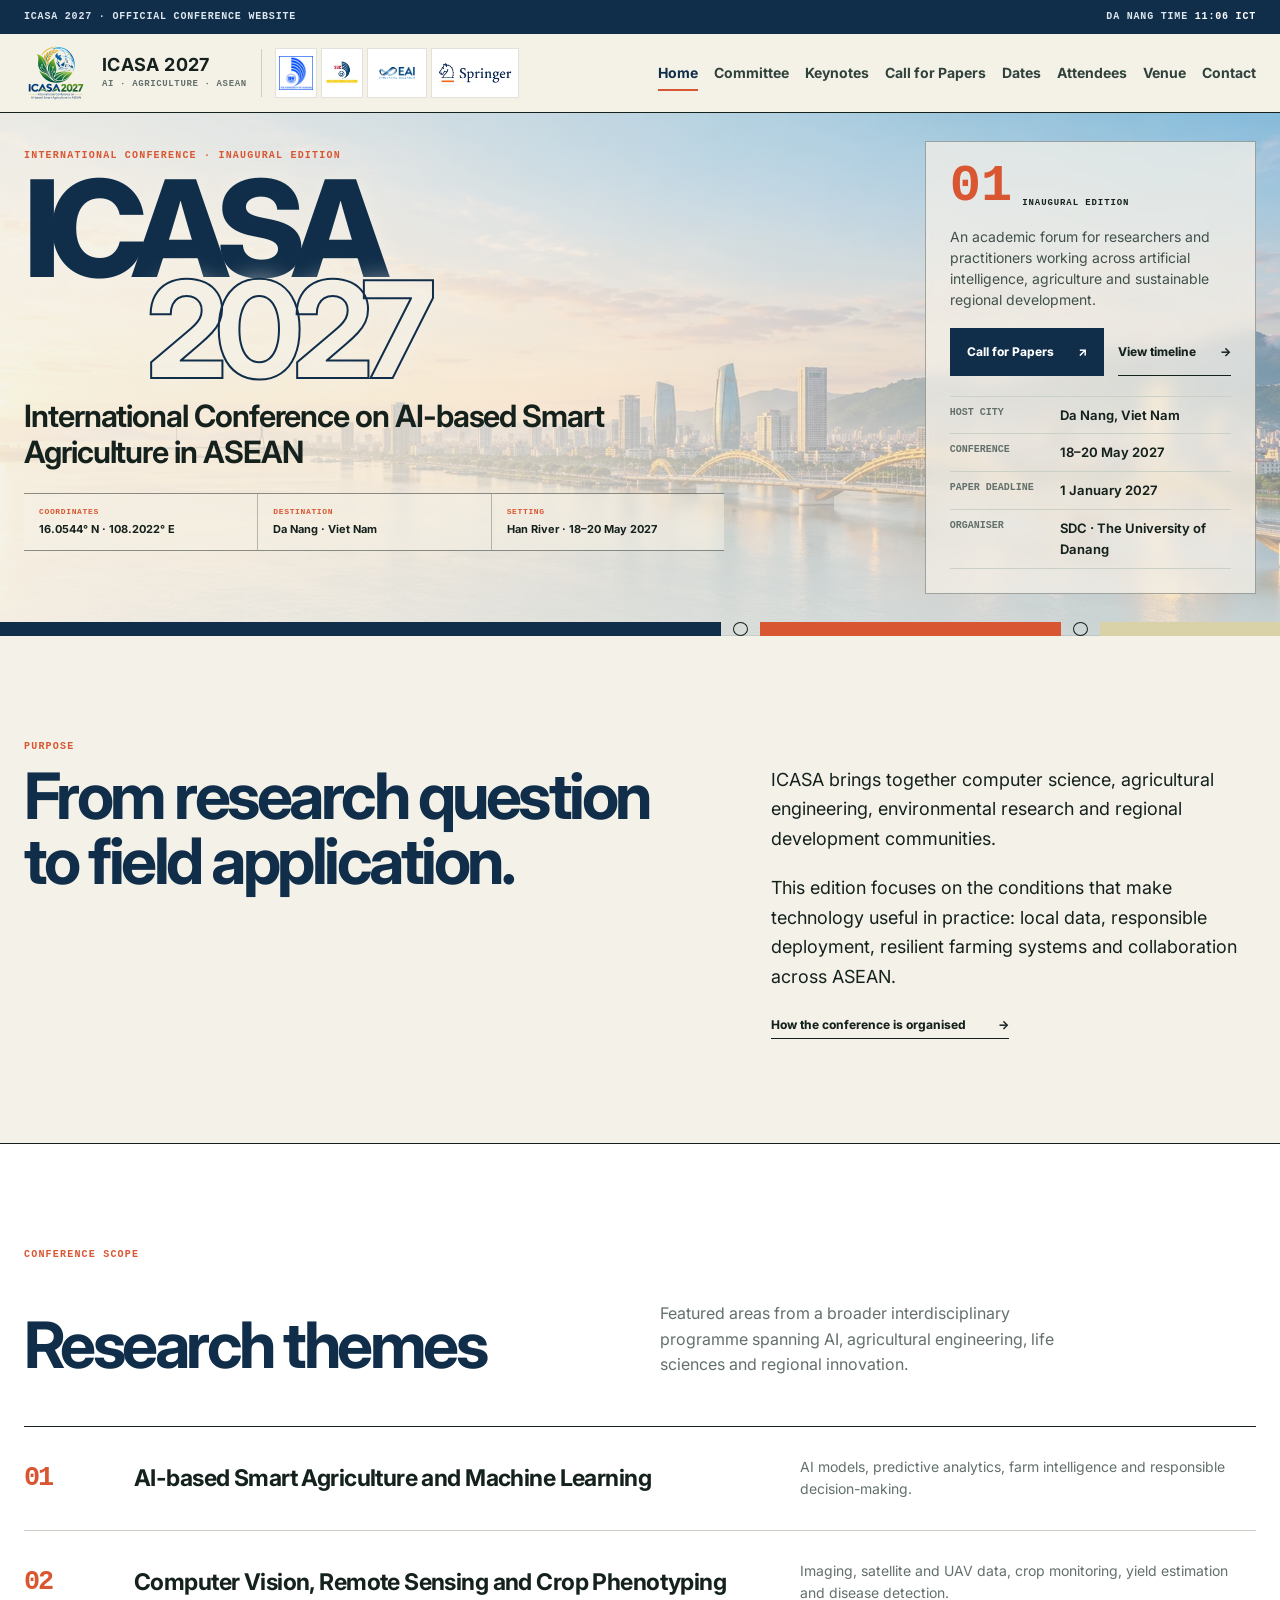
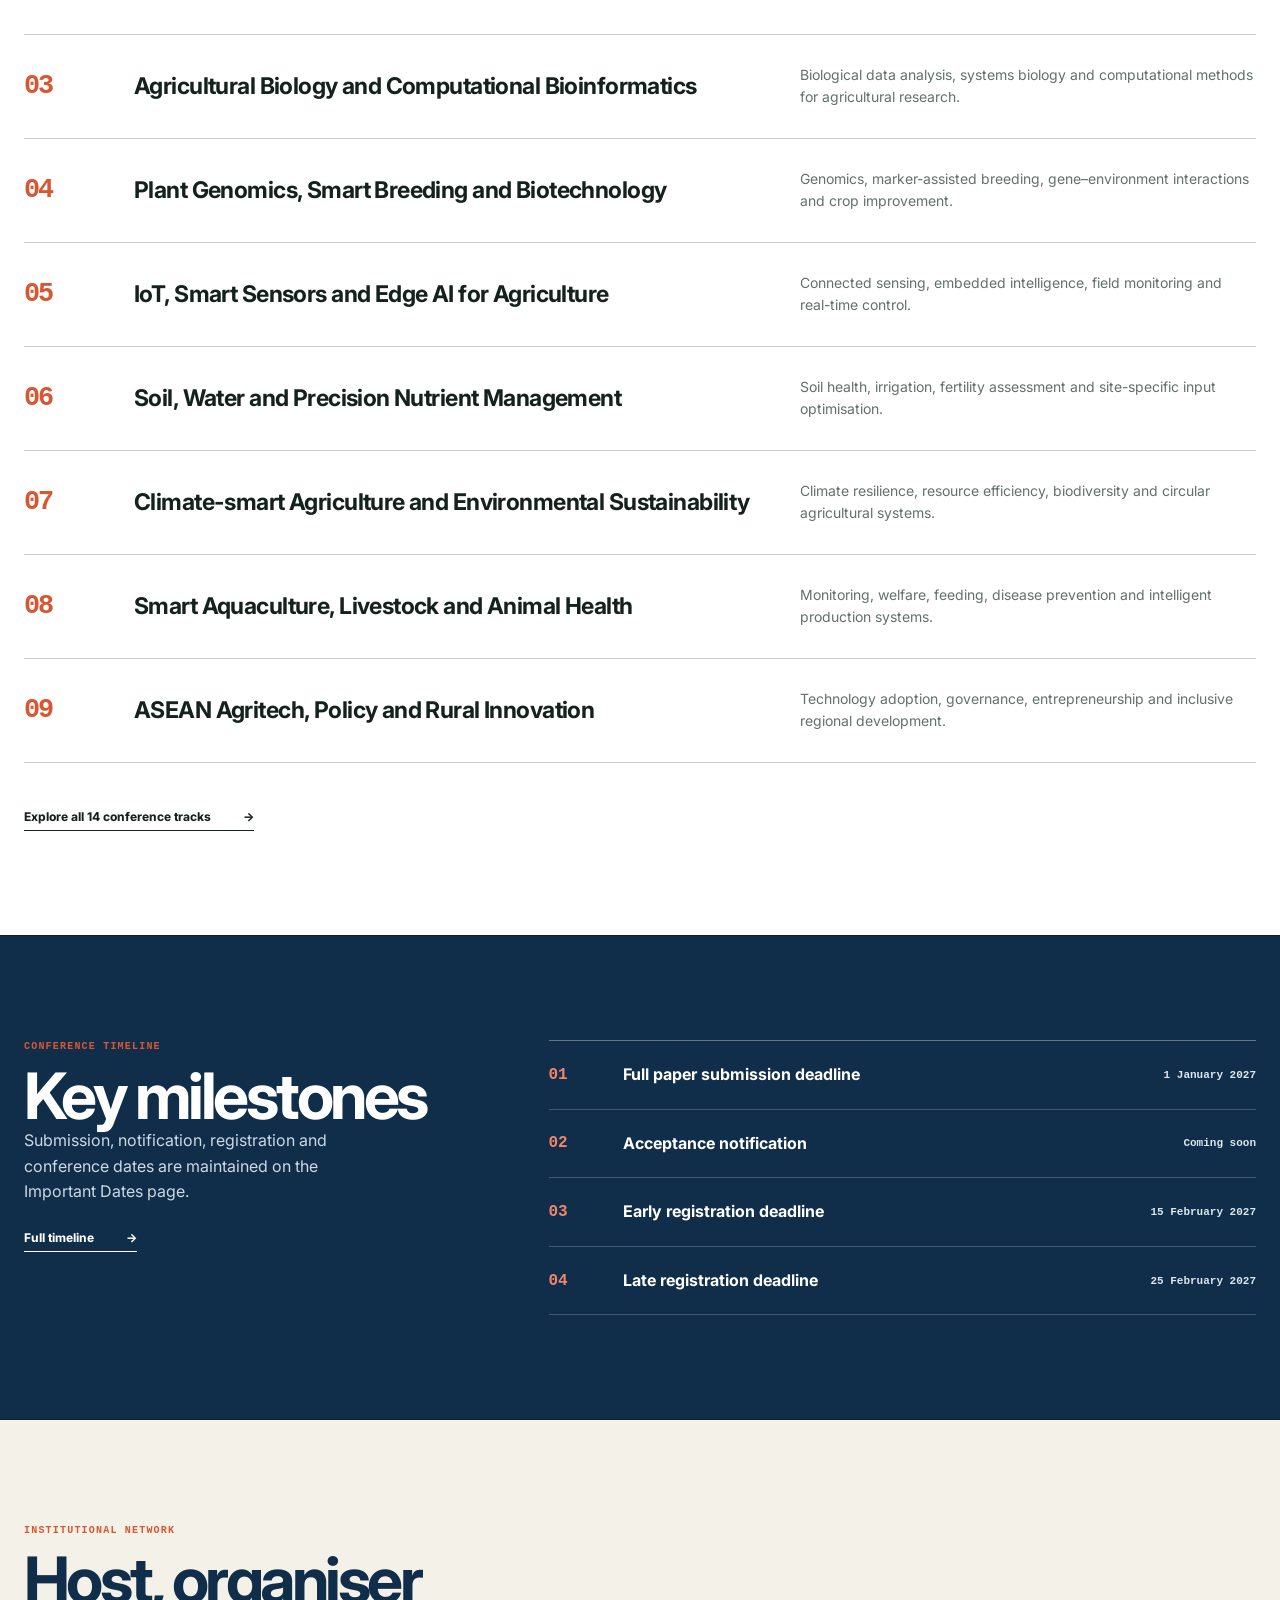
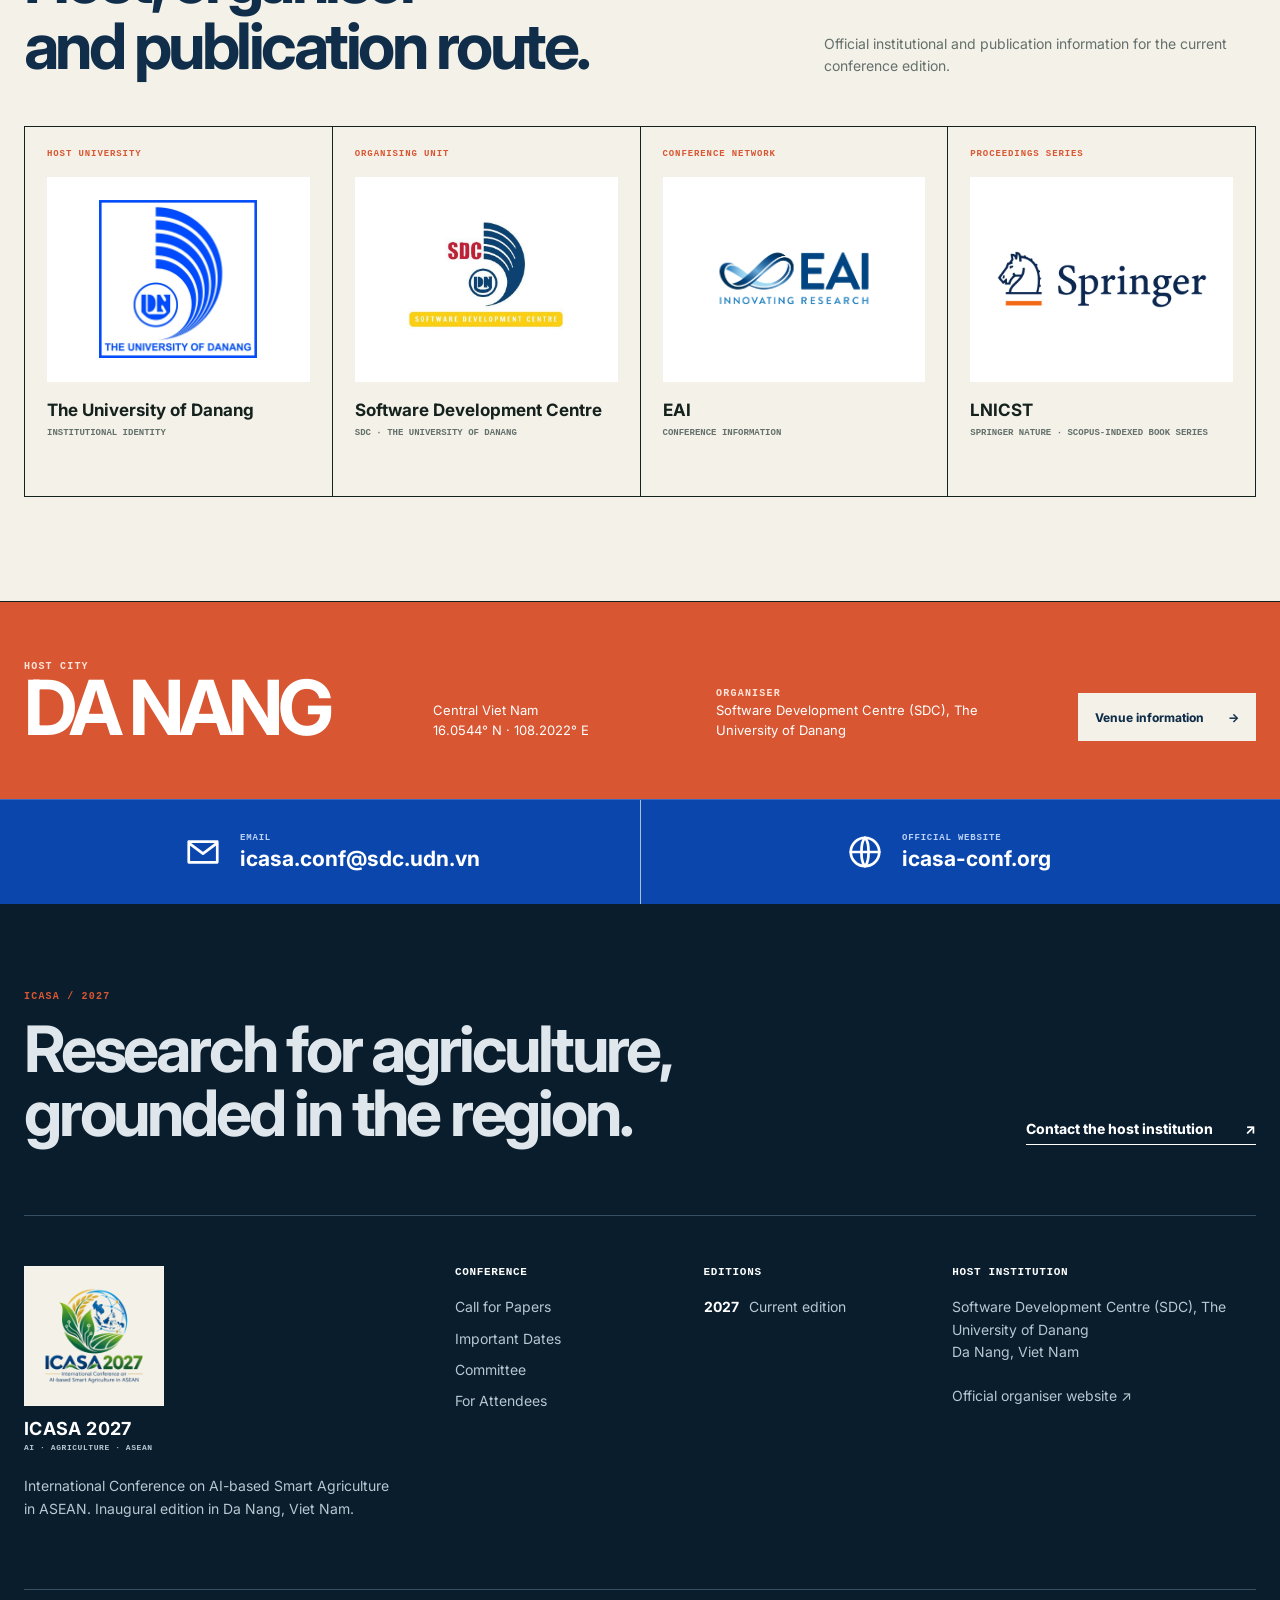
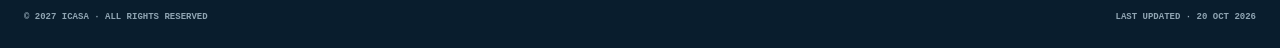
==== index.html @ 4a424dc2 "first commit" ====
<!doctype html>
<html lang="en"><head>
<meta charset="utf-8"><meta name="viewport" content="width=device-width,initial-scale=1">
<meta name="theme-color" content="#102e4a">
<meta name="description" content="ICASA 2027 — International Conference on AI-based Smart Agriculture in ASEAN. Hosted by Software Development Centre (SDC), The University of Danang.">
<title>The 1st International Conference | ICASA 2027</title>
<meta property="og:type" content="website">
<meta property="og:site_name" content="ICASA 2027">
<meta property="og:locale" content="en_US">
<meta property="og:title" content="The 1st International Conference | ICASA 2027">
<meta property="og:description" content="ICASA 2027 — International Conference on AI-based Smart Agriculture in ASEAN. Hosted by Software Development Centre (SDC), The University of Danang.">
<meta property="og:url" content="https://icasa-conf.org/index.html">
<meta property="og:image" content="https://icasa-conf.org/assets/danang-hero-2027.webp">
<meta property="og:image:width" content="2170">
<meta property="og:image:height" content="725">
<meta property="og:image:alt" content="Da Nang, host city of ICASA 2027">
<meta name="twitter:card" content="summary_large_image">
<meta name="twitter:title" content="The 1st International Conference | ICASA 2027">
<meta name="twitter:description" content="ICASA 2027 — International Conference on AI-based Smart Agriculture in ASEAN. Hosted by Software Development Centre (SDC), The University of Danang.">
<meta name="twitter:image" content="https://icasa-conf.org/assets/danang-hero-2027.webp">
<link rel="icon" type="image/png" sizes="192x192" href="assets/favicon-icasa.png?v=2027-9">
<link rel="apple-touch-icon" href="assets/favicon-icasa.png?v=2027-9">
<link rel="preconnect" href="https://fonts.googleapis.com">
<link rel="preconnect" href="https://fonts.gstatic.com" crossorigin>
<link href="https://fonts.googleapis.com/css2?family=Inter:wght@400;500;600;700;800&amp;display=swap" rel="stylesheet">
<script>document.documentElement.classList.add('js','is-loading');window.__ICASA_LOAD_START=performance.now();setTimeout(function(){document.documentElement.classList.remove('is-loading')},1000);</script>
<link rel="stylesheet" href="assets/style.css?v=2027-22">
<link rel="stylesheet" href="assets/enhancements.css?v=2027-22">
<style>
.hero{background-image:linear-gradient(90deg,rgb(244 241 232 / .82) 0%,rgb(244 241 232 / .68) 42%,rgb(244 241 232 / .38) 100%),linear-gradient(0deg,rgb(244 241 232 / .66) 0%,transparent 48%),url("assets/danang-hero-2027.webp")}
@media(max-width:580px){.hero{background-image:linear-gradient(90deg,rgb(244 241 232 / .92),rgb(244 241 232 / .67)),linear-gradient(0deg,rgb(244 241 232 / .82),transparent 48%),url("assets/danang-hero-2027.webp")}}
</style>
<script src="assets/site-data.js?v=2027-22" defer></script><script src="assets/main.js?v=2027-22" defer></script>
</head><body data-page="index.html">
<div class="site-loader" role="status" aria-label="Loading ICASA 2027"><div class="loader-emblem" aria-hidden="true"><span class="loader-orbit"></span><span class="loader-logo"><img src="assets/icasa-2027-logo.webp" alt="" width="512" height="512"></span></div><div class="loader-copy"><strong>ICASA 2027</strong><span>AI · Agriculture · ASEAN</span></div><span class="loader-progress" aria-hidden="true"><i></i></span></div>
<a class="skip-link" href="#main-content">Skip to main content</a>
<div class="reading-progress" aria-hidden="true"><span></span></div>
<div class="utility"><div class="container utility-inner"><span>ICASA 2027 · Official conference website</span><span>Da Nang time <strong data-live-time>ICT</strong></span></div></div>
<header class="site-header" data-header><div class="container nav-container"><a class="brand" href="index.html" aria-label="ICASA 2027 home">
      <span class="conference-logo" aria-hidden="true"><img src="assets/icasa-2027-logo.webp" alt="" width="512" height="512"></span>
      <span class="brand-copy"><strong>ICASA 2027</strong><small>AI · Agriculture · ASEAN</small></span>
      <span class="brand-partners" aria-hidden="true"><img src="assets/udn-logo.webp" alt="" width="640" height="640"><img src="assets/sdc-logo.jpg" alt="" width="500" height="500"><img src="assets/eai-logo.png" alt="" width="1920" height="1080"><img src="assets/springer-logo.webp" alt="" width="2400" height="663"></span>
    </a>
<button class="nav-toggle" aria-expanded="false" aria-label="Open navigation" aria-controls="primary-nav" data-menu-toggle><span class="hamburger" aria-hidden="true"><i></i><i></i><i></i></span></button>
<nav class="site-nav" id="primary-nav" aria-label="Main navigation" data-site-nav><a href="index.html" class="active" aria-current="page">Home</a><a href="committee.html" class="" >Committee</a><a href="keynote-speakers.html" class="" >Keynotes</a><a href="call-for-papers.html" class="" >Call for Papers</a><a href="important-dates.html" class="" >Dates</a><a href="registration.html" class="" >Attendees</a><a href="venue.html" class="" >Venue</a><a href="contact.html" class="" >Contact</a></nav></div></header>
<main id="main-content">
<section class="hero"><div class="container hero-grid">
  <div class="hero-main" data-reveal><span class="section-label">International conference · Inaugural edition</span><h1><span>ICASA</span><strong>2027</strong></h1><p class="conference-name">International Conference on AI-based Smart Agriculture in ASEAN</p><div class="hero-location" aria-label="Conference location"><span><small>Coordinates</small><strong>16.0544° N · 108.2022° E</strong></span><span><small>Destination</small><strong>Da Nang · Viet Nam</strong></span><span><small>Setting</small><strong>Han River · 18–20 May 2027</strong></span></div></div>
  <div class="hero-side" data-reveal><div class="edition-code" aria-hidden="true"><span>01</span><small>Inaugural edition</small></div><p>An academic forum for researchers and practitioners working across artificial intelligence, agriculture and sustainable regional development.</p><div class="actions"><a class="btn primary" href="call-for-papers.html">Call for Papers <span>↗</span></a><a class="btn text" href="important-dates.html">View timeline <span>→</span></a></div><dl class="event-facts"><div><dt>Host city</dt><dd>Da Nang, Viet Nam</dd></div><div><dt>Conference</dt><dd>18–20 May 2027</dd></div><div><dt>Paper deadline</dt><dd>1 January 2027</dd></div><div><dt>Organiser</dt><dd>SDC · The University of Danang</dd></div></dl></div>
</div><div class="hero-rule" aria-hidden="true"><span></span><i></i><span></span><i></i><span></span></div></section>
<section class="section" data-reveal><div class="container editorial-grid"><div><span class="section-label">Purpose</span><h2>From research question<br>to field application.</h2></div><div class="prose-large"><p>ICASA brings together computer science, agricultural engineering, environmental research and regional development communities.</p><p>This edition focuses on the conditions that make technology useful in practice: local data, responsible deployment, resilient farming systems and collaboration across ASEAN.</p><a class="text-link" href="committee.html">How the conference is organised <span>→</span></a></div></div></section>
<section class="section themes"><div class="container"><div class="section-heading" data-reveal><span class="section-label">Conference scope</span><h2>Research themes</h2><p>Featured areas from a broader interdisciplinary programme spanning AI, agricultural engineering, life sciences and regional innovation.</p></div><ol class="theme-list"><li data-reveal><span>01</span><h3>AI-based Smart Agriculture and Machine Learning</h3><p>AI models, predictive analytics, farm intelligence and responsible decision-making.</p></li><li data-reveal><span>02</span><h3>Computer Vision, Remote Sensing and Crop Phenotyping</h3><p>Imaging, satellite and UAV data, crop monitoring, yield estimation and disease detection.</p></li><li data-reveal><span>03</span><h3>Agricultural Biology and Computational Bioinformatics</h3><p>Biological data analysis, systems biology and computational methods for agricultural research.</p></li><li data-reveal><span>04</span><h3>Plant Genomics, Smart Breeding and Biotechnology</h3><p>Genomics, marker-assisted breeding, gene–environment interactions and crop improvement.</p></li><li data-reveal><span>05</span><h3>IoT, Smart Sensors and Edge AI for Agriculture</h3><p>Connected sensing, embedded intelligence, field monitoring and real-time control.</p></li><li data-reveal><span>06</span><h3>Soil, Water and Precision Nutrient Management</h3><p>Soil health, irrigation, fertility assessment and site-specific input optimisation.</p></li><li data-reveal><span>07</span><h3>Climate-smart Agriculture and Environmental Sustainability</h3><p>Climate resilience, resource efficiency, biodiversity and circular agricultural systems.</p></li><li data-reveal><span>08</span><h3>Smart Aquaculture, Livestock and Animal Health</h3><p>Monitoring, welfare, feeding, disease prevention and intelligent production systems.</p></li><li data-reveal><span>09</span><h3>ASEAN Agritech, Policy and Rural Innovation</h3><p>Technology adoption, governance, entrepreneurship and inclusive regional development.</p></li></ol><a class="text-link" href="call-for-papers.html">Explore all 14 conference tracks <span>→</span></a></div></section>
<section class="section deadlines"><div class="container deadline-grid"><div data-reveal><span class="section-label">Conference timeline</span><h2>Key milestones</h2><p>Submission, notification, registration and conference dates are maintained on the Important Dates page.</p><a class="text-link light" href="important-dates.html">Full timeline <span>→</span></a></div><div class="deadline-list" data-deadlines data-limit="4"><noscript>Enable JavaScript to view the conference timeline.</noscript></div></div></section>

<section class="identity-section" id="institutional-network"><div class="container"><div class="identity-heading" data-reveal><div><span class="section-label">Institutional network</span><h2>Host, organiser<br>and publication route.</h2></div><p>Official institutional and publication information for the current conference edition.</p></div><div class="identity-grid">
  <a class="identity-card" href="https://www.udn.vn/" target="_blank" rel="noopener noreferrer" data-reveal><span class="identity-kicker">Host university</span><span class="identity-logo udn"><img src="assets/udn-logo.webp" alt="The University of Danang logo" width="640" height="640"></span><strong>The University of Danang</strong><small>Institutional identity</small></a>
  <a class="identity-card" href="https://sdc.udn.vn/" target="_blank" rel="noopener noreferrer" data-reveal><span class="identity-kicker">Organising unit</span><span class="identity-logo sdc"><img src="assets/sdc-logo.jpg" alt="Software Development Centre logo" width="500" height="500"></span><strong>Software Development Centre</strong><small>SDC · The University of Danang</small></a>
  <a class="identity-card" href="https://eai.eu/" target="_blank" rel="noopener noreferrer" data-reveal><span class="identity-kicker">Conference network</span><span class="identity-logo eai"><img src="assets/eai-logo.png" alt="European Alliance for Innovation logo" width="1920" height="1080"></span><strong>EAI</strong><small>Conference information</small></a>
  <a class="identity-card" href="https://link.springer.com/series/8197" target="_blank" rel="noopener noreferrer" data-reveal><span class="identity-kicker">Proceedings series</span><span class="identity-logo springer"><img src="assets/springer-logo.webp" alt="Springer Nature logo" width="2400" height="663"></span><strong>LNICST</strong><small>Springer Nature · Scopus-indexed book series</small></a>
</div></div></section>
<section class="sponsors-section" data-sponsors-section hidden><div class="container"><div class="sponsors-heading"><div><span class="section-label">Conference support</span><h2>Sponsors</h2></div><p>Confirmed sponsors and supporters will appear here after agreement and logo-use approval.</p></div><div class="sponsor-rail" data-sponsors></div></div></section>
<section class="host-band"><div class="container host-grid" data-reveal><div><span class="section-label">Host city</span><strong>DA NANG</strong></div><p>Central Viet Nam<br>16.0544° N · 108.2022° E</p><div><span class="section-label">Organiser</span><p>Software Development Centre (SDC), The University of Danang</p></div><a class="btn inverse" href="venue.html">Venue information <span>→</span></a></div></section></main>
<section class="contact-strip" aria-label="Official conference contact channels"><div class="container contact-strip-grid">
      <a href="mailto:icasa.conf@sdc.udn.vn"><svg viewBox="0 0 24 24" aria-hidden="true"><path d="M3 5.5h18v13H3zM4 7l8 6 8-6"/></svg><span><small>Email</small><strong>icasa.conf@sdc.udn.vn</strong></span></a>
      <a href="https://icasa-conf.org" target="_blank" rel="noopener noreferrer"><svg viewBox="0 0 24 24" aria-hidden="true"><circle cx="12" cy="12" r="9"/><path d="M3 12h18M12 3c3 3 3 15 0 18M12 3c-3 3-3 15 0 18"/></svg><span><small>Official website</small><strong>icasa-conf.org</strong></span></a>
    </div></section>
<footer class="footer"><div class="container"><div class="footer-lead"><div><span class="section-label">ICASA / 2027</span><h2>Research for agriculture,<br>grounded in the region.</h2></div><a class="text-link light" href="contact.html">Contact the host institution <span>↗</span></a></div><div class="footer-grid"><div><a class="brand" href="index.html" aria-label="ICASA 2027 home">
      <span class="conference-logo" aria-hidden="true"><img src="assets/icasa-2027-logo.webp" alt="" width="512" height="512"></span>
      <span class="brand-copy"><strong>ICASA 2027</strong><small>AI · Agriculture · ASEAN</small></span>
      <span class="brand-partners" aria-hidden="true"><img src="assets/udn-logo.webp" alt="" width="640" height="640"><img src="assets/sdc-logo.jpg" alt="" width="500" height="500"><img src="assets/eai-logo.png" alt="" width="1920" height="1080"><img src="assets/springer-logo.webp" alt="" width="2400" height="663"></span>
    </a><p>International Conference on AI-based Smart Agriculture in ASEAN. Inaugural edition in Da Nang, Viet Nam.</p></div><div><h3>Conference</h3><div class="footer-links"><a href="call-for-papers.html">Call for Papers</a><a href="important-dates.html">Important Dates</a><a href="committee.html">Committee</a><a href="registration.html">For Attendees</a></div></div><div><h3>Editions</h3><div class="footer-links edition-links"><span><strong>2027</strong> Current edition</span></div></div><div><h3>Host institution</h3><p>Software Development Centre (SDC), The University of Danang<br>Da Nang, Viet Nam</p><a href="https://sdc.udn.vn/" target="_blank" rel="noopener noreferrer">Official organiser website ↗</a></div></div><div class="copyright"><span>© 2027 ICASA · All rights reserved</span><span>Last updated · 20 Oct 2026</span></div></div></footer>
<button class="to-top" type="button" aria-label="Back to top" data-to-top>↑</button>
</body></html>
---- assets/style.css ----
:root{
  --ink:#14211d;--navy:#102e4a;--blue:#164d7a;--orange:#d95632;--rice:#d9d2a8;
  --paper:#f4f1e8;--white:#fff;--muted:#63706b;--line:#cbd0c7;
  --sans:"Inter","Segoe UI Variable","Segoe UI",Arial,sans-serif;--mono:"Cascadia Mono","SFMono-Regular",Consolas,monospace;
}
*{box-sizing:border-box}html{scroll-behavior:smooth}body{margin:0;background:var(--paper);color:var(--ink);font-family:var(--sans);font-size:16px;line-height:1.6}body.menu-open{overflow:hidden}
a{color:inherit;text-decoration:none}button{font:inherit}img{max-width:100%;display:block}p{margin:0 0 1.2rem}.container{width:min(1180px,calc(100% - 56px));margin-inline:auto}
.skip-link{position:fixed;left:16px;top:-80px;z-index:100;background:var(--white);color:var(--navy);border:2px solid var(--navy);padding:10px 15px}.skip-link:focus{top:16px}
.reading-progress{position:fixed;inset:0 0 auto;height:3px;z-index:90;pointer-events:none}.reading-progress span{display:block;width:0;height:100%;background:var(--orange)}
.utility{background:var(--navy);color:#dce7ee;font:600 10px/1 var(--mono);letter-spacing:.08em;text-transform:uppercase}.utility-inner{height:34px;display:flex;align-items:center;justify-content:space-between}.utility strong{color:#fff}
.site-header{position:sticky;top:0;z-index:50;background:rgba(244,241,232,.96);border-bottom:1px solid var(--ink);transition:box-shadow .2s}.site-header.scrolled{box-shadow:0 8px 30px rgb(20 33 29 / .08)}
.nav-container{height:116px;display:flex;align-items:center;justify-content:space-between;gap:20px}.brand{display:inline-flex;min-width:0;align-items:center;gap:14px;flex:none}.conference-logo{display:grid;width:78px;height:78px;place-items:center;flex:none}.conference-logo img{display:block;width:100%;height:100%;object-fit:contain}.brand-copy strong,.brand-copy small{display:block;white-space:nowrap}.brand-copy strong{font-size:18px;letter-spacing:.02em}.brand-copy small{margin-top:4px;color:var(--muted);font:600 8px/1.2 var(--mono);letter-spacing:.07em;text-transform:uppercase}
.site-nav{display:flex;align-items:center;gap:22px}.site-nav a{position:relative;color:#30423b;font-size:12px;font-weight:650;white-space:nowrap}.site-nav a:after{content:"";position:absolute;left:0;right:100%;bottom:-7px;height:2px;background:var(--orange);transition:right .2s}.site-nav a:hover:after,.site-nav a.active:after{right:0}.site-nav a.active{color:var(--navy)}.nav-toggle{display:none;width:44px;height:44px;padding:9px;border:1px solid var(--ink);background:transparent;place-items:center;cursor:pointer}.hamburger{position:relative;display:block;width:24px;height:18px}.hamburger i{position:absolute;left:0;display:block;width:100%;height:2px;background:var(--ink);transform-origin:center;transition:top .2s ease,transform .2s ease,opacity .15s ease}.hamburger i:nth-child(1){top:1px}.hamburger i:nth-child(2){top:8px}.hamburger i:nth-child(3){top:15px}.nav-toggle[aria-expanded="true"] .hamburger i:nth-child(1){top:8px;transform:rotate(45deg)}.nav-toggle[aria-expanded="true"] .hamburger i:nth-child(2){opacity:0}.nav-toggle[aria-expanded="true"] .hamburger i:nth-child(3){top:8px;transform:rotate(-45deg)}
.section-label{display:block;color:var(--orange);font:700 10px/1.3 var(--mono);letter-spacing:.12em;text-transform:uppercase}.hero{position:relative;padding:88px 0 0;background-color:var(--paper);background-image:linear-gradient(90deg,rgb(244 241 232 / .97) 0%,rgb(244 241 232 / .91) 42%,rgb(244 241 232 / .72) 100%),linear-gradient(0deg,rgb(244 241 232 / .88) 0%,transparent 48%),url("danang-hero-2027.webp");background-size:cover;background-position:center;background-repeat:no-repeat;overflow:hidden}.hero-grid{position:relative;display:grid;grid-template-columns:minmax(0,1.42fr) minmax(320px,.58fr);gap:90px;align-items:end}.hero-main h1{margin:22px 0 24px;font-size:clamp(82px,12.5vw,170px);font-weight:800;line-height:.75;letter-spacing:-.085em;color:var(--navy);text-shadow:0 2px 24px rgb(244 241 232 / .75)}.hero-main h1 span,.hero-main h1 strong{display:block}.hero-main h1 strong{margin-left:15%;color:rgb(244 241 232 / .42);-webkit-text-stroke:2px var(--navy);font-weight:750}.conference-name{max-width:700px;margin:0;font-size:clamp(21px,2.4vw,34px);font-weight:650;line-height:1.2;letter-spacing:-.035em}.hero-side{border:1px solid rgb(20 33 29 / .35);padding:34px;background:rgb(244 241 232 / .74);backdrop-filter:blur(8px)}.hero-side>p{font-size:15px;color:#40514b}.edition-code{display:flex;align-items:end;gap:10px;margin-bottom:28px}.edition-code span{font:700 64px/.8 var(--mono);color:var(--orange)}.edition-code small{text-transform:uppercase;font:700 9px/1 var(--mono);letter-spacing:.1em}.event-facts{margin:28px 0 32px;border-top:1px solid var(--line)}.event-facts div{display:grid;grid-template-columns:94px 1fr;gap:16px;padding:12px 0;border-bottom:1px solid var(--line)}.event-facts dt{color:var(--muted);font:600 10px/1.5 var(--mono);text-transform:uppercase}.event-facts dd{margin:0;font-size:13px;font-weight:650}.actions{display:flex;align-items:center;gap:22px;flex-wrap:wrap}.btn{display:inline-flex;align-items:center;justify-content:space-between;gap:24px;min-height:48px;padding:11px 16px;border:1px solid var(--ink);font-size:12px;font-weight:750;transition:background .2s,color .2s,transform .2s}.btn:hover{transform:translateY(-2px)}.btn.primary{background:var(--navy);border-color:var(--navy);color:white}.btn.primary:hover{background:var(--blue)}.btn.text{border:0;border-bottom:1px solid var(--ink);padding-inline:0}.btn.inverse{background:var(--paper);color:var(--navy);border-color:var(--paper)}.hero-rule{position:relative;display:grid;grid-template-columns:2.4fr 15px 1fr 15px .6fr;gap:12px;align-items:center;margin-top:74px}.hero-rule span{height:14px;background:var(--navy)}.hero-rule span:nth-of-type(2){background:var(--orange)}.hero-rule span:nth-of-type(3){background:var(--rice)}.hero-rule i{height:14px;border:1px solid var(--ink);border-radius:50%}
.bulletin{background:#fff;border-bottom:1px solid var(--ink)}.bulletin-grid{display:grid;grid-template-columns:1fr 2fr;min-height:220px}.bulletin-grid>div{padding:42px 0}.bulletin-grid>div+div{border-left:1px solid var(--ink);padding-left:48px}.bulletin h2{font-size:22px;margin:8px 0}.bulletin-stage{display:flex;flex-direction:column;justify-content:space-between}.bulletin-item{max-width:750px;min-height:82px}.bulletin-item time{display:block;color:var(--muted);font:600 10px/1 var(--mono);margin-bottom:10px}.bulletin-item h3{margin:0;font-size:clamp(20px,2.5vw,34px);line-height:1.17;letter-spacing:-.03em}.bulletin-controls{display:flex;align-items:center;gap:12px}.bulletin-controls button{border:1px solid var(--line);background:transparent;min-width:33px;height:33px;cursor:pointer;font:650 10px var(--mono);text-transform:uppercase}.bulletin-controls button:last-child{padding:0 13px}.bulletin-controls button:hover{background:var(--navy);color:#fff}.bulletin-controls span{font:600 10px var(--mono);color:var(--muted)}
.section{padding:104px 0;border-bottom:1px solid var(--ink)}.section h2,.section-heading h2,.dates-page h2{margin:10px 0 0;color:var(--navy);font-size:clamp(37px,5vw,67px);line-height:1.02;letter-spacing:-.055em}.editorial-grid{display:grid;grid-template-columns:1.15fr .85fr;gap:90px}.prose-large{padding-top:25px}.prose-large p{font-size:18px;line-height:1.65}.text-link{display:inline-flex;align-items:center;gap:32px;padding-bottom:4px;border-bottom:1px solid currentColor;font-size:12px;font-weight:750}.text-link span{transition:transform .2s}.text-link:hover span{transform:translateX(5px)}.text-link.light{color:white}.themes{background:#fff}.section-heading{display:grid;grid-template-columns:1fr 1fr;gap:40px;align-items:end;margin-bottom:48px}.section-heading .section-label{grid-column:1/-1}.section-heading p{max-width:440px;color:var(--muted);margin:0}.section-heading.split{grid-template-columns:1fr auto}.theme-list{list-style:none;margin:0 0 40px;padding:0;border-top:1px solid var(--ink)}.theme-list li{display:grid;grid-template-columns:70px 1.4fr 1fr;gap:26px;align-items:baseline;padding:25px 0;border-bottom:1px solid var(--line)}.theme-list li>span{font:700 12px var(--mono);color:var(--orange)}.theme-list h3{font-size:23px;margin:0;letter-spacing:-.025em}.theme-list p{margin:0;color:var(--muted);font-size:14px}.deadlines{background:var(--navy);color:#fff}.deadlines h2{color:#fff}.deadline-grid{display:grid;grid-template-columns:.75fr 1.25fr;gap:100px}.deadline-grid>div:first-child>p{color:#cbd9e3;max-width:340px}.deadline-list{border-top:1px solid rgb(255 255 255 / .35)}.deadline-row{display:grid;grid-template-columns:54px 1fr auto;gap:20px;align-items:center;padding:21px 0;border-bottom:1px solid rgb(255 255 255 / .2)}.deadline-row>span{font:700 16px var(--mono);color:#ef866b}.deadline-row h3{font-size:16px;margin:0}.deadline-row time{font:600 11px var(--mono);color:#dbe6ed}.deadline-list.full{color:var(--ink);border-color:var(--ink)}.deadline-list.full .deadline-row{padding:25px 0;border-color:var(--line)}.deadline-list.full .deadline-row time{color:var(--muted)}.host-band{padding:58px 0;background:var(--orange);color:#fff}.host-grid{display:grid;grid-template-columns:1.15fr .75fr 1fr auto;gap:45px;align-items:end}.host-grid .section-label{color:#ffe4da}.host-grid strong{display:block;font-size:clamp(44px,6vw,76px);line-height:.9;letter-spacing:-.065em}.host-grid p{margin:0;font-size:13px}
.page-head{padding:67px 0 78px;border-bottom:1px solid var(--ink)}.breadcrumb{display:flex;gap:8px;color:var(--muted);font:600 10px var(--mono);text-transform:uppercase}.breadcrumb a{color:var(--orange)}.page-title-grid{margin-top:72px}.page-index{font:700 11px var(--mono);color:var(--orange)}.page-head h1{margin:0;font-size:clamp(46px,6vw,80px);line-height:.9;letter-spacing:-.055em;color:var(--navy)}.page-head .intro{max-width:690px;margin:28px 0 0;font-size:17px;color:#42534d}.content{padding:88px 0 120px;min-height:500px}.inner-grid{display:grid;grid-template-columns:minmax(0,1fr) 300px;gap:100px;align-items:start}.prose{max-width:760px}.prose h2,.empty-state h2{font-size:clamp(36px,5vw,62px);line-height:1.03;letter-spacing:-.05em;color:var(--navy);margin:12px 0 30px}.prose h3{margin:45px 0 15px;font-size:22px}.prose p,.prose li{color:#465650}.aside-card{position:sticky;top:126px;border-top:5px solid var(--orange);padding:24px 0}.aside-card h3{font-size:25px;margin:12px 0}.aside-card p{color:var(--muted);font-size:13px}.aside-links{display:flex;flex-direction:column;gap:7px;font-size:12px;font-weight:700}.callout{margin:35px 0;padding:22px;border-left:4px solid var(--orange);background:#fff}.callout p{margin:0;font-size:14px}.numbered-topics{list-style:none;counter-reset:topics;margin:20px 0;padding:0;border-top:1px solid var(--ink)}.numbered-topics li{counter-increment:topics;position:relative;padding:14px 10px 14px 50px;border-bottom:1px solid var(--line);font-weight:650}.numbered-topics li:before{content:counter(topics,decimal-leading-zero);position:absolute;left:0;color:var(--orange);font:700 11px var(--mono)}.status{border:1px solid var(--orange);padding:7px 10px;color:var(--orange);font:700 9px var(--mono);text-transform:uppercase}.filters{display:flex;gap:8px;flex-wrap:wrap;margin:35px 0 25px}.filter{border:1px solid var(--ink);background:transparent;padding:9px 14px;cursor:pointer;font-size:11px;font-weight:700}.filter.active,.filter:hover{background:var(--navy);border-color:var(--navy);color:#fff}.committee-cards{display:grid;grid-template-columns:1fr 1fr;border-top:1px solid var(--ink);border-left:1px solid var(--ink)}.committee-card{min-height:190px;padding:28px;border-right:1px solid var(--ink);border-bottom:1px solid var(--ink)}.committee-card[hidden]{display:none}.committee-card .category{color:var(--orange);font:700 9px var(--mono);text-transform:uppercase}.committee-card h3{font-size:24px;letter-spacing:-.03em;margin:28px 0 8px}.committee-card p{font-size:13px;color:var(--muted);margin:0}.committee-card p strong{display:block;color:var(--ink)}.narrow{max-width:860px}.empty-state{position:relative;border-top:1px solid var(--ink);padding-top:35px}.empty-number{display:block;font-size:clamp(120px,20vw,260px);font-weight:800;color:transparent;-webkit-text-stroke:1px var(--line);line-height:.85}.empty-state p{max-width:520px}.dates-page{display:grid;grid-template-columns:.65fr 1.35fr;gap:100px}.dates-page>div:first-child p{color:var(--muted)}.coordinate-rule{display:flex;justify-content:space-between;margin:35px 0;padding:12px 0;border-block:1px solid var(--ink);font:700 12px var(--mono)}.contact-list{margin:35px 0;border-top:1px solid var(--ink)}.contact-list div{display:grid;grid-template-columns:160px 1fr;gap:30px;padding:18px 0;border-bottom:1px solid var(--line)}.contact-list dt{color:var(--muted);font:600 10px var(--mono);text-transform:uppercase}.contact-list dd{margin:0;font-weight:650}
.footer{background:#091d2d;color:#dfe7ec;padding:86px 0 26px}.footer-lead{display:flex;align-items:end;justify-content:space-between;padding-bottom:70px;border-bottom:1px solid #365065}.footer-lead h2{margin:14px 0 0;font-size:clamp(40px,5vw,67px);line-height:1;letter-spacing:-.05em}.footer-grid{display:grid;grid-template-columns:1.5fr .8fr 1fr;gap:80px;padding:50px 0}.footer .brand-logos{height:auto;padding:5px;background:#fff}.footer .brand-copy strong{color:#fff}.footer .brand-copy small,.footer p,.footer a{color:#b8c7d1}.footer p,.footer a{font-size:13px}.footer-grid>div:first-child p{max-width:390px;margin-top:22px}.footer h3{margin:0 0 18px;color:#fff;font:700 10px var(--mono);text-transform:uppercase}.footer-links{display:flex;flex-direction:column;gap:7px}.footer a:hover{color:#fff}.copyright{display:flex;justify-content:space-between;gap:20px;padding-top:22px;border-top:1px solid #365065;color:#8fa4b2;font:600 9px var(--mono);text-transform:uppercase}.to-top{position:fixed;right:18px;bottom:18px;z-index:30;width:42px;height:42px;border:0;background:var(--orange);color:#fff;cursor:pointer;opacity:0;transform:translateY(12px);pointer-events:none;transition:.2s}.to-top.visible{opacity:1;transform:none;pointer-events:auto}
.js [data-reveal]{opacity:0;transform:translateY(24px);transition:opacity .65s ease,transform .65s ease}.js [data-reveal].revealed{opacity:1;transform:none}a:focus-visible,button:focus-visible{outline:3px solid var(--orange);outline-offset:4px}
@media(max-width:1060px){.site-nav{gap:13px}.site-nav a{font-size:11px}.brand{gap:9px}.conference-logo{width:62px;height:62px}.brand-copy small{display:none}.hero-grid{gap:45px}.inner-grid{gap:50px}.host-grid{grid-template-columns:1fr 1fr}.host-grid .btn{justify-self:start}}
@media(max-width:860px){.nav-toggle{display:block}.site-nav{display:none;position:absolute;left:0;right:0;top:116px;background:var(--paper);border-bottom:1px solid var(--ink);padding:20px 28px 32px;flex-direction:column;align-items:stretch;gap:0}.site-nav.open{display:flex}.site-nav a{padding:12px 0;border-bottom:1px solid var(--line);font-size:16px}.site-nav a:after{display:none}.hero{background-position:62% center}.hero-grid,.editorial-grid,.deadline-grid,.inner-grid,.dates-page{grid-template-columns:1fr}.hero-grid{align-items:start}.hero-side{border:1px solid rgb(20 33 29 / .35);padding:28px;background:rgb(244 241 232 / .82)}.hero-main h1{font-size:clamp(78px,19vw,140px)}.bulletin-grid{grid-template-columns:1fr}.bulletin-grid>div+div{border-left:0;border-top:1px solid var(--ink);padding-left:0}.section-heading{grid-template-columns:1fr}.theme-list li{grid-template-columns:50px 1fr}.theme-list li p{grid-column:2}.deadline-grid{gap:50px}.aside-card{position:static}.page-title-grid{grid-template-columns:1fr;gap:18px}.page-index{display:none}.committee-cards{grid-template-columns:1fr}.footer-grid{grid-template-columns:1fr 1fr}.footer-grid>div:first-child{grid-column:1/-1}}
@media(max-width:580px){.container{width:min(100% - 34px,1180px)}.utility-inner{font-size:8px}.nav-container{height:88px}.site-nav{top:88px}.brand{gap:7px}.brand-logos{height:42px;gap:2px}.brand-logos img{width:34px;height:38px;padding:1px}.brand-logos img:nth-child(3){width:48px}.brand-logos img:nth-child(4){width:70px}.brand-copy strong{font-size:13px}.brand-copy small{display:none}.hero{padding-top:58px;background-image:linear-gradient(90deg,rgb(244 241 232 / .96),rgb(244 241 232 / .78)),linear-gradient(0deg,rgb(244 241 232 / .9),transparent 48%),url("danang-hero-2027.webp")}.hero-main h1{font-size:clamp(66px,21vw,112px);letter-spacing:-.08em}.hero-main h1 strong{margin-left:8%;-webkit-text-stroke-width:1.5px}.conference-name{font-size:21px}.hero-rule{margin-top:50px}.bulletin-grid>div{padding:34px 0}.section{padding:72px 0}.section h2,.section-heading h2,.dates-page h2{font-size:39px}.theme-list li{grid-template-columns:36px 1fr;gap:12px;padding:20px 0}.theme-list h3{font-size:19px}.deadline-row{grid-template-columns:34px 1fr}.deadline-row time{grid-column:2}.host-grid{grid-template-columns:1fr;gap:28px}.page-head{padding:45px 0 58px}.page-title-grid{margin-top:48px}.page-head h1{font-size:56px;line-height:.9}.content{padding:60px 0 80px}.prose h2,.empty-state h2{font-size:40px}.section-heading.split{display:block}.section-heading.split .status{display:inline-block;margin-top:20px}.committee-card{min-height:170px;padding:22px}.footer{padding-top:62px}.footer-lead{display:block;padding-bottom:50px}.footer-lead .text-link{margin-top:35px}.footer-grid{grid-template-columns:1fr;gap:34px}.footer-grid>div:first-child{grid-column:auto}.footer .brand{align-items:flex-start;flex-direction:column}.copyright{flex-direction:column}.contact-list div{grid-template-columns:1fr;gap:4px}.to-top{right:10px;bottom:10px}}
@media(prefers-reduced-motion:reduce){html{scroll-behavior:auto}.js [data-reveal]{opacity:1;transform:none;transition:none}.btn,.text-link span,.to-top{transition:none}}
.hero{background-image:linear-gradient(90deg,rgb(244 241 232 / .92) 0%,rgb(244 241 232 / .78) 42%,rgb(244 241 232 / .52) 100%),linear-gradient(0deg,rgb(244 241 232 / .78) 0%,transparent 48%),url("danang-hero-2027.webp")}
@media(max-width:580px){.hero{background-image:linear-gradient(90deg,rgb(244 241 232 / .96),rgb(244 241 232 / .78)),linear-gradient(0deg,rgb(244 241 232 / .9),transparent 48%),url("danang-hero-2027.webp")}}
.hero{padding-top:54px}.hero-grid{align-items:start}.hero-main{padding-top:16px}.hero-side .actions{margin-top:24px}.hero-side .event-facts{margin:26px 0 0}.hero-location{display:grid;grid-template-columns:repeat(3,minmax(0,1fr));max-width:700px;margin-top:34px;border-block:1px solid rgb(20 33 29 / .48);background:rgb(244 241 232 / .46);backdrop-filter:blur(5px)}.hero-location span{min-width:0;padding:13px 15px}.hero-location span+span{border-left:1px solid rgb(20 33 29 / .28)}.hero-location small,.hero-location strong{display:block}.hero-location small{margin-bottom:5px;color:var(--orange);font:700 8px/1.2 var(--mono);letter-spacing:.08em;text-transform:uppercase}.hero-location strong{font-size:11px;line-height:1.35}.hero-rule{margin-top:46px}
@media(min-width:1101px) and (max-height:900px){.hero{padding-top:28px}.hero-main{padding-top:8px}.hero-main h1{margin-block:16px 18px;font-size:clamp(76px,10.5vw,142px)}.hero-side{padding:24px}.edition-code{margin-bottom:18px}.edition-code span{font-size:52px}.hero-side>p{margin-bottom:0;font-size:14px;line-height:1.5}.hero-side .actions{margin-top:18px;gap:14px}.hero-side .event-facts{margin-top:20px}.event-facts div{padding:8px 0}.hero-location{margin-top:22px}.hero-rule{margin-top:28px}}
@media(max-width:860px){.hero{padding-top:42px}.hero-main{padding-top:0}.hero-location{max-width:none}.hero-rule{margin-top:38px}}
@media(max-width:580px){.hero{padding-top:34px}.hero-location{margin-top:26px}.hero-location span{padding:11px 8px}.hero-location strong{font-size:9px}.hero-location small{font-size:7px}}
.footer-grid>div:first-child{min-width:0}.footer .brand{display:flex;max-width:100%;align-items:flex-start;flex-direction:column;gap:14px}.footer .brand-logos{display:grid;grid-template-columns:.75fr .75fr 1fr 1.55fr;width:min(100%,330px);height:60px;padding:0;gap:4px;background:transparent}.footer .brand-logos img,.footer .brand-logos img:nth-child(3),.footer .brand-logos img:nth-child(4){width:100%;height:60px;padding:3px;object-fit:contain;background:#fff}.footer .brand-copy{max-width:100%}.footer .brand-copy strong{font-size:18px}.footer .brand-copy small{font-size:8px}
.footer .conference-logo{width:124px;height:124px}.footer .brand-copy{max-width:100%}.footer .brand-copy strong{font-size:18px}.footer .brand-copy small{font-size:8px}
@media(max-width:580px){.footer .brand-logos{width:100%;max-width:300px;height:54px}.footer .brand-logos img,.footer .brand-logos img:nth-child(3),.footer .brand-logos img:nth-child(4){height:54px}}
@media(max-width:580px){.conference-logo{width:58px;height:58px}.footer .conference-logo{width:108px;height:108px}}
@media(max-width:1100px){.nav-toggle{display:block}.site-nav{display:none;position:absolute;left:0;right:0;top:116px;background:var(--paper);border-bottom:1px solid var(--ink);padding:20px 28px 32px;flex-direction:column;align-items:stretch;gap:0}.site-nav.open{display:flex}.site-nav a{padding:12px 0;border-bottom:1px solid var(--line);font-size:16px}.site-nav a:after{display:none}}
@media(max-width:580px){.site-nav{top:88px;padding-inline:17px}}
.nav-container{width:min(1280px,calc(100% - 56px));height:78px}.conference-logo{width:64px;height:64px;overflow:visible}.conference-logo img{width:100%;height:100%;max-width:100%;transform:none;object-fit:contain}.brand-copy strong{font-size:18px;line-height:1.05}.brand-copy small{margin-top:4px;font-size:9px;line-height:1.25}
@media(max-width:1100px){.site-nav{top:78px}}
@media(max-width:580px){.nav-container{width:min(100% - 34px,1280px);height:70px}.site-nav{top:70px}.conference-logo{width:50px;height:50px}.brand-copy strong{font-size:14px}.brand-copy small{display:none}}
.container{width:min(1440px,calc(100% - 48px))}.nav-container{width:min(1440px,calc(100% - 48px))}.site-nav{gap:16px}.site-nav a{font-size:14px;font-weight:700}.brand-partners{display:flex;align-items:center;gap:6px;padding-left:14px;border-left:1px solid var(--line)}.brand-partners img{width:40px;height:48px;padding:3px;background:#fff;object-fit:contain;box-shadow:0 0 0 1px rgb(16 46 74 / .08)}.brand-partners img:nth-child(3){width:58px}.brand-partners img:nth-child(4){width:86px}.footer .brand-partners{display:none}
@media(max-width:1240px) and (min-width:1101px){.site-nav{gap:13px}.site-nav a{font-size:13px}.brand-copy small{display:none}.brand-partners{gap:4px;padding-left:9px}.brand-partners img{width:34px;height:40px}.brand-partners img:nth-child(3){width:48px}.brand-partners img:nth-child(4){width:68px}}
@media(max-width:760px){.brand-partners{display:none}}
@media(max-width:580px){.container,.nav-container{width:min(100% - 34px,1440px)}}
.identity-section{padding:104px 0;background:var(--paper);border-bottom:1px solid var(--ink)}.identity-heading{display:grid;grid-template-columns:1.25fr .75fr;gap:80px;align-items:end;margin-bottom:48px}.identity-heading h2{margin:10px 0 0;color:var(--navy);font-size:clamp(37px,5vw,67px);line-height:1.02;letter-spacing:-.055em}.identity-heading p{max-width:470px;margin:0;color:var(--muted);font-size:14px}.identity-grid{display:grid;grid-template-columns:repeat(4,minmax(0,1fr));border-top:1px solid var(--ink);border-left:1px solid var(--ink)}.identity-card{display:flex;min-width:0;min-height:370px;padding:22px;flex-direction:column;border-right:1px solid var(--ink);border-bottom:1px solid var(--ink);transition:background .2s,color .2s}.identity-card:hover{background:#fff}.identity-kicker{font:700 9px var(--mono);letter-spacing:.1em;text-transform:uppercase;color:var(--orange)}.identity-logo{display:grid;place-items:center;height:205px;margin:18px 0;background:#fff;overflow:hidden}.identity-logo img{display:block;width:min(88%,230px);height:150px;object-fit:contain}.identity-logo.udn img{width:158px;height:158px}.identity-logo.sdc img{width:min(96%,245px);height:168px}.identity-logo.eai img{width:min(90%,220px);height:135px}.identity-logo.springer img{width:min(92%,230px);height:100px}.identity-card strong{font-size:17px;line-height:1.25}.identity-card small{margin-top:6px;color:var(--muted);font:600 9px var(--mono);line-height:1.45;text-transform:uppercase}
@media(max-width:860px){.identity-heading{grid-template-columns:1fr;gap:24px}.identity-grid{grid-template-columns:1fr 1fr}}
@media(max-width:580px){.identity-section{padding:72px 0}.identity-heading h2{font-size:39px}.identity-grid{grid-template-columns:1fr}.identity-card{min-height:340px}.identity-logo{height:190px}}
.attendees-section{padding:0 0 110px}.attendee-tabs{position:sticky;top:88px;z-index:12;display:grid;grid-template-columns:repeat(6,minmax(0,1fr));border:1px solid var(--ink);background:var(--paper)}.attendee-tabs button{min-width:0;min-height:62px;padding:12px 9px;border:0;border-right:1px solid var(--ink);background:transparent;color:var(--ink);cursor:pointer;font:700 10px var(--mono);letter-spacing:.04em;text-transform:uppercase;overflow-wrap:anywhere}.attendee-tabs button:last-child{border-right:0}.attendee-tabs button:hover,.attendee-tabs button.active{background:var(--navy);color:#fff}.attendee-panels{border-inline:1px solid var(--ink)}.attendee-panel{display:grid;grid-template-columns:130px minmax(0,1fr);gap:58px;min-height:590px;padding:72px 6.5% 84px;border-bottom:1px solid var(--ink);background:#fff}.attendee-panel>div{min-width:0}.attendee-panel[hidden]{display:none}.panel-index{color:transparent;-webkit-text-stroke:1px var(--line);font:800 72px/.9 var(--mono)}.attendee-panel h2{margin:10px 0 24px;color:var(--navy);font-size:clamp(38px,5vw,66px);line-height:1;letter-spacing:-.055em;overflow-wrap:anywhere}.attendee-panel>div:last-child>p{max-width:760px;color:var(--muted);font-size:16px}.attendee-grid{display:grid;grid-template-columns:1fr 1fr;margin:38px 0;border-top:1px solid var(--ink);border-left:1px solid var(--ink)}.attendee-grid>div{min-width:0;min-height:112px;padding:22px;border-right:1px solid var(--ink);border-bottom:1px solid var(--ink)}.attendee-grid strong,.attendee-grid span{display:block}.attendee-grid strong{font-size:16px}.attendee-grid span{margin-top:9px;color:var(--muted);font:600 10px var(--mono);text-transform:uppercase}.notice-line{margin-top:32px;padding:18px 20px;border-left:4px solid var(--orange);background:var(--paper);font-size:13px;font-weight:650}.attendee-steps{list-style:none;margin:36px 0;padding:0;border-top:1px solid var(--ink)}.attendee-steps li{display:grid;grid-template-columns:55px minmax(0,1fr);gap:20px;padding:20px 0;border-bottom:1px solid var(--line)}.attendee-steps li>span{color:var(--orange);font:700 11px var(--mono)}.attendee-steps strong{font-size:17px}.attendee-steps p{margin:4px 0 0;color:var(--muted);font-size:13px}.fact-pair{display:grid;grid-template-columns:1fr 1fr;margin:38px 0}.fact-pair div{min-width:0;padding:24px 0;border-block:1px solid var(--ink)}.fact-pair div+div{padding-left:30px;border-left:1px solid var(--ink)}.fact-pair span,.fact-pair strong{display:block}.fact-pair span{color:var(--orange);font:700 9px var(--mono);text-transform:uppercase}.fact-pair strong{margin-top:10px;font-size:20px}.programme-placeholder{display:flex;min-width:0;align-items:end;justify-content:space-between;gap:30px;margin-top:45px;padding:40px;background:var(--navy);color:#fff}.programme-placeholder span{font:750 clamp(42px,7vw,84px)/.85 var(--mono);letter-spacing:-.07em}.programme-placeholder p{margin:0;color:#cbd9e3;font:700 10px var(--mono);text-transform:uppercase}.sponsors-section{padding:74px 0;background:#fff;border-bottom:1px solid var(--ink)}.sponsors-section[hidden]{display:none}.sponsors-heading{display:flex;align-items:end;justify-content:space-between;gap:50px;margin-bottom:32px}.sponsors-heading h2{margin:8px 0 0;color:var(--navy);font-size:42px;letter-spacing:-.045em}.sponsors-heading p{max-width:440px;margin:0;color:var(--muted);font-size:13px}.sponsor-rail{display:grid;grid-template-columns:repeat(4,minmax(0,1fr));border-top:1px solid var(--ink);border-left:1px solid var(--ink)}.sponsor-card{display:flex;min-width:0;min-height:205px;padding:20px;flex-direction:column;border-right:1px solid var(--ink);border-bottom:1px solid var(--ink)}.sponsor-card>span{color:var(--orange);font:700 9px var(--mono);text-transform:uppercase}.sponsor-card img{width:min(85%,210px);height:105px;margin:auto;object-fit:contain}.sponsor-card strong{font-size:15px}
@media(max-width:860px){.attendee-tabs{top:76px;grid-template-columns:repeat(3,1fr)}.attendee-tabs button:nth-child(3){border-right:0}.attendee-tabs button:nth-child(-n+3){border-bottom:1px solid var(--ink)}.attendee-panel{grid-template-columns:1fr;gap:24px}.panel-index{font-size:48px}.sponsor-rail{grid-template-columns:1fr 1fr}}
@media(max-width:580px){.attendees-section{padding-bottom:72px;overflow:hidden}.attendees-section>.container{width:calc(100vw - 34px);max-width:calc(100vw - 34px)}.attendee-tabs,.attendee-panels,.attendee-panel{width:100%;max-width:100%}.attendee-tabs{position:relative;top:auto;grid-template-columns:repeat(2,minmax(0,1fr))}.attendee-tabs button:nth-child(3){border-right:1px solid var(--ink)}.attendee-tabs button:nth-child(odd){border-right:1px solid var(--ink)}.attendee-tabs button:nth-child(even){border-right:0}.attendee-tabs button:nth-child(-n+4){border-bottom:1px solid var(--ink)}.attendee-panel{min-height:0;padding:46px 22px 60px;overflow:hidden}.attendee-panel h2{max-width:100%;font-size:36px;line-height:1.05}.attendee-grid,.fact-pair{grid-template-columns:minmax(0,1fr)}.fact-pair div+div{padding-left:0;border-left:0;border-top:0}.programme-placeholder{display:block;width:100%;max-width:100%;padding:28px 20px}.programme-placeholder span{font-size:38px}.programme-placeholder p{margin-top:24px}.sponsors-heading{display:block}.sponsors-heading p{margin-top:18px}.sponsor-rail{grid-template-columns:1fr}}
---- assets/enhancements.css ----
/* Focused enhancements kept separate from the compact base stylesheet. */

.site-loader {
  position: fixed;
  inset: 0;
  z-index: 9999;
  display: grid;
  place-content: center;
  justify-items: center;
  padding: 24px;
  background: #091d2d;
  color: #fff;
  opacity: 0;
  visibility: hidden;
  pointer-events: none;
  transition: opacity .38s ease, visibility 0s linear .38s;
}
.is-loading { overflow: hidden; }
.is-loading .site-loader {
  opacity: 1;
  visibility: visible;
  pointer-events: auto;
  transition-delay: 0s;
}
.loader-emblem {
  position: relative;
  display: grid;
  width: 152px;
  height: 152px;
  place-items: center;
}
.loader-logo {
  position: relative;
  z-index: 2;
  display: grid;
  width: 112px;
  height: 112px;
  padding: 10px;
  place-items: center;
  border-radius: 50%;
  background: var(--paper);
  box-shadow: 0 18px 55px rgb(0 0 0 / .28);
}
.loader-logo img { width: 100%; height: 100%; object-fit: contain; }
.loader-orbit,
.loader-orbit::before {
  position: absolute;
  inset: 0;
  border: 1px solid rgb(255 255 255 / .22);
  border-radius: 50%;
  content: "";
}
.loader-orbit { animation: loader-spin 2.1s linear infinite; }
.loader-orbit::before {
  inset: -1px;
  border-color: transparent;
  border-top: 4px solid var(--orange);
  border-right: 4px solid var(--rice);
}
.loader-copy { margin-top: 22px; text-align: center; }
.loader-copy strong { display: block; font-size: 21px; letter-spacing: .04em; }
.loader-copy span { display: block; margin-top: 7px; color: #9fb2bf; font: 700 9px/1.3 var(--mono); letter-spacing: .13em; text-transform: uppercase; }
.loader-progress {
  position: relative;
  display: block;
  width: 190px;
  height: 2px;
  margin-top: 25px;
  overflow: hidden;
  background: rgb(255 255 255 / .18);
}
.loader-progress i {
  position: absolute;
  inset: 0;
  background: var(--orange);
  transform: translateX(-100%);
  animation: loader-progress 1.15s ease-in-out infinite;
}
@keyframes loader-spin { to { transform: rotate(360deg); } }
@keyframes loader-progress {
  0% { transform: translateX(-100%); }
  55% { transform: translateX(20%); }
  100% { transform: translateX(100%); }
}
@media(prefers-reduced-motion:reduce){
  .site-loader{transition:none}
  .loader-orbit,.loader-progress i{animation:none}
  .loader-orbit::before{border-top-color:var(--orange)}
  .loader-progress i{transform:none}
}

.contact-strip {
  border-top: 1px solid rgb(255 255 255 / .2);
  background: #0b46ad;
  color: #fff;
}
.contact-strip-grid {
  display: grid;
  grid-template-columns: repeat(2, minmax(0, 1fr));
}
.contact-strip a {
  display: flex;
  min-width: 0;
  min-height: 104px;
  align-items: center;
  justify-content: center;
  gap: 18px;
  padding: 22px 34px;
  color: #fff;
  text-decoration: none;
  transition: background-color .2s ease;
}
.contact-strip a + a { border-left: 1px solid rgb(255 255 255 / .65); }
.contact-strip a:hover,
.contact-strip a:focus-visible { background: rgb(255 255 255 / .1); }
.contact-strip svg {
  width: 38px;
  height: 38px;
  flex: none;
  fill: none;
  stroke: currentColor;
  stroke-linecap: round;
  stroke-linejoin: round;
  stroke-width: 1.7;
}
.contact-strip span,
.contact-strip small,
.contact-strip strong { display: block; min-width: 0; }
.contact-strip small {
  margin-bottom: 2px;
  color: #bcd2f6;
  font: 700 9px/1.4 var(--mono);
  letter-spacing: .09em;
  text-transform: uppercase;
}
.contact-strip strong {
  font-size: clamp(17px, 1.65vw, 24px);
  line-height: 1.25;
  overflow-wrap: anywhere;
}
@media(max-width:700px){
  .contact-strip-grid{grid-template-columns:1fr}
  .contact-strip a{min-height:88px;justify-content:flex-start;padding:20px 24px}
  .contact-strip a+a{border-left:0;border-top:1px solid rgb(255 255 255 / .45)}
  .contact-strip svg{width:32px;height:32px}
  .contact-strip strong{font-size:17px}
}

.panel-index {
  color: var(--orange);
  -webkit-text-stroke: 0;
  text-shadow: 0 10px 28px rgb(217 86 50 / .16);
}

.attendee-panel:nth-child(2) .panel-index { color: #167c73; }
.attendee-panel:nth-child(3) .panel-index { color: #3569a6; }
.attendee-panel:nth-child(4) .panel-index { color: #b57b18; }
.attendee-panel:nth-child(5) .panel-index { color: #694fa0; }
.attendee-panel:nth-child(6) .panel-index { color: #bf4e66; }

.venue-map {
  margin: 38px 0 42px;
  border: 1px solid var(--ink);
  background: #fff;
}

.venue-map iframe {
  display: block;
  width: 100%;
  height: 430px;
  border: 0;
  filter: saturate(.82) contrast(.96);
}

.venue-map-caption {
  display: flex;
  align-items: center;
  justify-content: space-between;
  gap: 24px;
  padding: 18px 20px;
  border-top: 1px solid var(--ink);
}

.venue-map-caption strong,
.venue-map-caption small { display: block; }
.venue-map-caption small {
  margin-top: 3px;
  color: var(--muted);
  font: 600 9px var(--mono);
  text-transform: uppercase;
}

.submission-card {
  display: grid;
  grid-template-columns: minmax(0, 1fr) auto;
  gap: 28px;
  align-items: center;
  margin: 36px 0 0;
  padding: 26px;
  border: 1px solid var(--ink);
  border-left: 6px solid var(--orange);
  background: var(--paper);
}

.submission-card h3 { margin: 6px 0 8px; }
.submission-card p { margin: 0; font-size: 13px; }
.paper-submission > h3 { margin-top: 52px; }
.paper-submission > h3:first-child { margin-top: 36px; }
.submission-resources {
  display: grid;
  grid-template-columns: repeat(2, minmax(0, 1fr));
  margin: 22px 0 46px;
  border-top: 1px solid var(--ink);
  border-left: 1px solid var(--ink);
}
.submission-resources a {
  display: flex;
  min-width: 0;
  min-height: 148px;
  padding: 22px;
  flex-direction: column;
  border-right: 1px solid var(--ink);
  border-bottom: 1px solid var(--ink);
  background: #fff;
  color: var(--ink);
  text-decoration: none;
  transition: background-color .2s ease, color .2s ease;
}
.submission-resources a:hover,
.submission-resources a:focus-visible { background: var(--navy); color: #fff; }
.submission-resources span {
  color: var(--orange);
  font: 800 14px/1.4 var(--mono);
  letter-spacing: .035em;
  text-transform: uppercase;
}
.submission-resources strong { margin-top: auto; padding-top: 22px; font-size: 17px; }
.submission-resources small { margin-top: 6px; color: var(--muted); font-size: 12px; line-height: 1.45; }
.submission-resources a:hover small,
.submission-resources a:focus-visible small { color: #dce7ee; }
.submission-steps { margin-top: 20px; }
.submission-steps li { grid-template-columns: 66px minmax(0, 1fr); padding-block: 24px; }
.submission-steps li > span { font-size: 18px; }
.submission-steps strong { font-size: 18px; }
.post-submission {
  display: grid;
  grid-template-columns: repeat(3, minmax(0, 1fr));
  margin-top: 42px;
  border-top: 1px solid var(--ink);
  border-left: 1px solid var(--ink);
}
.post-submission > div {
  min-width: 0;
  padding: 24px;
  border-right: 1px solid var(--ink);
  border-bottom: 1px solid var(--ink);
  background: var(--paper);
}
.post-submission span { color: var(--orange); font: 700 10px/1.4 var(--mono); text-transform: uppercase; }
.post-submission p { margin: 15px 0 0; color: var(--muted); font-size: 13px; line-height: 1.6; }
.submission-contact {
  display: grid;
  grid-template-columns: minmax(0, 1fr) auto;
  gap: 10px 28px;
  align-items: center;
  margin-top: 34px;
  padding: 24px;
  border-left: 6px solid var(--orange);
  background: var(--navy);
  color: #fff;
}
.submission-contact .section-label { color: #f38b68; }
.submission-contact strong { grid-column: 1; font-size: 18px; }
.submission-contact strong a { color: inherit; text-decoration-thickness: 1px; text-underline-offset: 4px; }
.submission-contact .text-link { grid-column: 2; grid-row: 1 / span 2; align-self: center; color: #fff; }
.callout a {
  color: var(--navy);
  font-weight: 700;
  text-decoration: underline;
  text-decoration-color: var(--orange);
  text-underline-offset: 3px;
}
.numbered-topics li {
  display: flex;
  min-height: 64px;
  align-items: center;
  padding: 17px 12px 17px 64px;
  font-size: 16px;
  line-height: 1.4;
}
.numbered-topics li::before {
  top: 50%;
  font-size: 13px;
  transform: translateY(-50%);
}
.guideline-list {
  margin: 18px 0 28px;
  padding: 0;
  list-style: none;
  border-top: 1px solid var(--ink);
}
.guideline-list li {
  position: relative;
  padding: 14px 12px 14px 34px;
  border-bottom: 1px solid var(--line);
  color: #465650;
  font-size: 14px;
}
.guideline-list li::before {
  content: "✓";
  position: absolute;
  left: 4px;
  color: var(--orange);
  font-weight: 800;
}
.fee-table-wrap {
  width: 100%;
  margin: 36px 0 30px;
  overflow-x: auto;
  border: 1px solid var(--ink);
  background: var(--paper);
}
.fee-table {
  width: 100%;
  min-width: 760px;
  border-collapse: collapse;
  text-align: left;
}
.fee-table caption {
  padding: 15px 18px;
  border-bottom: 1px solid var(--ink);
  background: var(--navy);
  color: #fff;
  font: 700 11px/1.4 var(--mono);
  letter-spacing: .06em;
  text-align: left;
  text-transform: uppercase;
}
.fee-table th,
.fee-table td {
  padding: 20px 18px;
  border-right: 1px solid var(--ink);
  border-bottom: 1px solid var(--ink);
  vertical-align: middle;
}
.fee-table tr > *:last-child { border-right: 0; }
.fee-table tbody tr:last-child > * { border-bottom: 0; }
.fee-table thead th {
  background: #e9edf5;
  color: var(--navy);
  font-size: 14px;
  line-height: 1.4;
}
.fee-table tbody th { width: 30%; font-size: 15px; }
.fee-table td { font-size: 15px; font-weight: 650; white-space: nowrap; }
.registration-information {
  display: grid;
  grid-template-columns: minmax(0, 1.65fr) minmax(260px, .75fr);
  gap: 48px;
  margin-top: 52px;
  padding-top: 38px;
  border-top: 1px solid var(--ink);
}
.registration-information h3 {
  margin: 0 0 22px;
  color: var(--navy);
  font-size: clamp(25px, 2.2vw, 34px);
  letter-spacing: -.035em;
}
.registration-information ul { margin: 0; padding: 0; list-style: none; }
.registration-notes li {
  position: relative;
  padding: 17px 0 17px 48px;
  border-top: 1px solid var(--line);
  color: var(--muted);
  font-size: 14px;
  line-height: 1.65;
}
.registration-notes li:last-child { border-bottom: 1px solid var(--line); }
.registration-notes li::before {
  content: counter(list-item, decimal-leading-zero);
  position: absolute;
  top: 16px;
  left: 0;
  color: var(--orange);
  font: 800 18px/1 var(--mono);
  letter-spacing: -.05em;
}
.registration-notes a {
  color: var(--navy);
  font-weight: 750;
  text-decoration-thickness: 1px;
  text-underline-offset: 3px;
}
.registration-benefits {
  align-self: start;
  padding: 28px;
  background: var(--navy);
  color: #fff;
}
.registration-benefits .section-label { color: #f38b68; }
.registration-benefits h3 { margin-top: 10px; color: #fff; }
.registration-benefits li {
  padding: 13px 0;
  border-top: 1px solid rgba(255,255,255,.22);
  color: #dce7ee;
  font-size: 14px;
}
.registration-benefits li::before {
  content: "\2192";
  margin-right: 10px;
  color: #f38b68;
}
.coming-soon-state {
  position: relative;
  padding: clamp(34px, 5vw, 64px);
  border: 1px solid var(--ink);
  border-top: 8px solid var(--orange);
  background: #fff;
  overflow: hidden;
}
.coming-soon-state::after {
  content: "";
  position: absolute;
  right: -85px;
  bottom: -85px;
  width: 210px;
  height: 210px;
  border: 1px solid var(--line);
  border-radius: 50%;
  pointer-events: none;
}
.coming-soon-code {
  display: inline-block;
  margin-top: 34px;
  padding: 7px 10px;
  background: var(--navy);
  color: #fff;
  font: 700 9px/1.3 var(--mono);
  letter-spacing: .08em;
  text-transform: uppercase;
}
.coming-soon-state h2 {
  margin: 18px 0 22px;
  font-size: clamp(46px, 7vw, 82px);
}
.coming-soon-state p,
.coming-soon-state .text-link { position: relative; z-index: 1; }
.btn.disabled {
  min-width: 210px;
  cursor: not-allowed;
  opacity: .62;
  pointer-events: none;
}

@media (max-width: 700px) {
  .venue-map iframe { height: 330px; }
  .venue-map-caption,
  .submission-card { display: block; }
  .venue-map-caption .text-link,
  .submission-card .btn { margin-top: 18px; }
  .submission-resources,
  .post-submission { grid-template-columns: 1fr; }
  .submission-contact { grid-template-columns: 1fr; }
  .submission-contact .text-link { grid-column: 1; grid-row: auto; margin-top: 12px; }
  .numbered-topics li { min-height: 58px; padding-left: 52px; font-size: 15px; }
  .fee-table-wrap { margin-top: 28px; }
  .registration-information { grid-template-columns: 1fr; gap: 32px; margin-top: 40px; }
  .coming-soon-state { padding: 30px 24px 42px; }
  .coming-soon-state h2 { font-size: 44px; }
}
/* Optional conference gallery: generated only when the edition has photos. */
.gallery-section{padding:104px 0;background:#fff;border-bottom:1px solid var(--line)}
.gallery-heading{display:grid;grid-template-columns:minmax(0,1.4fr) minmax(260px,.6fr);gap:60px;align-items:end;margin-bottom:42px}
.gallery-heading h2{margin:12px 0 0;font-size:clamp(42px,5vw,72px);line-height:.95;letter-spacing:-.055em}
.gallery-heading>p{max-width:430px;margin:0;color:var(--muted);font-size:15px}
.gallery-grid{display:grid;grid-template-columns:repeat(3,minmax(0,1fr));gap:16px}
.gallery-item{min-width:0;margin:0;background:var(--paper)}
.gallery-item:first-child:nth-last-child(n+3){grid-column:span 2}
.gallery-item img{display:block;width:100%;aspect-ratio:4/3;object-fit:cover;background:var(--paper)}
.gallery-item figcaption{padding:13px 2px 0;color:var(--muted);font:600 10px/1.5 var(--mono);letter-spacing:.04em;text-transform:uppercase}
@media(max-width:860px){.gallery-section{padding:76px 0}.gallery-heading{grid-template-columns:1fr;gap:18px}.gallery-grid{grid-template-columns:repeat(2,minmax(0,1fr))}}
@media(max-width:580px){.gallery-section{padding:62px 0}.gallery-grid{grid-template-columns:1fr}.gallery-item:first-child:nth-last-child(n+3){grid-column:span 1}}

/* Stronger editorial numbering for the six conference themes. */
.theme-list li {
  grid-template-columns: 82px minmax(0, 1.4fr) minmax(260px, 1fr);
  gap: 28px;
  align-items: center;
  min-height: 104px;
  padding-block: 21px;
}
.theme-list li > span {
  color: var(--orange);
  font: 800 clamp(26px, 2.1vw, 36px)/1 var(--mono);
  letter-spacing: -.08em;
}

/* The dark logo artwork needs a light field when used on the navy footer. */
.footer .conference-logo {
  width: 140px;
  height: 140px;
  padding: 12px;
  border: 1px solid rgb(255 255 255 / .18);
  background: var(--paper);
}
.footer .conference-logo img { width: 100%; height: 100%; }
.footer-grid { align-items: start; }
.footer p,
.footer a { font-size: 14px; }
.footer h3 { font-size: 11px; letter-spacing: .06em; }
.footer-links { gap: 9px; }
.footer-grid > div { min-width: 0; }
.footer-grid p,
.footer-grid a { overflow-wrap: anywhere; }

@media(max-width:860px){
  .theme-list li{grid-template-columns:70px minmax(0,1fr);gap:22px}
  .theme-list li p{grid-column:2}
  .theme-list li>span{font-size:30px;align-self:start;padding-top:2px}
}
@media(max-width:580px){
  .theme-list li{grid-template-columns:52px minmax(0,1fr);gap:14px;min-height:0;padding-block:22px}
  .theme-list li>span{font-size:24px}
  .footer .conference-logo{width:124px;height:124px;padding:10px}
}

/* Compact editorial masthead shared by all interior pages. */
.page-head {
  position: relative;
  padding: 36px 0 50px;
  background:
    linear-gradient(90deg, rgb(217 86 50 / .08), transparent 32%),
    var(--paper);
}
.page-head::after {
  content: "";
  position: absolute;
  right: 0;
  bottom: -1px;
  width: min(28vw, 440px);
  height: 5px;
  background: var(--orange);
}
.page-head-meta {
  display: flex;
  align-items: center;
  justify-content: space-between;
  gap: 28px;
  padding-bottom: 22px;
  border-bottom: 1px solid var(--line);
}
.breadcrumb { font-size: 10px; letter-spacing: .045em; }
.breadcrumb span[aria-current="page"] { color: var(--ink); font-weight: 750; }
.page-index {
  padding: 0;
  color: var(--muted);
  font: 700 10px/1.4 var(--mono);
  letter-spacing: .07em;
  text-transform: uppercase;
}
.page-title-grid {
  display: grid;
  grid-template-columns: minmax(0, 1.45fr) minmax(300px, .55fr);
  gap: clamp(50px, 8vw, 130px);
  align-items: end;
  margin-top: 38px;
}
.page-title-grid .section-label { margin-bottom: 12px; }
.page-head h1 {
  max-width: 920px;
  margin: 0;
  font-size: clamp(48px, 5.25vw, 76px);
  line-height: .94;
  letter-spacing: -.06em;
  overflow-wrap: anywhere;
}
.page-head .intro {
  max-width: 470px;
  margin: 0 0 4px;
  padding-left: 22px;
  border-left: 3px solid var(--orange);
  color: #42534d;
  font-size: 15px;
  line-height: 1.65;
}

/* Verified committee directory. */
.committee-section .section-heading { margin-bottom: 24px; }
.committee-section .filters {
  margin: 0 0 38px;
  padding: 10px;
  gap: 6px;
  border: 1px solid var(--ink);
  background: rgb(255 255 255 / .32);
}
.committee-section .filter {
  min-height: 42px;
  padding: 10px 16px;
  border-color: transparent;
  font-size: 12px;
}
.committee-section .filter:not(.active):hover {
  border-color: var(--ink);
  background: transparent;
  color: var(--ink);
}
.committee-directory { border-top: 1px solid var(--ink); }
.committee-group {
  padding: 42px 0 54px;
  border-bottom: 1px solid var(--ink);
}
.committee-group[hidden] { display: none !important; }
.committee-group-head {
  display: grid;
  grid-template-columns: minmax(0, 1fr) auto;
  gap: 24px;
  align-items: end;
  margin-bottom: 24px;
}
.committee-group-head h3 {
  margin: 5px 0 0;
  color: var(--navy);
  font-size: clamp(25px, 3vw, 39px);
  line-height: 1;
  letter-spacing: -.045em;
}
.committee-group-count {
  padding-bottom: 4px;
  color: var(--muted);
  font: 700 9px/1.4 var(--mono);
  letter-spacing: .06em;
  text-transform: uppercase;
}
.committee-group-grid {
  display: grid;
  grid-template-columns: repeat(3, minmax(0, 1fr));
  border-top: 1px solid var(--ink);
  border-left: 1px solid var(--ink);
}
.committee-group--leadership .committee-group-grid { grid-template-columns: repeat(2, minmax(0, 1fr)); }
.committee-section .committee-card {
  display: flex;
  min-height: 255px;
  padding: 24px;
  flex-direction: column;
  border-right: 1px solid var(--ink);
  border-bottom: 1px solid var(--ink);
  background: rgb(255 255 255 / .38);
  transition: background-color .2s ease, transform .2s ease;
}
.committee-section .committee-card:hover {
  position: relative;
  z-index: 1;
  background: #fff;
  box-shadow: 0 12px 32px rgb(9 29 45 / .08);
  transform: translateY(-2px);
}
.committee-section .committee-card[hidden] { display: none !important; }
.committee-section .committee-card--primary {
  grid-column: 1 / -1;
  display: grid;
  grid-template-columns: 140px minmax(360px, 1fr) minmax(460px, 1.15fr);
  grid-template-areas:
    "card-head member-role affiliation"
    "card-head member-name affiliation";
  min-height: 220px;
  column-gap: 38px;
  row-gap: 12px;
  align-items: center;
  background: var(--navy);
  color: #fff;
}
.committee-section .committee-card--primary:hover { background: #0e2a40; }
.committee-section .committee-card--primary .committee-card-head {
  grid-area: card-head;
  align-self: stretch;
  flex-direction: column;
}
.committee-section .committee-card--primary .member-number {
  color: var(--orange);
  font-size: 56px;
}
.committee-section .committee-card--primary .category { color: #a9bbc8; text-align: left; }
.committee-section .committee-card--primary .member-role { grid-area: member-role; align-self: end; margin: 0; color: #ef866b; }
.committee-section .committee-card--primary .member-name { grid-area: member-name; align-self: start; color: #fff; font-size: clamp(28px, 3vw, 42px); }
.committee-section .committee-card--primary .member-affiliation {
  grid-area: affiliation;
  margin: 0;
  padding: 0 0 0 32px;
  border-left: 1px solid #365065;
  color: #dfe7ec;
  font-size: 15px;
}
.committee-section .committee-card--primary .member-affiliation span { color: #a9bbc8; }
.committee-section .committee-group--leadership .committee-card:not(.committee-card--primary) {
  grid-column: span 1;
}
.committee-section .committee-card-head {
  display: flex;
  align-items: flex-start;
  justify-content: space-between;
  gap: 18px;
}
.committee-section .member-number {
  color: var(--orange);
  font: 800 25px/1 var(--mono);
  letter-spacing: -.07em;
}
.committee-section .committee-card .category {
  max-width: 175px;
  color: var(--muted);
  font-size: 8px;
  line-height: 1.45;
  letter-spacing: .07em;
  text-align: right;
}
.committee-section .committee-card .member-role {
  min-height: 38px;
  margin: 28px 0 14px;
  color: var(--orange);
  font: 750 11px/1.45 var(--mono);
  letter-spacing: .035em;
  text-transform: uppercase;
}
.committee-section .member-name {
  display: block;
  color: var(--navy);
  font-size: clamp(20px, 1.65vw, 25px);
  line-height: 1.2;
  letter-spacing: -.035em;
}
.committee-section .committee-card .member-affiliation {
  margin: auto 0 0;
  padding-top: 25px;
  color: #465650;
  font-size: 13px;
  line-height: 1.55;
}
.committee-section .member-affiliation span {
  display: block;
  margin-top: 8px;
  color: var(--muted);
  font: 800 11px/1.4 var(--mono);
  letter-spacing: .075em;
  text-transform: uppercase;
}
.committee-section .committee-card.committee-card--primary .member-role {
  min-height: 0;
  margin: 0;
  color: #ef866b;
}
.committee-section .committee-card.committee-card--primary .member-affiliation {
  margin: 0;
  padding: 0 0 0 32px;
  border-left: 1px solid #365065;
  color: #dfe7ec;
  font-size: 15px;
}

/* Current edition plus optional preserved annual archives. */
.footer-grid {
  grid-template-columns: minmax(300px, 1.25fr) .65fr .65fr minmax(250px, 1fr);
  gap: clamp(34px, 4vw, 72px);
}
.edition-links span {
  color: #b8c7d1;
  font-size: 14px;
}
.edition-links span strong {
  margin-right: 6px;
  color: #fff;
}

@media(max-width:1060px){
  .committee-group-grid{grid-template-columns:repeat(2,minmax(0,1fr))}
  .committee-section .committee-card--primary{grid-template-columns:100px minmax(260px,1fr) minmax(310px,1fr);column-gap:26px}
  .footer-grid{grid-template-columns:1fr 1fr 1fr}
  .footer-grid>div:first-child{grid-column:1/-1}
}
@media(max-width:860px){
  .page-head{padding:32px 0 44px}
  .page-title-grid{grid-template-columns:1fr;gap:24px;margin-top:32px}
  .page-head h1{font-size:clamp(46px,9vw,66px)}
  .page-head .intro{max-width:620px}
  .committee-section .filters{overflow-x:auto;flex-wrap:nowrap;padding:8px}
  .committee-section .filter{flex:0 0 auto}
  .committee-section .committee-card--primary{grid-template-columns:1fr;gap:18px;align-items:start}
  .committee-section .committee-card--primary{grid-template-areas:"card-head" "member-role" "member-name" "affiliation"}
  .committee-section .committee-card--primary .committee-card-head{flex-direction:row;align-self:auto}
  .committee-section .committee-card.committee-card--primary .member-affiliation{padding:20px 0 0;border-top:1px solid #365065;border-left:0}
  .footer-grid{grid-template-columns:1fr 1fr}
}
@media(max-width:580px){
  .page-head{padding:26px 0 36px}
  .page-head-meta{align-items:flex-start;padding-bottom:17px}
  .page-index{max-width:95px;text-align:right;font-size:8px}
  .page-title-grid{gap:20px;margin-top:26px}
  .page-title-grid .section-label{margin-bottom:9px}
  .page-head h1{font-size:clamp(39px,12vw,50px);line-height:.96}
  .page-head .intro{padding-left:16px;font-size:14px}
  .committee-group{padding:32px 0 42px}
  .committee-group-head{grid-template-columns:1fr;gap:12px;align-items:start}
  .committee-group-count{margin-top:0}
  .committee-group-grid,.committee-group--leadership .committee-group-grid{grid-template-columns:1fr}
  .committee-section .committee-card{min-height:230px;padding:22px}
  .committee-section .committee-card--primary{grid-column:auto;min-height:310px}
  .committee-section .member-name{font-size:22px}
  .footer-grid{grid-template-columns:1fr}
}

@media(max-width:1100px){
  .nav-toggle{display:grid}
}
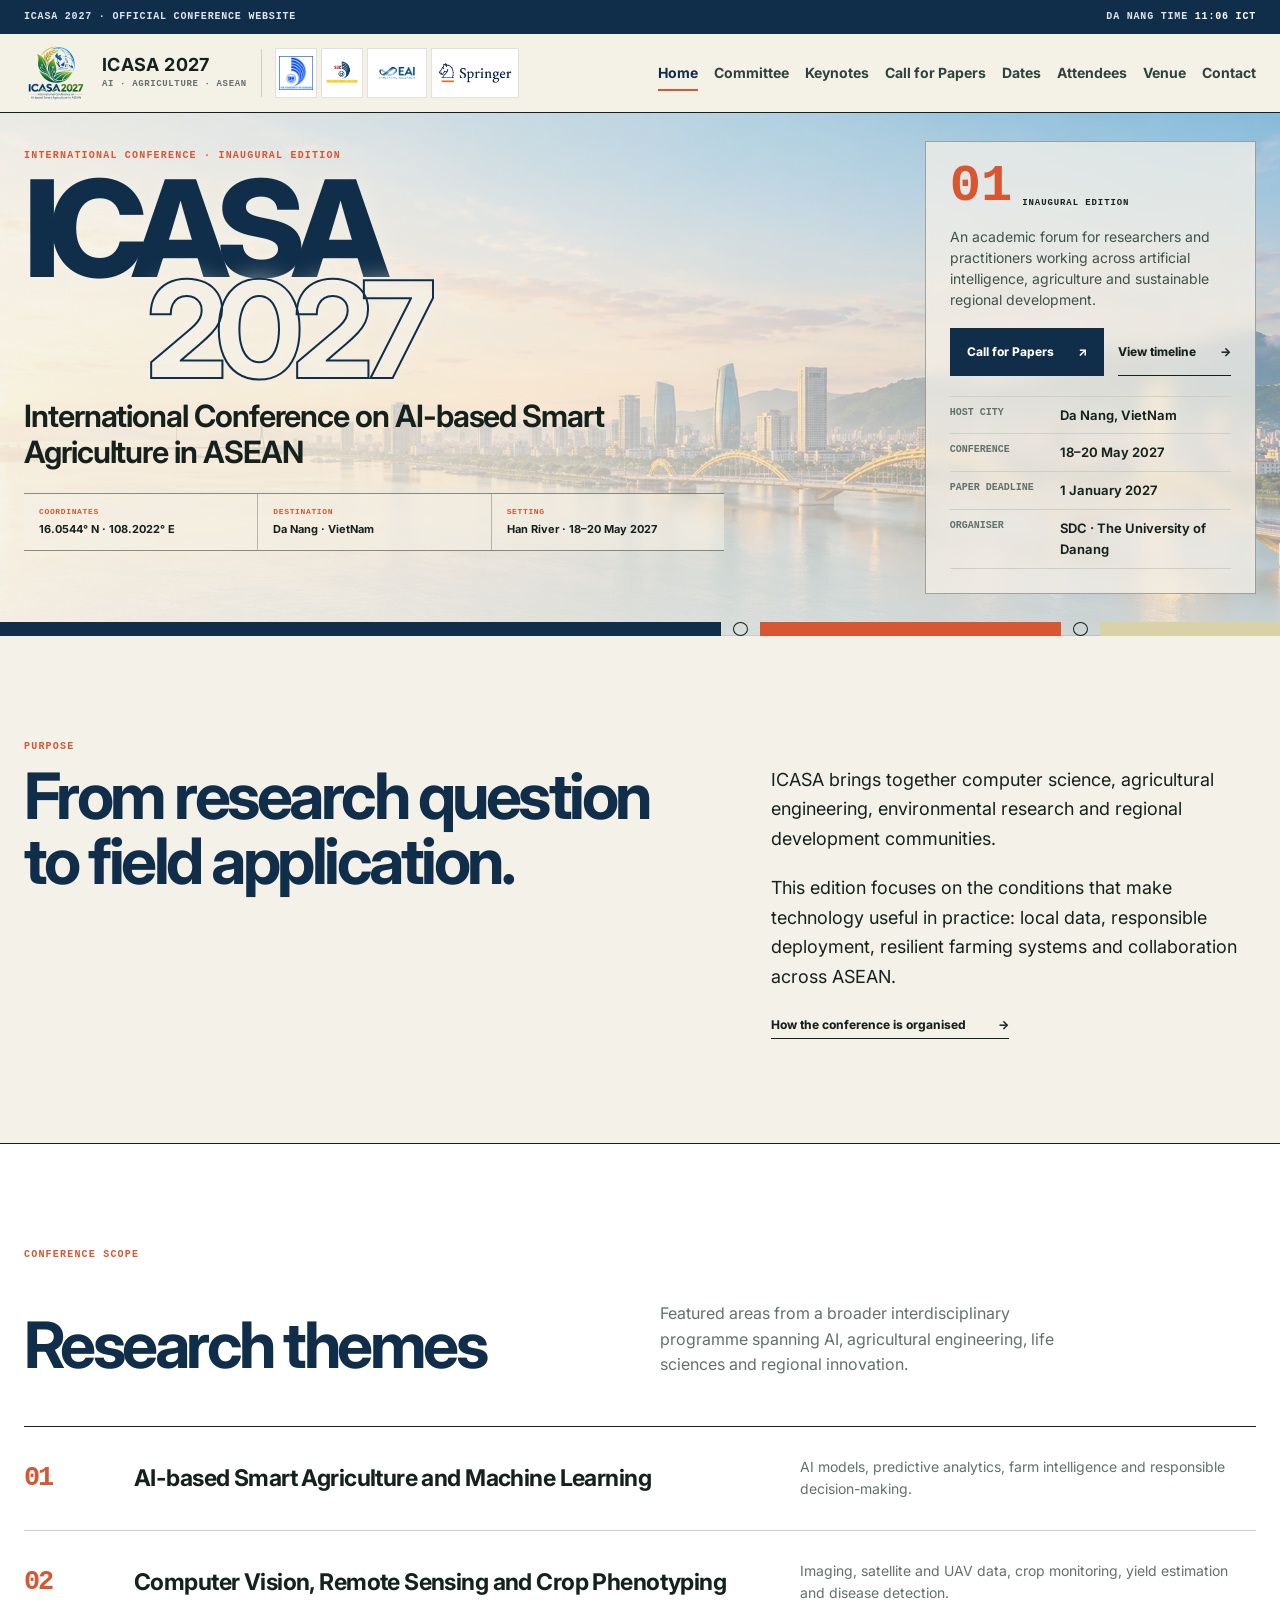
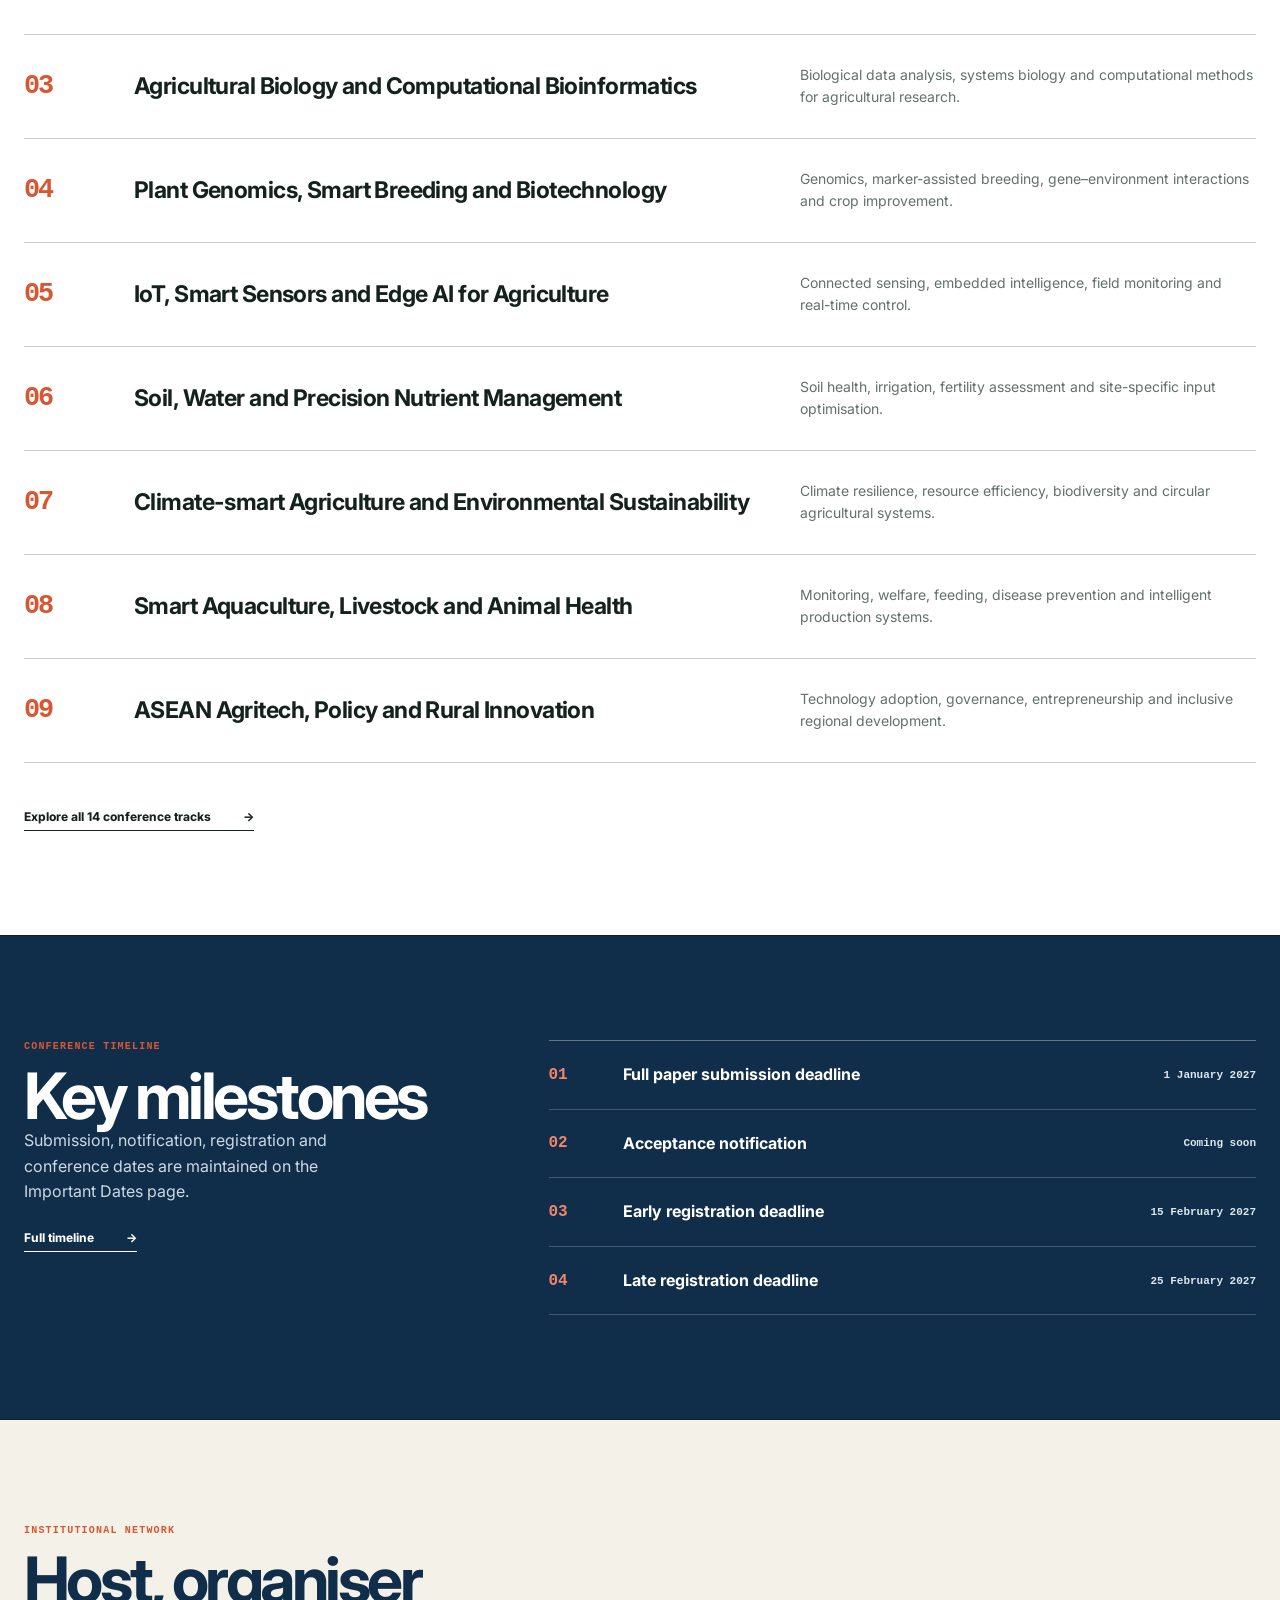
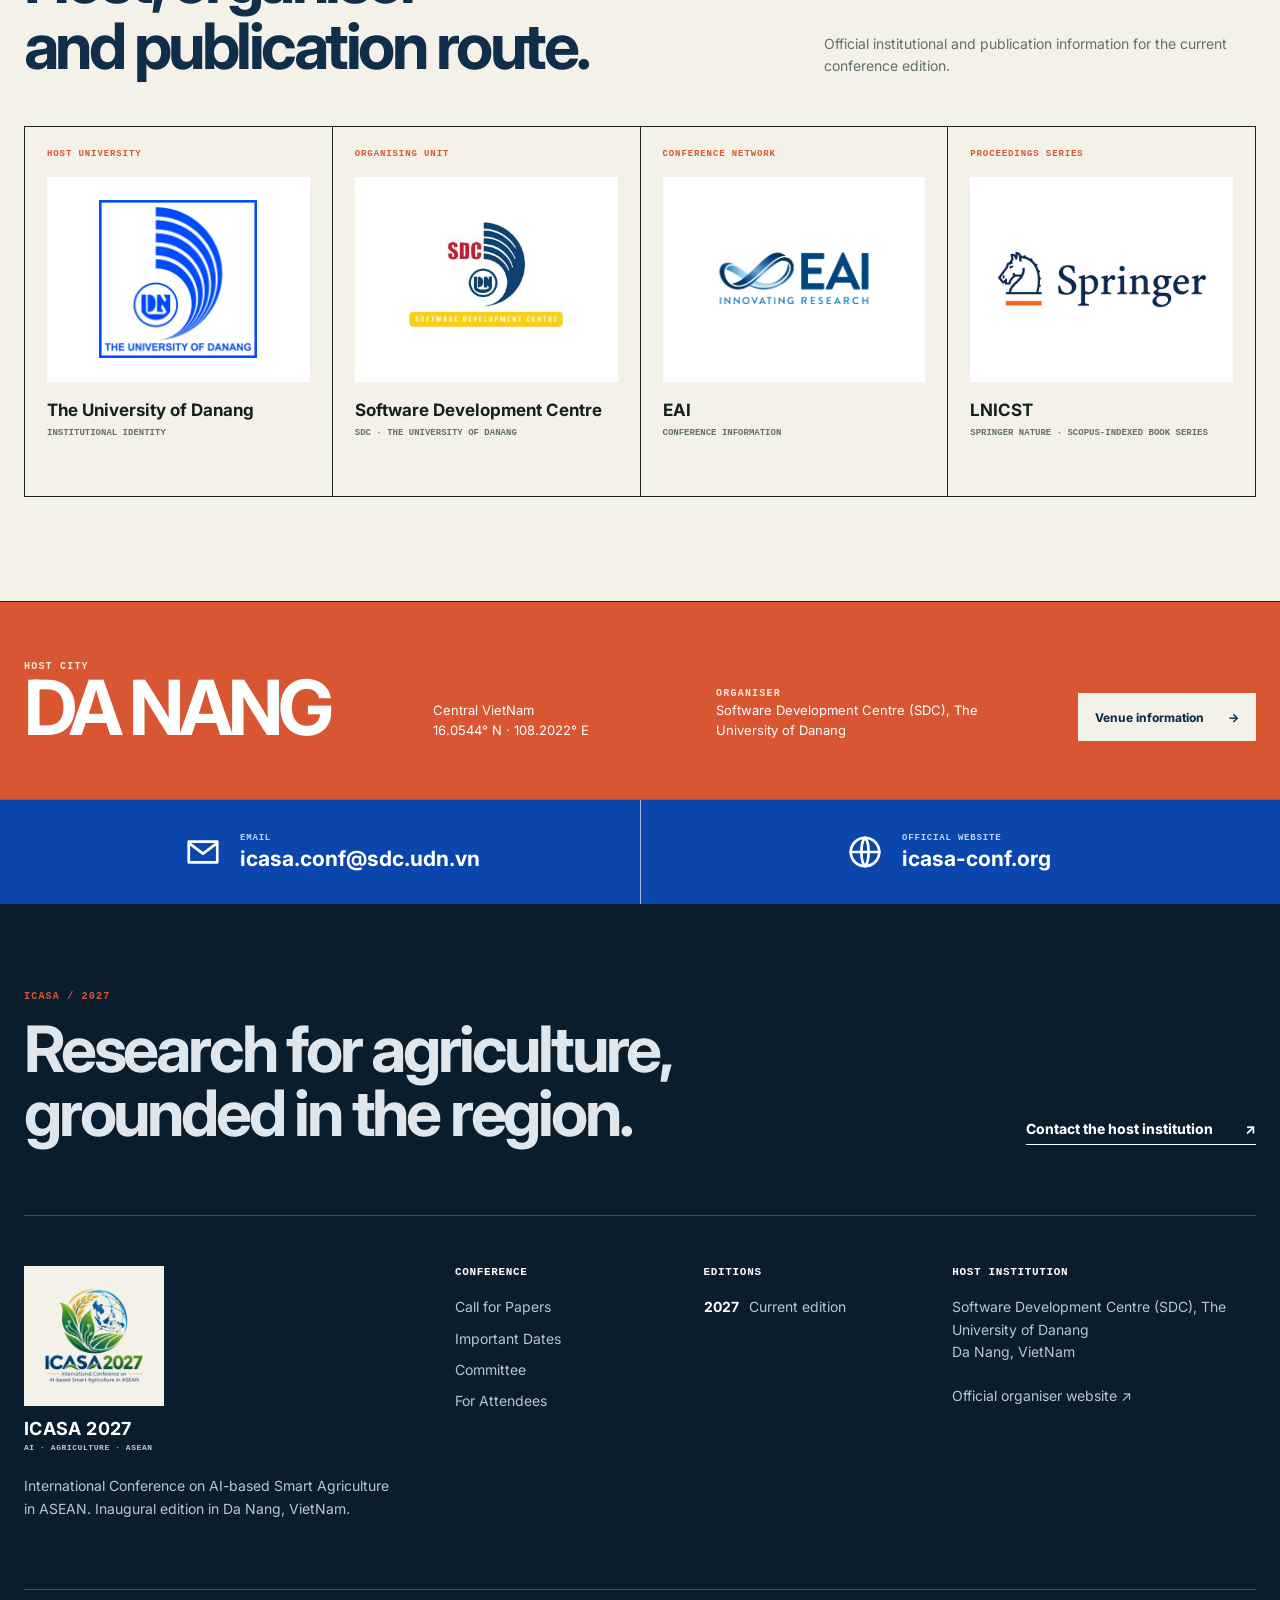
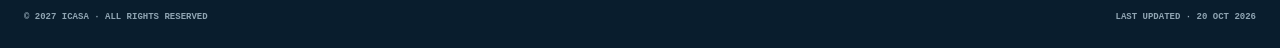
==== commit 372f56b3: "Update asset versioning and fix location naming in HTML files for ICASA 2027 conference pages" ====
--- a/index.html
+++ b/index.html
@@ -24,13 +24,13 @@
 <link rel="preconnect" href="https://fonts.gstatic.com" crossorigin>
 <link href="https://fonts.googleapis.com/css2?family=Inter:wght@400;500;600;700;800&amp;display=swap" rel="stylesheet">
 <script>document.documentElement.classList.add('js','is-loading');window.__ICASA_LOAD_START=performance.now();setTimeout(function(){document.documentElement.classList.remove('is-loading')},1000);</script>
-<link rel="stylesheet" href="assets/style.css?v=2027-22">
-<link rel="stylesheet" href="assets/enhancements.css?v=2027-22">
+<link rel="stylesheet" href="assets/style.css?v=2027-26">
+<link rel="stylesheet" href="assets/enhancements.css?v=2027-26">
 <style>
 .hero{background-image:linear-gradient(90deg,rgb(244 241 232 / .82) 0%,rgb(244 241 232 / .68) 42%,rgb(244 241 232 / .38) 100%),linear-gradient(0deg,rgb(244 241 232 / .66) 0%,transparent 48%),url("assets/danang-hero-2027.webp")}
 @media(max-width:580px){.hero{background-image:linear-gradient(90deg,rgb(244 241 232 / .92),rgb(244 241 232 / .67)),linear-gradient(0deg,rgb(244 241 232 / .82),transparent 48%),url("assets/danang-hero-2027.webp")}}
 </style>
-<script src="assets/site-data.js?v=2027-22" defer></script><script src="assets/main.js?v=2027-22" defer></script>
+<script src="assets/site-data.js?v=2027-26" defer></script><script src="assets/main.js?v=2027-26" defer></script>
 </head><body data-page="index.html">
 <div class="site-loader" role="status" aria-label="Loading ICASA 2027"><div class="loader-emblem" aria-hidden="true"><span class="loader-orbit"></span><span class="loader-logo"><img src="assets/icasa-2027-logo.webp" alt="" width="512" height="512"></span></div><div class="loader-copy"><strong>ICASA 2027</strong><span>AI · Agriculture · ASEAN</span></div><span class="loader-progress" aria-hidden="true"><i></i></span></div>
 <a class="skip-link" href="#main-content">Skip to main content</a>
@@ -45,8 +45,8 @@
 <nav class="site-nav" id="primary-nav" aria-label="Main navigation" data-site-nav><a href="index.html" class="active" aria-current="page">Home</a><a href="committee.html" class="" >Committee</a><a href="keynote-speakers.html" class="" >Keynotes</a><a href="call-for-papers.html" class="" >Call for Papers</a><a href="important-dates.html" class="" >Dates</a><a href="registration.html" class="" >Attendees</a><a href="venue.html" class="" >Venue</a><a href="contact.html" class="" >Contact</a></nav></div></header>
 <main id="main-content">
 <section class="hero"><div class="container hero-grid">
-  <div class="hero-main" data-reveal><span class="section-label">International conference · Inaugural edition</span><h1><span>ICASA</span><strong>2027</strong></h1><p class="conference-name">International Conference on AI-based Smart Agriculture in ASEAN</p><div class="hero-location" aria-label="Conference location"><span><small>Coordinates</small><strong>16.0544° N · 108.2022° E</strong></span><span><small>Destination</small><strong>Da Nang · Viet Nam</strong></span><span><small>Setting</small><strong>Han River · 18–20 May 2027</strong></span></div></div>
-  <div class="hero-side" data-reveal><div class="edition-code" aria-hidden="true"><span>01</span><small>Inaugural edition</small></div><p>An academic forum for researchers and practitioners working across artificial intelligence, agriculture and sustainable regional development.</p><div class="actions"><a class="btn primary" href="call-for-papers.html">Call for Papers <span>↗</span></a><a class="btn text" href="important-dates.html">View timeline <span>→</span></a></div><dl class="event-facts"><div><dt>Host city</dt><dd>Da Nang, Viet Nam</dd></div><div><dt>Conference</dt><dd>18–20 May 2027</dd></div><div><dt>Paper deadline</dt><dd>1 January 2027</dd></div><div><dt>Organiser</dt><dd>SDC · The University of Danang</dd></div></dl></div>
+  <div class="hero-main" data-reveal><span class="section-label">International conference · Inaugural edition</span><h1><span>ICASA</span><strong>2027</strong></h1><p class="conference-name">International Conference on AI-based Smart Agriculture in ASEAN</p><div class="hero-location" aria-label="Conference location"><span><small>Coordinates</small><strong>16.0544° N · 108.2022° E</strong></span><span><small>Destination</small><strong>Da Nang · VietNam</strong></span><span><small>Setting</small><strong>Han River · 18–20 May 2027</strong></span></div></div>
+  <div class="hero-side" data-reveal><div class="edition-code" aria-hidden="true"><span>01</span><small>Inaugural edition</small></div><p>An academic forum for researchers and practitioners working across artificial intelligence, agriculture and sustainable regional development.</p><div class="actions"><a class="btn primary" href="call-for-papers.html">Call for Papers <span>↗</span></a><a class="btn text" href="important-dates.html">View timeline <span>→</span></a></div><dl class="event-facts"><div><dt>Host city</dt><dd>Da Nang, VietNam</dd></div><div><dt>Conference</dt><dd>18–20 May 2027</dd></div><div><dt>Paper deadline</dt><dd>1 January 2027</dd></div><div><dt>Organiser</dt><dd>SDC · The University of Danang</dd></div></dl></div>
 </div><div class="hero-rule" aria-hidden="true"><span></span><i></i><span></span><i></i><span></span></div></section>
 <section class="section" data-reveal><div class="container editorial-grid"><div><span class="section-label">Purpose</span><h2>From research question<br>to field application.</h2></div><div class="prose-large"><p>ICASA brings together computer science, agricultural engineering, environmental research and regional development communities.</p><p>This edition focuses on the conditions that make technology useful in practice: local data, responsible deployment, resilient farming systems and collaboration across ASEAN.</p><a class="text-link" href="committee.html">How the conference is organised <span>→</span></a></div></div></section>
 <section class="section themes"><div class="container"><div class="section-heading" data-reveal><span class="section-label">Conference scope</span><h2>Research themes</h2><p>Featured areas from a broader interdisciplinary programme spanning AI, agricultural engineering, life sciences and regional innovation.</p></div><ol class="theme-list"><li data-reveal><span>01</span><h3>AI-based Smart Agriculture and Machine Learning</h3><p>AI models, predictive analytics, farm intelligence and responsible decision-making.</p></li><li data-reveal><span>02</span><h3>Computer Vision, Remote Sensing and Crop Phenotyping</h3><p>Imaging, satellite and UAV data, crop monitoring, yield estimation and disease detection.</p></li><li data-reveal><span>03</span><h3>Agricultural Biology and Computational Bioinformatics</h3><p>Biological data analysis, systems biology and computational methods for agricultural research.</p></li><li data-reveal><span>04</span><h3>Plant Genomics, Smart Breeding and Biotechnology</h3><p>Genomics, marker-assisted breeding, gene–environment interactions and crop improvement.</p></li><li data-reveal><span>05</span><h3>IoT, Smart Sensors and Edge AI for Agriculture</h3><p>Connected sensing, embedded intelligence, field monitoring and real-time control.</p></li><li data-reveal><span>06</span><h3>Soil, Water and Precision Nutrient Management</h3><p>Soil health, irrigation, fertility assessment and site-specific input optimisation.</p></li><li data-reveal><span>07</span><h3>Climate-smart Agriculture and Environmental Sustainability</h3><p>Climate resilience, resource efficiency, biodiversity and circular agricultural systems.</p></li><li data-reveal><span>08</span><h3>Smart Aquaculture, Livestock and Animal Health</h3><p>Monitoring, welfare, feeding, disease prevention and intelligent production systems.</p></li><li data-reveal><span>09</span><h3>ASEAN Agritech, Policy and Rural Innovation</h3><p>Technology adoption, governance, entrepreneurship and inclusive regional development.</p></li></ol><a class="text-link" href="call-for-papers.html">Explore all 14 conference tracks <span>→</span></a></div></section>
@@ -59,7 +59,7 @@
   <a class="identity-card" href="https://link.springer.com/series/8197" target="_blank" rel="noopener noreferrer" data-reveal><span class="identity-kicker">Proceedings series</span><span class="identity-logo springer"><img src="assets/springer-logo.webp" alt="Springer Nature logo" width="2400" height="663"></span><strong>LNICST</strong><small>Springer Nature · Scopus-indexed book series</small></a>
 </div></div></section>
 <section class="sponsors-section" data-sponsors-section hidden><div class="container"><div class="sponsors-heading"><div><span class="section-label">Conference support</span><h2>Sponsors</h2></div><p>Confirmed sponsors and supporters will appear here after agreement and logo-use approval.</p></div><div class="sponsor-rail" data-sponsors></div></div></section>
-<section class="host-band"><div class="container host-grid" data-reveal><div><span class="section-label">Host city</span><strong>DA NANG</strong></div><p>Central Viet Nam<br>16.0544° N · 108.2022° E</p><div><span class="section-label">Organiser</span><p>Software Development Centre (SDC), The University of Danang</p></div><a class="btn inverse" href="venue.html">Venue information <span>→</span></a></div></section></main>
+<section class="host-band"><div class="container host-grid" data-reveal><div><span class="section-label">Host city</span><strong>DA NANG</strong></div><p>Central VietNam<br>16.0544° N · 108.2022° E</p><div><span class="section-label">Organiser</span><p>Software Development Centre (SDC), The University of Danang</p></div><a class="btn inverse" href="venue.html">Venue information <span>→</span></a></div></section></main>
 <section class="contact-strip" aria-label="Official conference contact channels"><div class="container contact-strip-grid">
       <a href="mailto:icasa.conf@sdc.udn.vn"><svg viewBox="0 0 24 24" aria-hidden="true"><path d="M3 5.5h18v13H3zM4 7l8 6 8-6"/></svg><span><small>Email</small><strong>icasa.conf@sdc.udn.vn</strong></span></a>
       <a href="https://icasa-conf.org" target="_blank" rel="noopener noreferrer"><svg viewBox="0 0 24 24" aria-hidden="true"><circle cx="12" cy="12" r="9"/><path d="M3 12h18M12 3c3 3 3 15 0 18M12 3c-3 3-3 15 0 18"/></svg><span><small>Official website</small><strong>icasa-conf.org</strong></span></a>
@@ -68,6 +68,6 @@
       <span class="conference-logo" aria-hidden="true"><img src="assets/icasa-2027-logo.webp" alt="" width="512" height="512"></span>
       <span class="brand-copy"><strong>ICASA 2027</strong><small>AI · Agriculture · ASEAN</small></span>
       <span class="brand-partners" aria-hidden="true"><img src="assets/udn-logo.webp" alt="" width="640" height="640"><img src="assets/sdc-logo.jpg" alt="" width="500" height="500"><img src="assets/eai-logo.png" alt="" width="1920" height="1080"><img src="assets/springer-logo.webp" alt="" width="2400" height="663"></span>
-    </a><p>International Conference on AI-based Smart Agriculture in ASEAN. Inaugural edition in Da Nang, Viet Nam.</p></div><div><h3>Conference</h3><div class="footer-links"><a href="call-for-papers.html">Call for Papers</a><a href="important-dates.html">Important Dates</a><a href="committee.html">Committee</a><a href="registration.html">For Attendees</a></div></div><div><h3>Editions</h3><div class="footer-links edition-links"><span><strong>2027</strong> Current edition</span></div></div><div><h3>Host institution</h3><p>Software Development Centre (SDC), The University of Danang<br>Da Nang, Viet Nam</p><a href="https://sdc.udn.vn/" target="_blank" rel="noopener noreferrer">Official organiser website ↗</a></div></div><div class="copyright"><span>© 2027 ICASA · All rights reserved</span><span>Last updated · 20 Oct 2026</span></div></div></footer>
+    </a><p>International Conference on AI-based Smart Agriculture in ASEAN. Inaugural edition in Da Nang, VietNam.</p></div><div><h3>Conference</h3><div class="footer-links"><a href="call-for-papers.html">Call for Papers</a><a href="important-dates.html">Important Dates</a><a href="committee.html">Committee</a><a href="registration.html">For Attendees</a></div></div><div><h3>Editions</h3><div class="footer-links edition-links"><span><strong>2027</strong> Current edition</span></div></div><div><h3>Host institution</h3><p>Software Development Centre (SDC), The University of Danang<br>Da Nang, VietNam</p><a href="https://sdc.udn.vn/" target="_blank" rel="noopener noreferrer">Official organiser website ↗</a></div></div><div class="copyright"><span>© 2027 ICASA · All rights reserved</span><span>Last updated · 20 Oct 2026</span></div></div></footer>
 <button class="to-top" type="button" aria-label="Back to top" data-to-top>↑</button>
 </body></html>
--- a/assets/enhancements.css
+++ b/assets/enhancements.css
@@ -745,6 +745,16 @@
   letter-spacing: .075em;
   text-transform: uppercase;
 }
+
+.cmt-acknowledgment {
+  margin-top: 64px;
+  padding: 30px;
+  border: 1px solid var(--ink);
+  border-left: 5px solid var(--orange);
+  background: rgb(255 255 255 / .45);
+}
+.prose .cmt-acknowledgment h3 { margin: 10px 0 16px; }
+.cmt-acknowledgment p { margin: 0; color: var(--ink); }
 .committee-section .committee-card.committee-card--primary .member-role {
   min-height: 0;
   margin: 0;
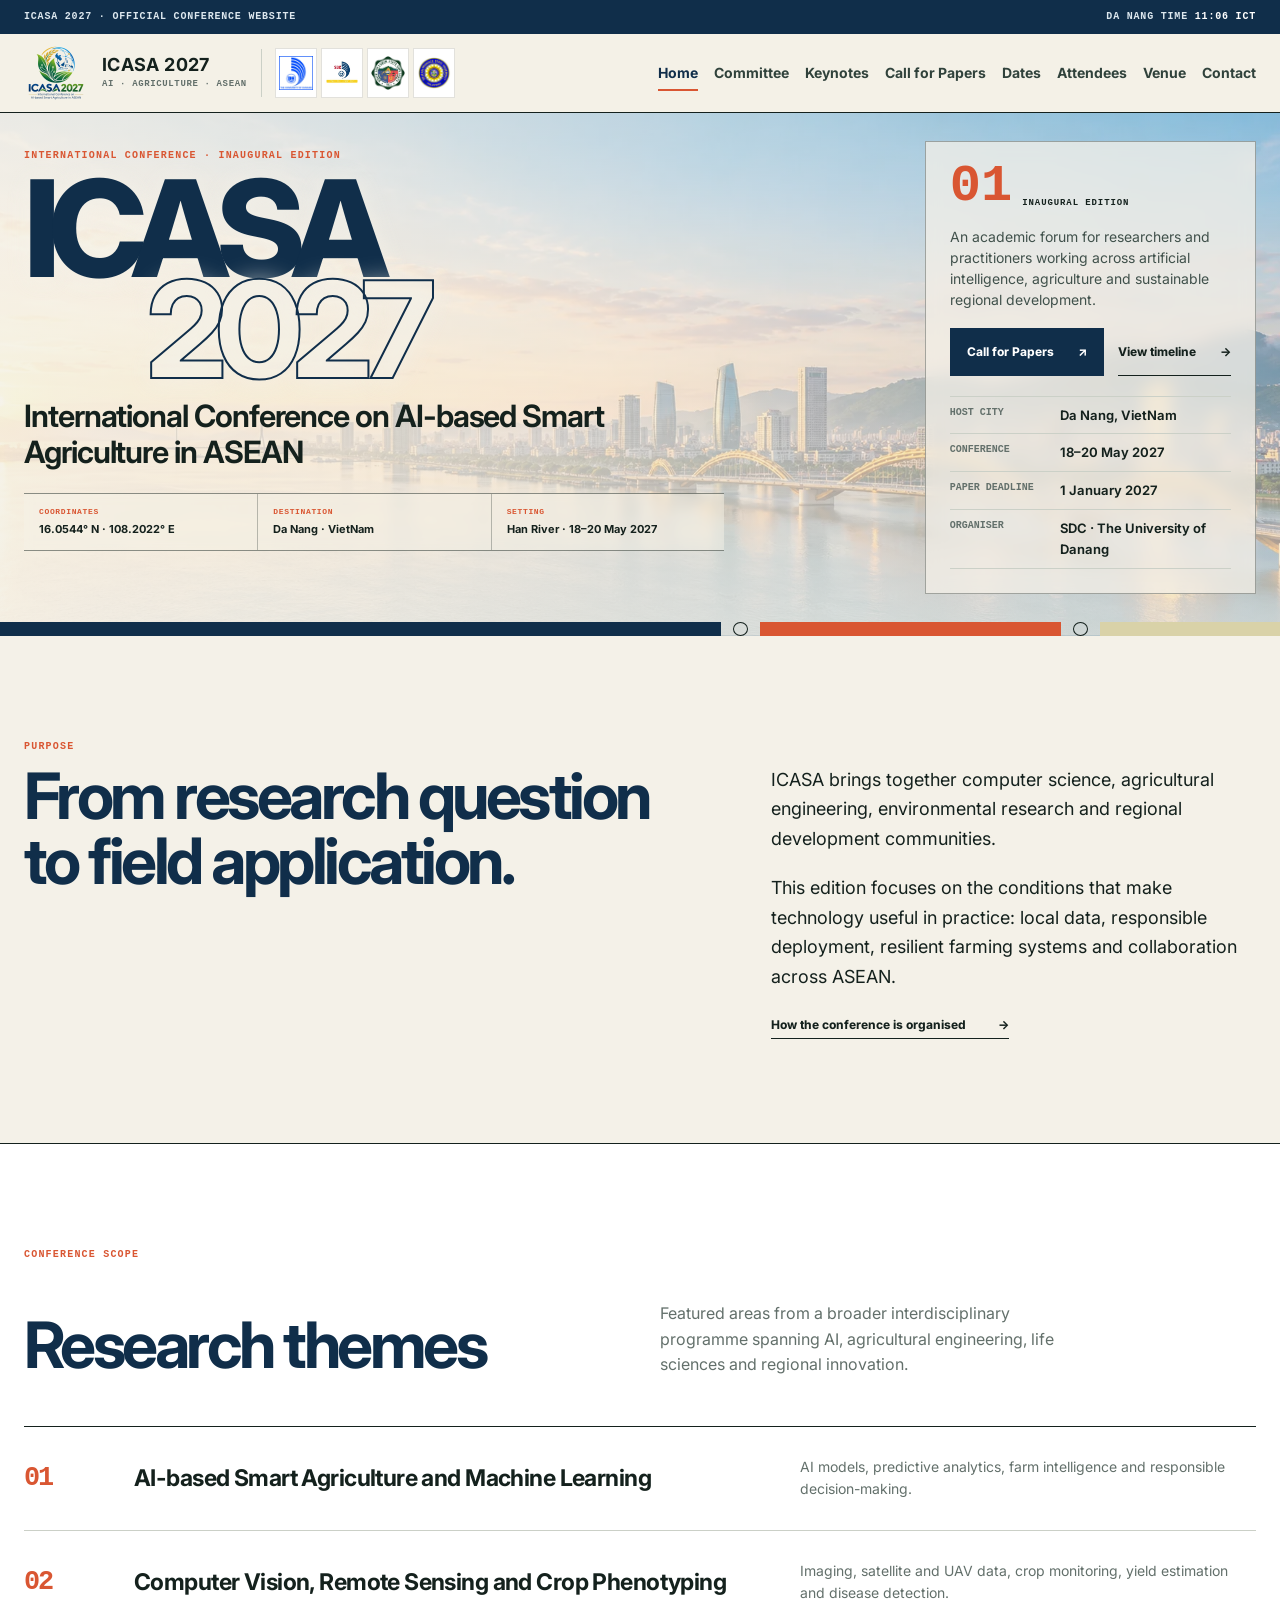
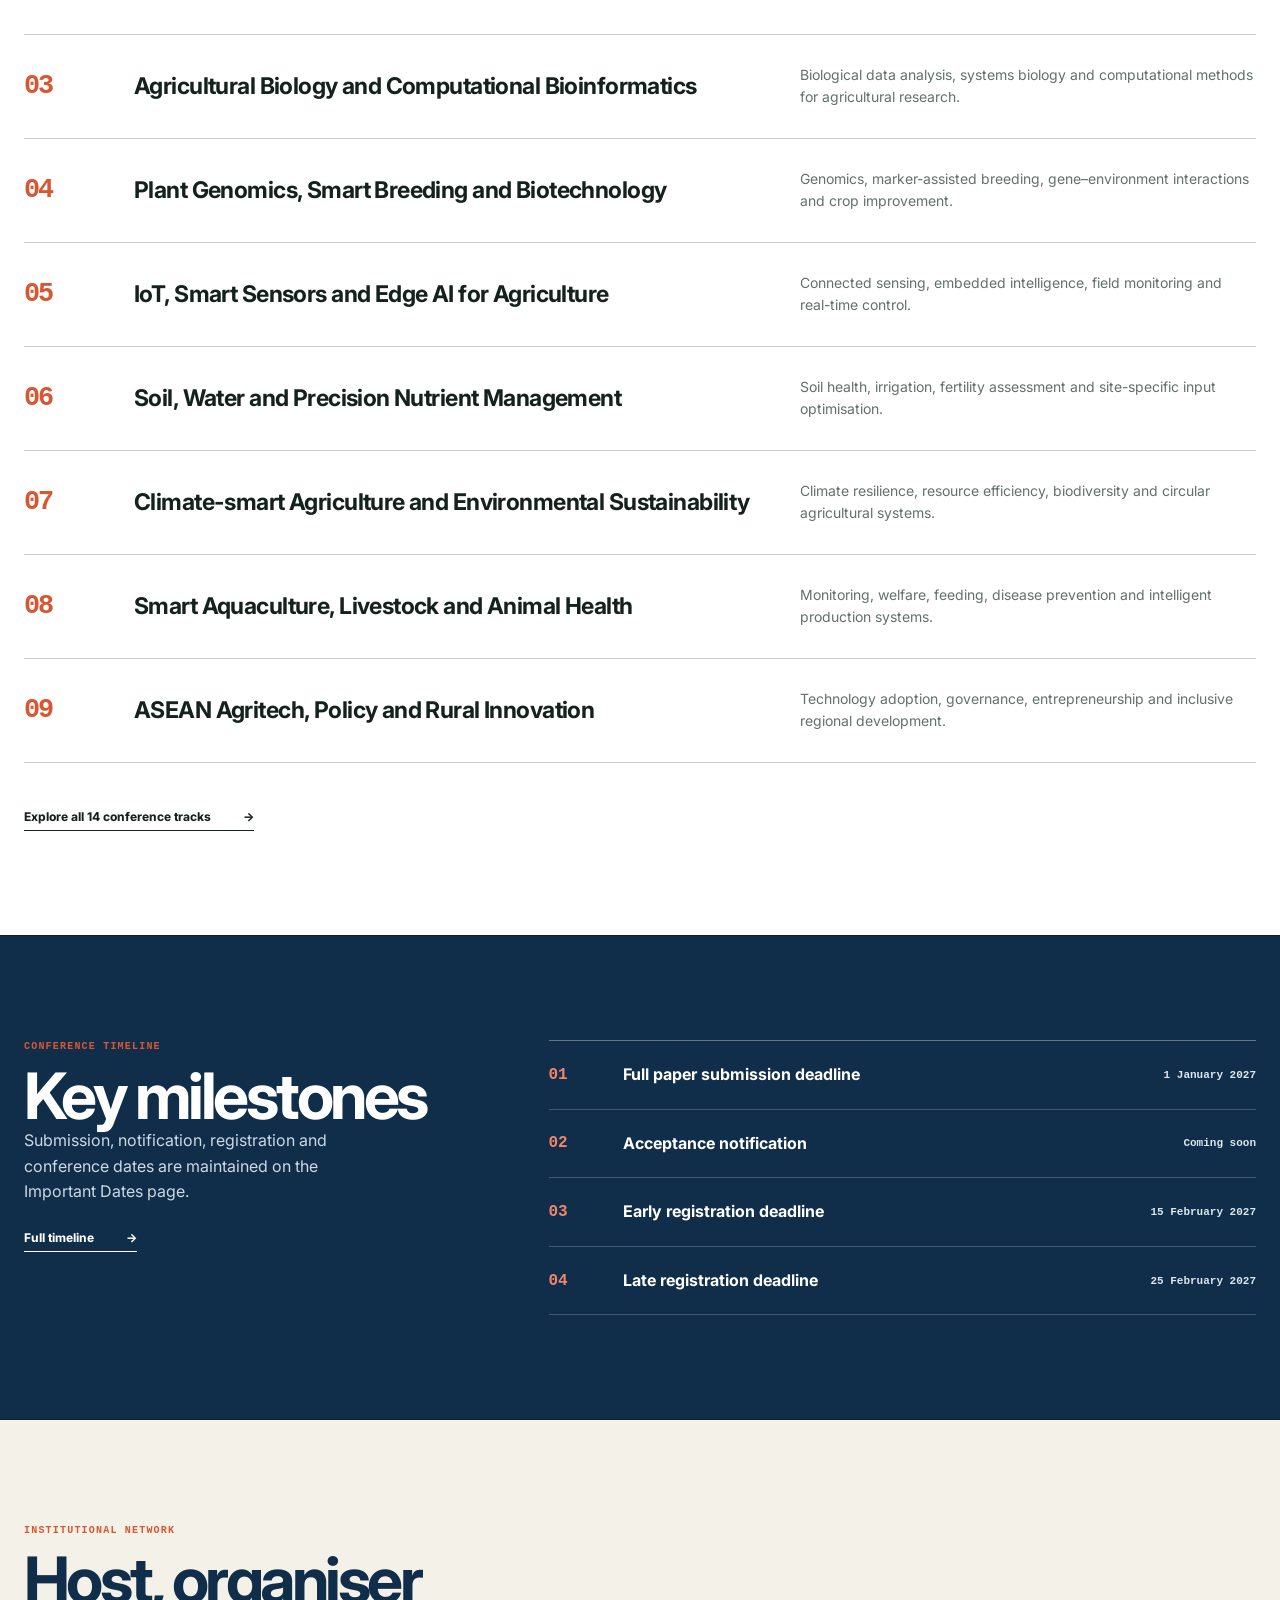
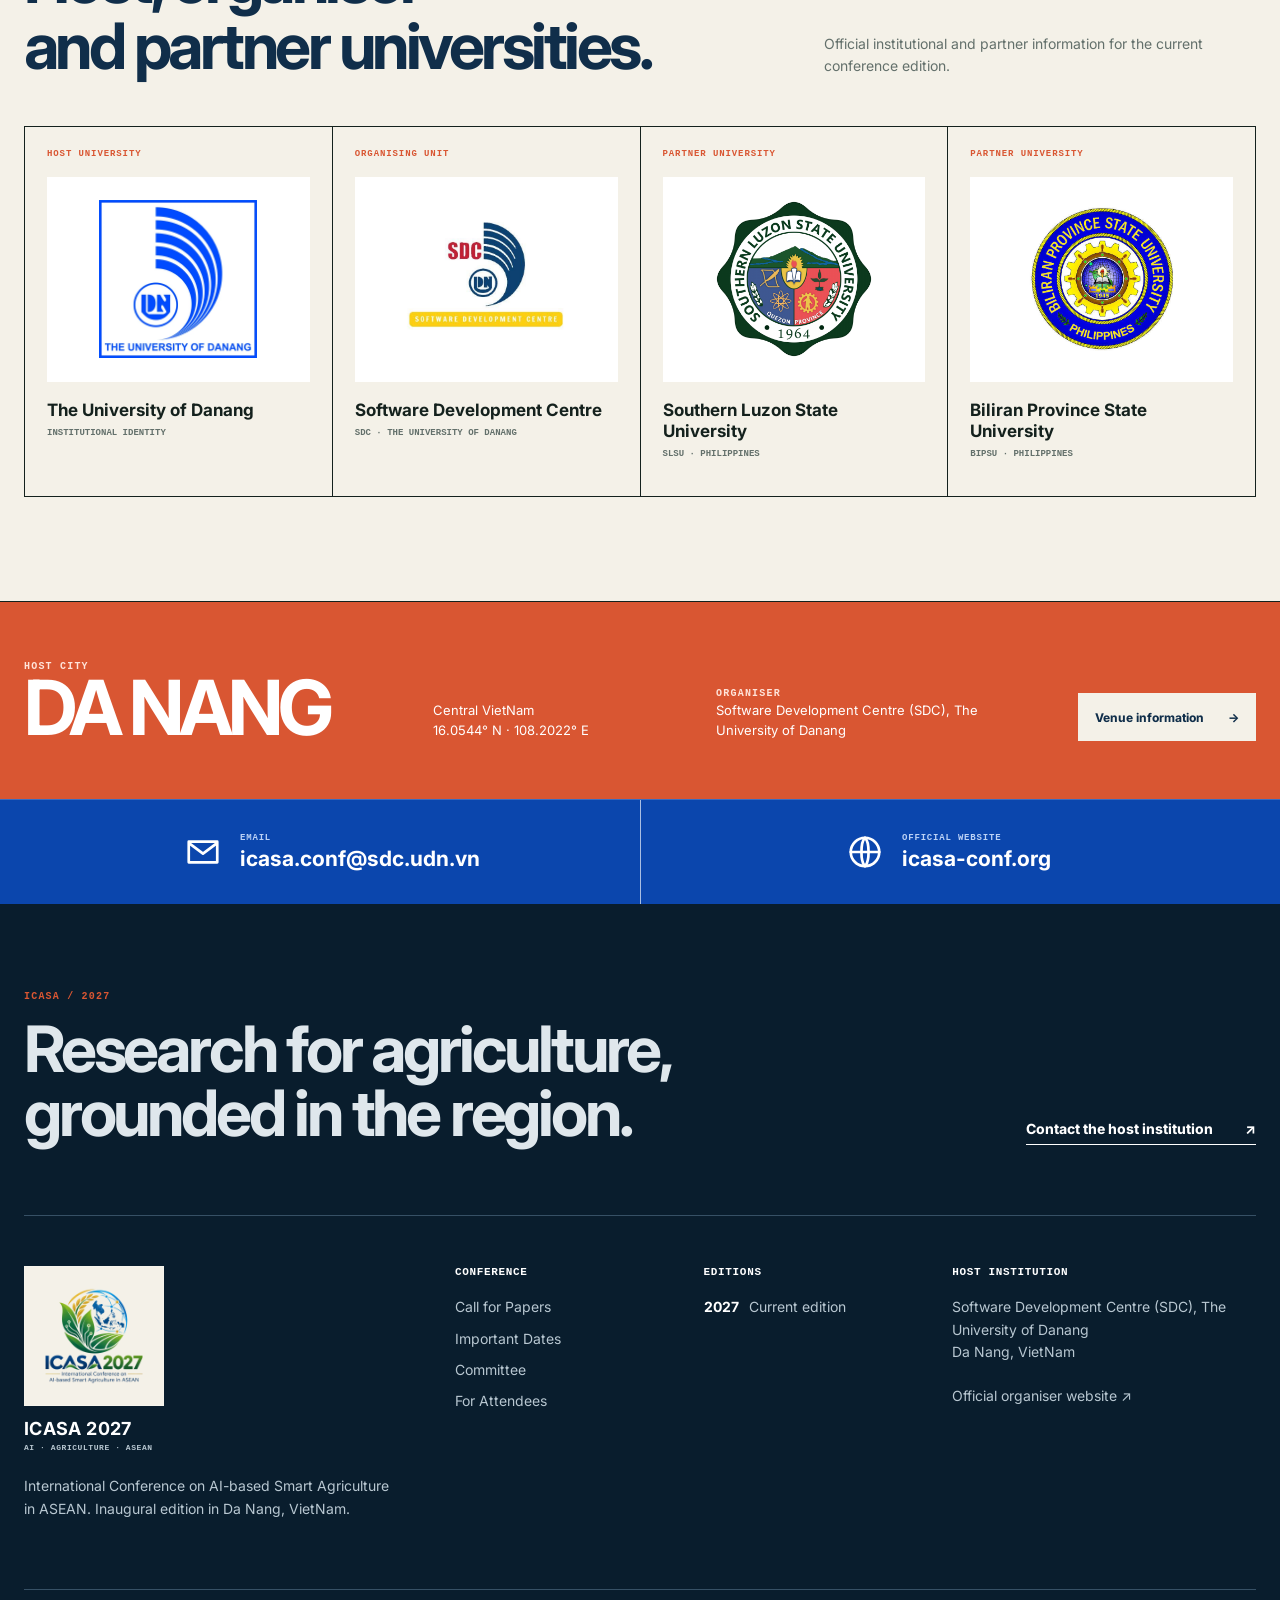
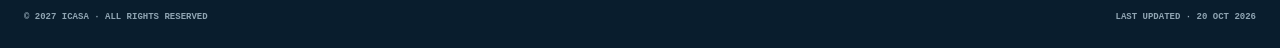
==== commit 7f12b9c0: "Refactor code structure for improved readability and maintainability" ====
--- a/index.html
+++ b/index.html
@@ -24,13 +24,13 @@
 <link rel="preconnect" href="https://fonts.gstatic.com" crossorigin>
 <link href="https://fonts.googleapis.com/css2?family=Inter:wght@400;500;600;700;800&amp;display=swap" rel="stylesheet">
 <script>document.documentElement.classList.add('js','is-loading');window.__ICASA_LOAD_START=performance.now();setTimeout(function(){document.documentElement.classList.remove('is-loading')},1000);</script>
-<link rel="stylesheet" href="assets/style.css?v=2027-26">
-<link rel="stylesheet" href="assets/enhancements.css?v=2027-26">
+<link rel="stylesheet" href="assets/style.css?v=2027-28">
+<link rel="stylesheet" href="assets/enhancements.css?v=2027-28">
 <style>
 .hero{background-image:linear-gradient(90deg,rgb(244 241 232 / .82) 0%,rgb(244 241 232 / .68) 42%,rgb(244 241 232 / .38) 100%),linear-gradient(0deg,rgb(244 241 232 / .66) 0%,transparent 48%),url("assets/danang-hero-2027.webp")}
 @media(max-width:580px){.hero{background-image:linear-gradient(90deg,rgb(244 241 232 / .92),rgb(244 241 232 / .67)),linear-gradient(0deg,rgb(244 241 232 / .82),transparent 48%),url("assets/danang-hero-2027.webp")}}
 </style>
-<script src="assets/site-data.js?v=2027-26" defer></script><script src="assets/main.js?v=2027-26" defer></script>
+<script src="assets/site-data.js?v=2027-28" defer></script><script src="assets/main.js?v=2027-28" defer></script>
 </head><body data-page="index.html">
 <div class="site-loader" role="status" aria-label="Loading ICASA 2027"><div class="loader-emblem" aria-hidden="true"><span class="loader-orbit"></span><span class="loader-logo"><img src="assets/icasa-2027-logo.webp" alt="" width="512" height="512"></span></div><div class="loader-copy"><strong>ICASA 2027</strong><span>AI · Agriculture · ASEAN</span></div><span class="loader-progress" aria-hidden="true"><i></i></span></div>
 <a class="skip-link" href="#main-content">Skip to main content</a>
@@ -39,7 +39,7 @@
 <header class="site-header" data-header><div class="container nav-container"><a class="brand" href="index.html" aria-label="ICASA 2027 home">
       <span class="conference-logo" aria-hidden="true"><img src="assets/icasa-2027-logo.webp" alt="" width="512" height="512"></span>
       <span class="brand-copy"><strong>ICASA 2027</strong><small>AI · Agriculture · ASEAN</small></span>
-      <span class="brand-partners" aria-hidden="true"><img src="assets/udn-logo.webp" alt="" width="640" height="640"><img src="assets/sdc-logo.jpg" alt="" width="500" height="500"><img src="assets/eai-logo.png" alt="" width="1920" height="1080"><img src="assets/springer-logo.webp" alt="" width="2400" height="663"></span>
+      <span class="brand-partners" aria-hidden="true"><img src="assets/udn-logo.webp" alt="" width="640" height="640"><img src="assets/sdc-logo.jpg" alt="" width="500" height="500"><img src="assets/cropped-SLSU_Logo-1.png" alt="" width="300" height="300"><img src="assets/BiPSU.jpg" alt="" width="564" height="543"></span>
     </a>
 <button class="nav-toggle" aria-expanded="false" aria-label="Open navigation" aria-controls="primary-nav" data-menu-toggle><span class="hamburger" aria-hidden="true"><i></i><i></i><i></i></span></button>
 <nav class="site-nav" id="primary-nav" aria-label="Main navigation" data-site-nav><a href="index.html" class="active" aria-current="page">Home</a><a href="committee.html" class="" >Committee</a><a href="keynote-speakers.html" class="" >Keynotes</a><a href="call-for-papers.html" class="" >Call for Papers</a><a href="important-dates.html" class="" >Dates</a><a href="registration.html" class="" >Attendees</a><a href="venue.html" class="" >Venue</a><a href="contact.html" class="" >Contact</a></nav></div></header>
@@ -52,11 +52,11 @@
 <section class="section themes"><div class="container"><div class="section-heading" data-reveal><span class="section-label">Conference scope</span><h2>Research themes</h2><p>Featured areas from a broader interdisciplinary programme spanning AI, agricultural engineering, life sciences and regional innovation.</p></div><ol class="theme-list"><li data-reveal><span>01</span><h3>AI-based Smart Agriculture and Machine Learning</h3><p>AI models, predictive analytics, farm intelligence and responsible decision-making.</p></li><li data-reveal><span>02</span><h3>Computer Vision, Remote Sensing and Crop Phenotyping</h3><p>Imaging, satellite and UAV data, crop monitoring, yield estimation and disease detection.</p></li><li data-reveal><span>03</span><h3>Agricultural Biology and Computational Bioinformatics</h3><p>Biological data analysis, systems biology and computational methods for agricultural research.</p></li><li data-reveal><span>04</span><h3>Plant Genomics, Smart Breeding and Biotechnology</h3><p>Genomics, marker-assisted breeding, gene–environment interactions and crop improvement.</p></li><li data-reveal><span>05</span><h3>IoT, Smart Sensors and Edge AI for Agriculture</h3><p>Connected sensing, embedded intelligence, field monitoring and real-time control.</p></li><li data-reveal><span>06</span><h3>Soil, Water and Precision Nutrient Management</h3><p>Soil health, irrigation, fertility assessment and site-specific input optimisation.</p></li><li data-reveal><span>07</span><h3>Climate-smart Agriculture and Environmental Sustainability</h3><p>Climate resilience, resource efficiency, biodiversity and circular agricultural systems.</p></li><li data-reveal><span>08</span><h3>Smart Aquaculture, Livestock and Animal Health</h3><p>Monitoring, welfare, feeding, disease prevention and intelligent production systems.</p></li><li data-reveal><span>09</span><h3>ASEAN Agritech, Policy and Rural Innovation</h3><p>Technology adoption, governance, entrepreneurship and inclusive regional development.</p></li></ol><a class="text-link" href="call-for-papers.html">Explore all 14 conference tracks <span>→</span></a></div></section>
 <section class="section deadlines"><div class="container deadline-grid"><div data-reveal><span class="section-label">Conference timeline</span><h2>Key milestones</h2><p>Submission, notification, registration and conference dates are maintained on the Important Dates page.</p><a class="text-link light" href="important-dates.html">Full timeline <span>→</span></a></div><div class="deadline-list" data-deadlines data-limit="4"><noscript>Enable JavaScript to view the conference timeline.</noscript></div></div></section>
 
-<section class="identity-section" id="institutional-network"><div class="container"><div class="identity-heading" data-reveal><div><span class="section-label">Institutional network</span><h2>Host, organiser<br>and publication route.</h2></div><p>Official institutional and publication information for the current conference edition.</p></div><div class="identity-grid">
+<section class="identity-section" id="institutional-network"><div class="container"><div class="identity-heading" data-reveal><div><span class="section-label">Institutional network</span><h2>Host, organiser<br>and partner universities.</h2></div><p>Official institutional and partner information for the current conference edition.</p></div><div class="identity-grid">
   <a class="identity-card" href="https://www.udn.vn/" target="_blank" rel="noopener noreferrer" data-reveal><span class="identity-kicker">Host university</span><span class="identity-logo udn"><img src="assets/udn-logo.webp" alt="The University of Danang logo" width="640" height="640"></span><strong>The University of Danang</strong><small>Institutional identity</small></a>
   <a class="identity-card" href="https://sdc.udn.vn/" target="_blank" rel="noopener noreferrer" data-reveal><span class="identity-kicker">Organising unit</span><span class="identity-logo sdc"><img src="assets/sdc-logo.jpg" alt="Software Development Centre logo" width="500" height="500"></span><strong>Software Development Centre</strong><small>SDC · The University of Danang</small></a>
-  <a class="identity-card" href="https://eai.eu/" target="_blank" rel="noopener noreferrer" data-reveal><span class="identity-kicker">Conference network</span><span class="identity-logo eai"><img src="assets/eai-logo.png" alt="European Alliance for Innovation logo" width="1920" height="1080"></span><strong>EAI</strong><small>Conference information</small></a>
-  <a class="identity-card" href="https://link.springer.com/series/8197" target="_blank" rel="noopener noreferrer" data-reveal><span class="identity-kicker">Proceedings series</span><span class="identity-logo springer"><img src="assets/springer-logo.webp" alt="Springer Nature logo" width="2400" height="663"></span><strong>LNICST</strong><small>Springer Nature · Scopus-indexed book series</small></a>
+  <a class="identity-card" href="https://www.slsu.edu.ph/" target="_blank" rel="noopener noreferrer" data-reveal><span class="identity-kicker">Partner university</span><span class="identity-logo slsu"><img src="assets/cropped-SLSU_Logo-1.png" alt="Southern Luzon State University logo" width="300" height="300"></span><strong>Southern Luzon State University</strong><small>SLSU · Philippines</small></a>
+  <a class="identity-card" href="https://bipsu.edu.ph/" target="_blank" rel="noopener noreferrer" data-reveal><span class="identity-kicker">Partner university</span><span class="identity-logo bipsu"><img src="assets/BiPSU.jpg" alt="Biliran Province State University logo" width="564" height="543"></span><strong>Biliran Province State University</strong><small>BiPSU · Philippines</small></a>
 </div></div></section>
 <section class="sponsors-section" data-sponsors-section hidden><div class="container"><div class="sponsors-heading"><div><span class="section-label">Conference support</span><h2>Sponsors</h2></div><p>Confirmed sponsors and supporters will appear here after agreement and logo-use approval.</p></div><div class="sponsor-rail" data-sponsors></div></div></section>
 <section class="host-band"><div class="container host-grid" data-reveal><div><span class="section-label">Host city</span><strong>DA NANG</strong></div><p>Central VietNam<br>16.0544° N · 108.2022° E</p><div><span class="section-label">Organiser</span><p>Software Development Centre (SDC), The University of Danang</p></div><a class="btn inverse" href="venue.html">Venue information <span>→</span></a></div></section></main>
@@ -67,7 +67,7 @@
 <footer class="footer"><div class="container"><div class="footer-lead"><div><span class="section-label">ICASA / 2027</span><h2>Research for agriculture,<br>grounded in the region.</h2></div><a class="text-link light" href="contact.html">Contact the host institution <span>↗</span></a></div><div class="footer-grid"><div><a class="brand" href="index.html" aria-label="ICASA 2027 home">
       <span class="conference-logo" aria-hidden="true"><img src="assets/icasa-2027-logo.webp" alt="" width="512" height="512"></span>
       <span class="brand-copy"><strong>ICASA 2027</strong><small>AI · Agriculture · ASEAN</small></span>
-      <span class="brand-partners" aria-hidden="true"><img src="assets/udn-logo.webp" alt="" width="640" height="640"><img src="assets/sdc-logo.jpg" alt="" width="500" height="500"><img src="assets/eai-logo.png" alt="" width="1920" height="1080"><img src="assets/springer-logo.webp" alt="" width="2400" height="663"></span>
+      <span class="brand-partners" aria-hidden="true"><img src="assets/udn-logo.webp" alt="" width="640" height="640"><img src="assets/sdc-logo.jpg" alt="" width="500" height="500"><img src="assets/cropped-SLSU_Logo-1.png" alt="" width="300" height="300"><img src="assets/BiPSU.jpg" alt="" width="564" height="543"></span>
     </a><p>International Conference on AI-based Smart Agriculture in ASEAN. Inaugural edition in Da Nang, VietNam.</p></div><div><h3>Conference</h3><div class="footer-links"><a href="call-for-papers.html">Call for Papers</a><a href="important-dates.html">Important Dates</a><a href="committee.html">Committee</a><a href="registration.html">For Attendees</a></div></div><div><h3>Editions</h3><div class="footer-links edition-links"><span><strong>2027</strong> Current edition</span></div></div><div><h3>Host institution</h3><p>Software Development Centre (SDC), The University of Danang<br>Da Nang, VietNam</p><a href="https://sdc.udn.vn/" target="_blank" rel="noopener noreferrer">Official organiser website ↗</a></div></div><div class="copyright"><span>© 2027 ICASA · All rights reserved</span><span>Last updated · 20 Oct 2026</span></div></div></footer>
 <button class="to-top" type="button" aria-label="Back to top" data-to-top>↑</button>
 </body></html>
--- a/assets/style.css
+++ b/assets/style.css
@@ -36,11 +36,11 @@
 .nav-container{width:min(1280px,calc(100% - 56px));height:78px}.conference-logo{width:64px;height:64px;overflow:visible}.conference-logo img{width:100%;height:100%;max-width:100%;transform:none;object-fit:contain}.brand-copy strong{font-size:18px;line-height:1.05}.brand-copy small{margin-top:4px;font-size:9px;line-height:1.25}
 @media(max-width:1100px){.site-nav{top:78px}}
 @media(max-width:580px){.nav-container{width:min(100% - 34px,1280px);height:70px}.site-nav{top:70px}.conference-logo{width:50px;height:50px}.brand-copy strong{font-size:14px}.brand-copy small{display:none}}
-.container{width:min(1440px,calc(100% - 48px))}.nav-container{width:min(1440px,calc(100% - 48px))}.site-nav{gap:16px}.site-nav a{font-size:14px;font-weight:700}.brand-partners{display:flex;align-items:center;gap:6px;padding-left:14px;border-left:1px solid var(--line)}.brand-partners img{width:40px;height:48px;padding:3px;background:#fff;object-fit:contain;box-shadow:0 0 0 1px rgb(16 46 74 / .08)}.brand-partners img:nth-child(3){width:58px}.brand-partners img:nth-child(4){width:86px}.footer .brand-partners{display:none}
-@media(max-width:1240px) and (min-width:1101px){.site-nav{gap:13px}.site-nav a{font-size:13px}.brand-copy small{display:none}.brand-partners{gap:4px;padding-left:9px}.brand-partners img{width:34px;height:40px}.brand-partners img:nth-child(3){width:48px}.brand-partners img:nth-child(4){width:68px}}
+.container{width:min(1440px,calc(100% - 48px))}.nav-container{width:min(1440px,calc(100% - 48px))}.site-nav{gap:16px}.site-nav a{font-size:14px;font-weight:700}.brand-partners{display:flex;align-items:center;gap:6px;padding-left:14px;border-left:1px solid var(--line)}.brand-partners img{width:40px;height:48px;padding:3px;background:#fff;object-fit:contain;box-shadow:0 0 0 1px rgb(16 46 74 / .08)}.footer .brand-partners{display:none}
+@media(max-width:1240px) and (min-width:1101px){.site-nav{gap:13px}.site-nav a{font-size:13px}.brand-copy small{display:none}.brand-partners{gap:4px;padding-left:9px}.brand-partners img{width:34px;height:40px}}
 @media(max-width:760px){.brand-partners{display:none}}
 @media(max-width:580px){.container,.nav-container{width:min(100% - 34px,1440px)}}
-.identity-section{padding:104px 0;background:var(--paper);border-bottom:1px solid var(--ink)}.identity-heading{display:grid;grid-template-columns:1.25fr .75fr;gap:80px;align-items:end;margin-bottom:48px}.identity-heading h2{margin:10px 0 0;color:var(--navy);font-size:clamp(37px,5vw,67px);line-height:1.02;letter-spacing:-.055em}.identity-heading p{max-width:470px;margin:0;color:var(--muted);font-size:14px}.identity-grid{display:grid;grid-template-columns:repeat(4,minmax(0,1fr));border-top:1px solid var(--ink);border-left:1px solid var(--ink)}.identity-card{display:flex;min-width:0;min-height:370px;padding:22px;flex-direction:column;border-right:1px solid var(--ink);border-bottom:1px solid var(--ink);transition:background .2s,color .2s}.identity-card:hover{background:#fff}.identity-kicker{font:700 9px var(--mono);letter-spacing:.1em;text-transform:uppercase;color:var(--orange)}.identity-logo{display:grid;place-items:center;height:205px;margin:18px 0;background:#fff;overflow:hidden}.identity-logo img{display:block;width:min(88%,230px);height:150px;object-fit:contain}.identity-logo.udn img{width:158px;height:158px}.identity-logo.sdc img{width:min(96%,245px);height:168px}.identity-logo.eai img{width:min(90%,220px);height:135px}.identity-logo.springer img{width:min(92%,230px);height:100px}.identity-card strong{font-size:17px;line-height:1.25}.identity-card small{margin-top:6px;color:var(--muted);font:600 9px var(--mono);line-height:1.45;text-transform:uppercase}
+.identity-section{padding:104px 0;background:var(--paper);border-bottom:1px solid var(--ink)}.identity-heading{display:grid;grid-template-columns:1.25fr .75fr;gap:80px;align-items:end;margin-bottom:48px}.identity-heading h2{margin:10px 0 0;color:var(--navy);font-size:clamp(37px,5vw,67px);line-height:1.02;letter-spacing:-.055em}.identity-heading p{max-width:470px;margin:0;color:var(--muted);font-size:14px}.identity-grid{display:grid;grid-template-columns:repeat(4,minmax(0,1fr));border-top:1px solid var(--ink);border-left:1px solid var(--ink)}.identity-card{display:flex;min-width:0;min-height:370px;padding:22px;flex-direction:column;border-right:1px solid var(--ink);border-bottom:1px solid var(--ink);transition:background .2s,color .2s}.identity-card:hover{background:#fff}.identity-kicker{font:700 9px var(--mono);letter-spacing:.1em;text-transform:uppercase;color:var(--orange)}.identity-logo{display:grid;place-items:center;height:205px;margin:18px 0;background:#fff;overflow:hidden}.identity-logo img{display:block;width:min(88%,230px);height:150px;object-fit:contain}.identity-logo.udn img,.identity-logo.slsu img,.identity-logo.bipsu img{width:158px;height:158px}.identity-logo.sdc img{width:min(96%,245px);height:168px}.identity-card strong{font-size:17px;line-height:1.25}.identity-card small{margin-top:6px;color:var(--muted);font:600 9px var(--mono);line-height:1.45;text-transform:uppercase}
 @media(max-width:860px){.identity-heading{grid-template-columns:1fr;gap:24px}.identity-grid{grid-template-columns:1fr 1fr}}
 @media(max-width:580px){.identity-section{padding:72px 0}.identity-heading h2{font-size:39px}.identity-grid{grid-template-columns:1fr}.identity-card{min-height:340px}.identity-logo{height:190px}}
 .attendees-section{padding:0 0 110px}.attendee-tabs{position:sticky;top:88px;z-index:12;display:grid;grid-template-columns:repeat(6,minmax(0,1fr));border:1px solid var(--ink);background:var(--paper)}.attendee-tabs button{min-width:0;min-height:62px;padding:12px 9px;border:0;border-right:1px solid var(--ink);background:transparent;color:var(--ink);cursor:pointer;font:700 10px var(--mono);letter-spacing:.04em;text-transform:uppercase;overflow-wrap:anywhere}.attendee-tabs button:last-child{border-right:0}.attendee-tabs button:hover,.attendee-tabs button.active{background:var(--navy);color:#fff}.attendee-panels{border-inline:1px solid var(--ink)}.attendee-panel{display:grid;grid-template-columns:130px minmax(0,1fr);gap:58px;min-height:590px;padding:72px 6.5% 84px;border-bottom:1px solid var(--ink);background:#fff}.attendee-panel>div{min-width:0}.attendee-panel[hidden]{display:none}.panel-index{color:transparent;-webkit-text-stroke:1px var(--line);font:800 72px/.9 var(--mono)}.attendee-panel h2{margin:10px 0 24px;color:var(--navy);font-size:clamp(38px,5vw,66px);line-height:1;letter-spacing:-.055em;overflow-wrap:anywhere}.attendee-panel>div:last-child>p{max-width:760px;color:var(--muted);font-size:16px}.attendee-grid{display:grid;grid-template-columns:1fr 1fr;margin:38px 0;border-top:1px solid var(--ink);border-left:1px solid var(--ink)}.attendee-grid>div{min-width:0;min-height:112px;padding:22px;border-right:1px solid var(--ink);border-bottom:1px solid var(--ink)}.attendee-grid strong,.attendee-grid span{display:block}.attendee-grid strong{font-size:16px}.attendee-grid span{margin-top:9px;color:var(--muted);font:600 10px var(--mono);text-transform:uppercase}.notice-line{margin-top:32px;padding:18px 20px;border-left:4px solid var(--orange);background:var(--paper);font-size:13px;font-weight:650}.attendee-steps{list-style:none;margin:36px 0;padding:0;border-top:1px solid var(--ink)}.attendee-steps li{display:grid;grid-template-columns:55px minmax(0,1fr);gap:20px;padding:20px 0;border-bottom:1px solid var(--line)}.attendee-steps li>span{color:var(--orange);font:700 11px var(--mono)}.attendee-steps strong{font-size:17px}.attendee-steps p{margin:4px 0 0;color:var(--muted);font-size:13px}.fact-pair{display:grid;grid-template-columns:1fr 1fr;margin:38px 0}.fact-pair div{min-width:0;padding:24px 0;border-block:1px solid var(--ink)}.fact-pair div+div{padding-left:30px;border-left:1px solid var(--ink)}.fact-pair span,.fact-pair strong{display:block}.fact-pair span{color:var(--orange);font:700 9px var(--mono);text-transform:uppercase}.fact-pair strong{margin-top:10px;font-size:20px}.programme-placeholder{display:flex;min-width:0;align-items:end;justify-content:space-between;gap:30px;margin-top:45px;padding:40px;background:var(--navy);color:#fff}.programme-placeholder span{font:750 clamp(42px,7vw,84px)/.85 var(--mono);letter-spacing:-.07em}.programme-placeholder p{margin:0;color:#cbd9e3;font:700 10px var(--mono);text-transform:uppercase}.sponsors-section{padding:74px 0;background:#fff;border-bottom:1px solid var(--ink)}.sponsors-section[hidden]{display:none}.sponsors-heading{display:flex;align-items:end;justify-content:space-between;gap:50px;margin-bottom:32px}.sponsors-heading h2{margin:8px 0 0;color:var(--navy);font-size:42px;letter-spacing:-.045em}.sponsors-heading p{max-width:440px;margin:0;color:var(--muted);font-size:13px}.sponsor-rail{display:grid;grid-template-columns:repeat(4,minmax(0,1fr));border-top:1px solid var(--ink);border-left:1px solid var(--ink)}.sponsor-card{display:flex;min-width:0;min-height:205px;padding:20px;flex-direction:column;border-right:1px solid var(--ink);border-bottom:1px solid var(--ink)}.sponsor-card>span{color:var(--orange);font:700 9px var(--mono);text-transform:uppercase}.sponsor-card img{width:min(85%,210px);height:105px;margin:auto;object-fit:contain}.sponsor-card strong{font-size:15px}
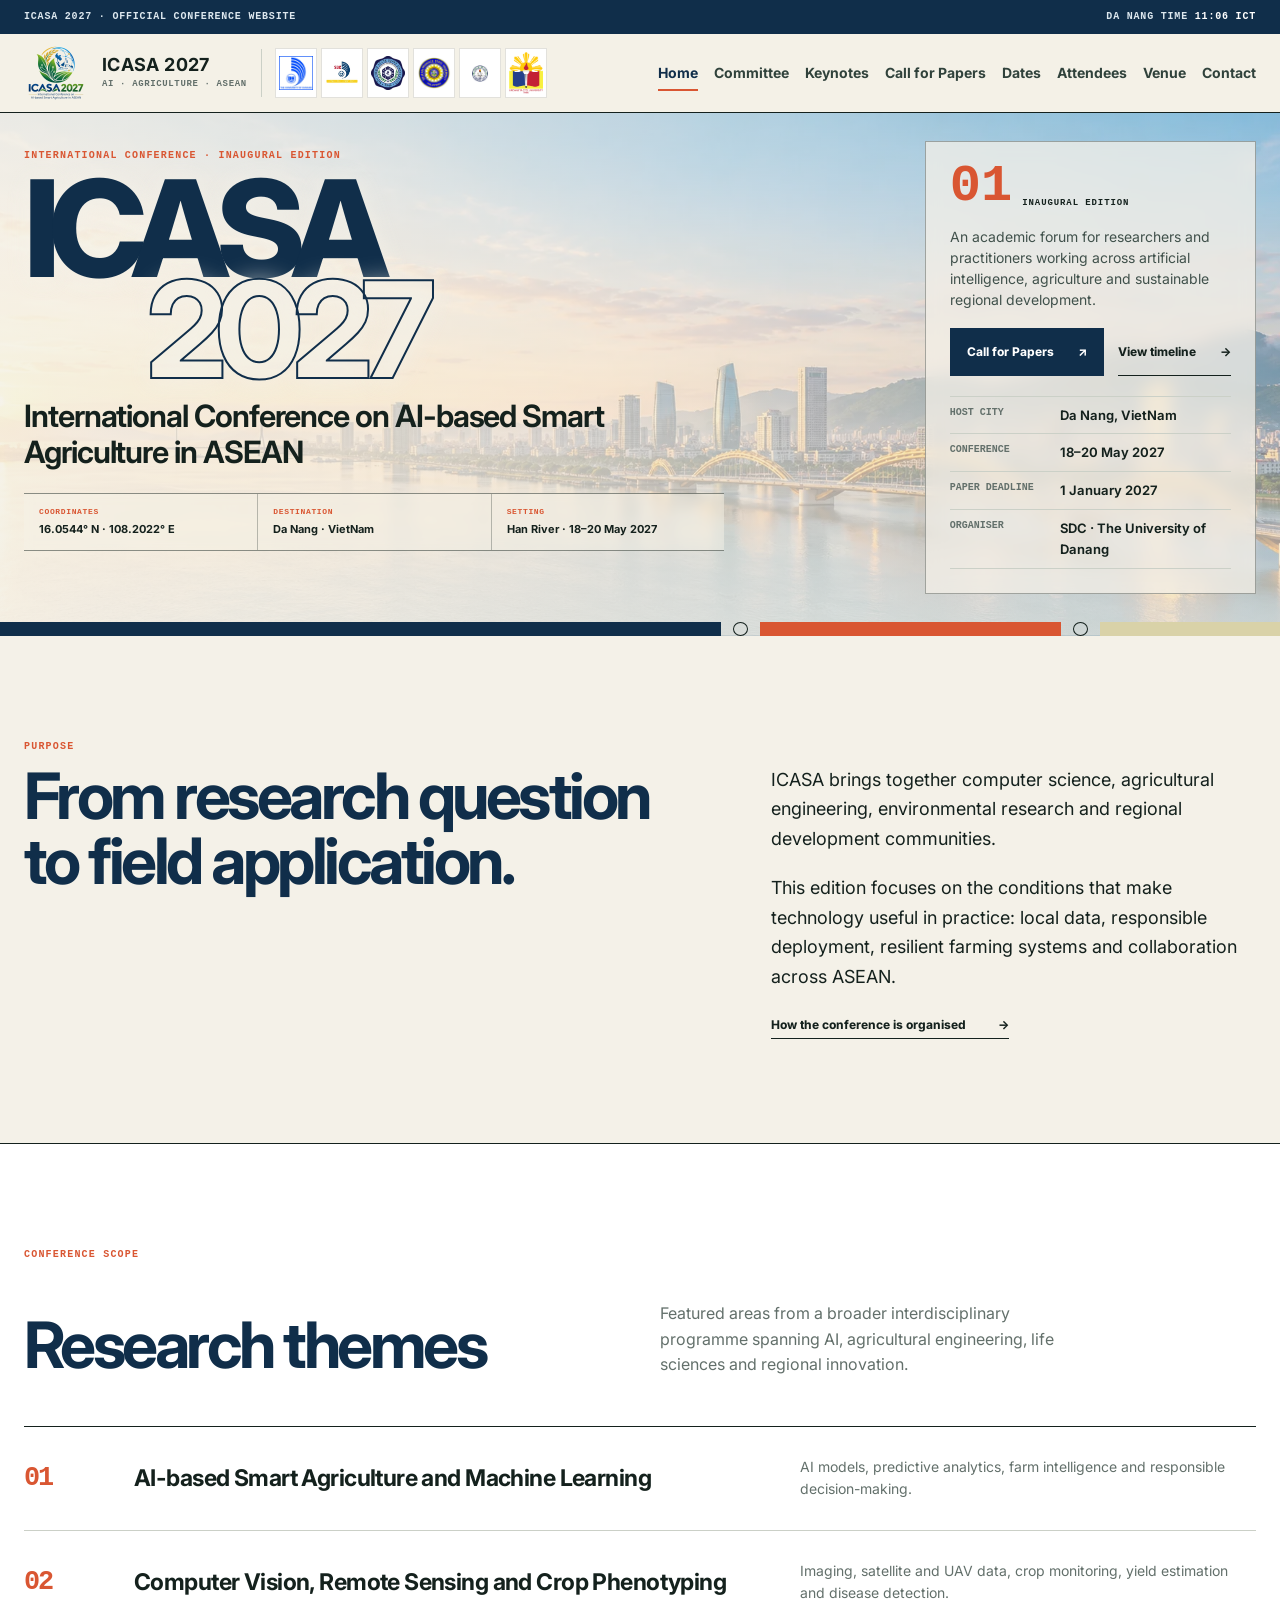
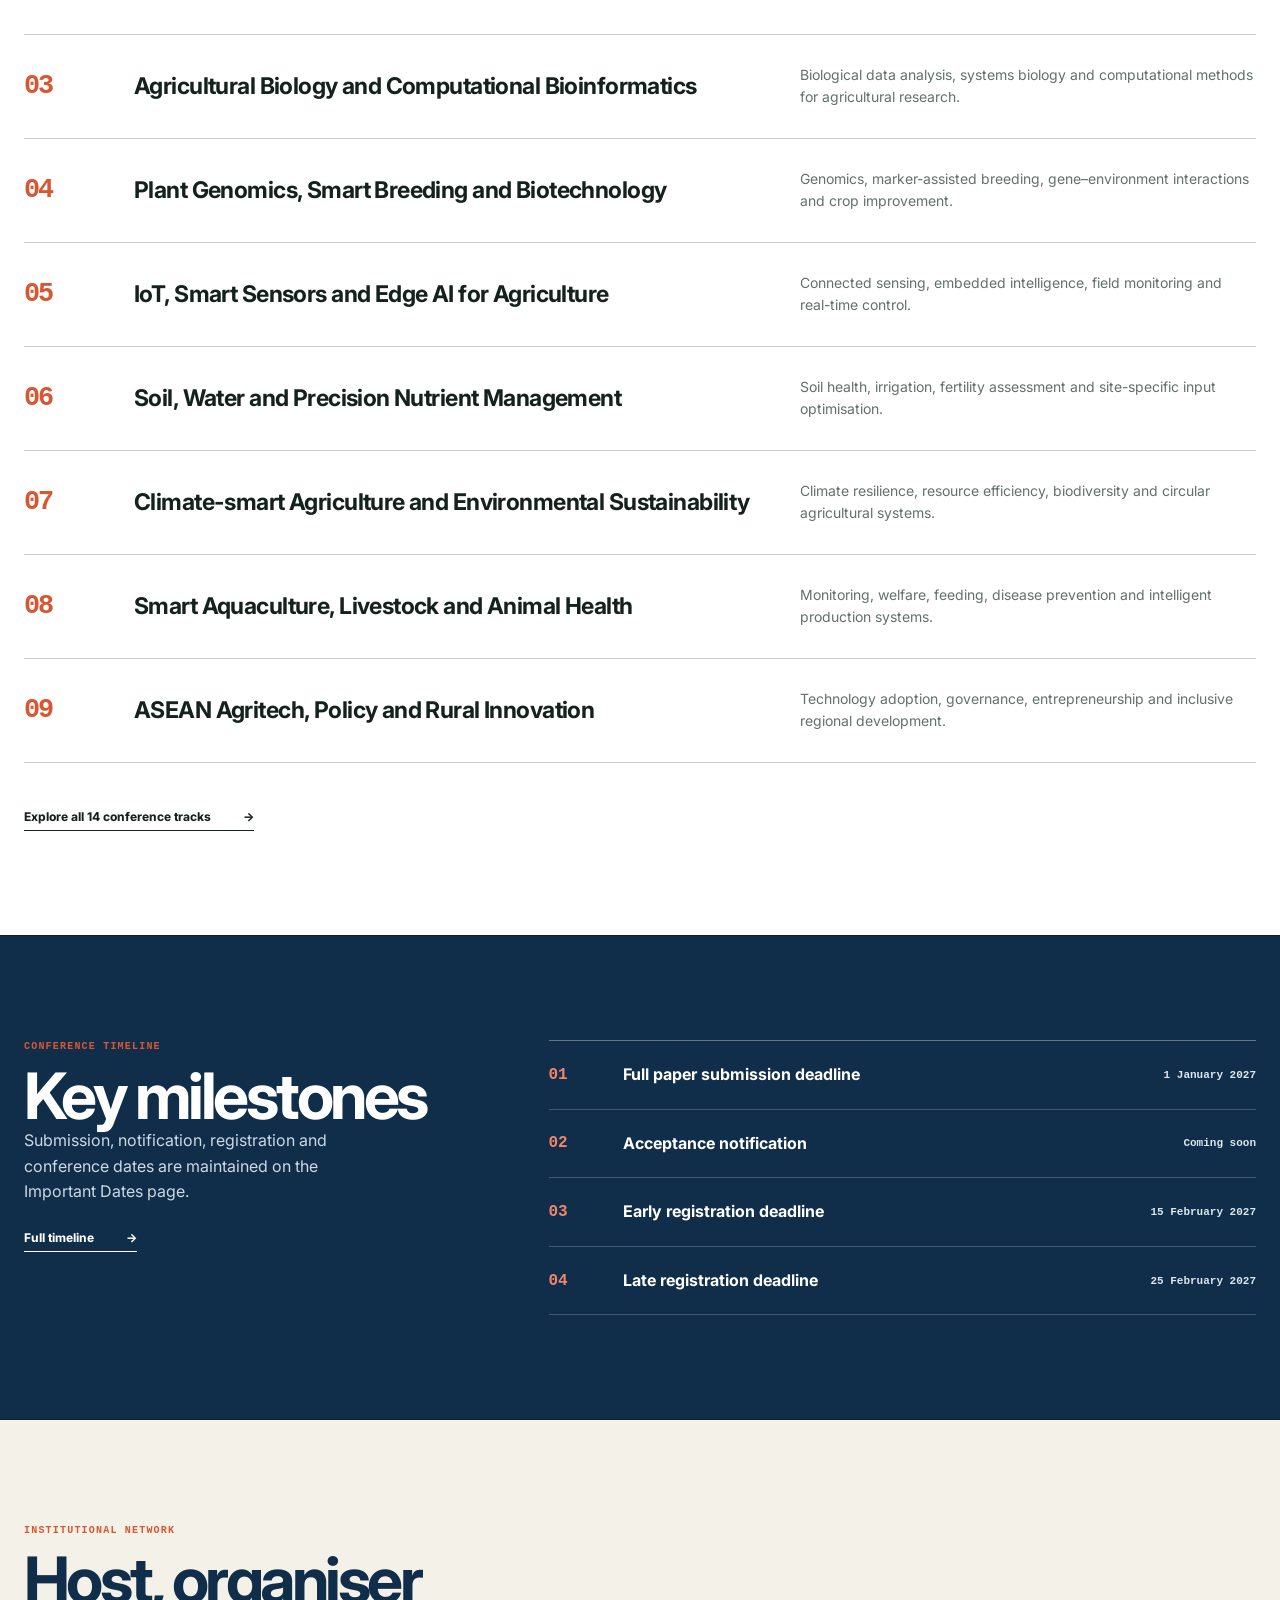
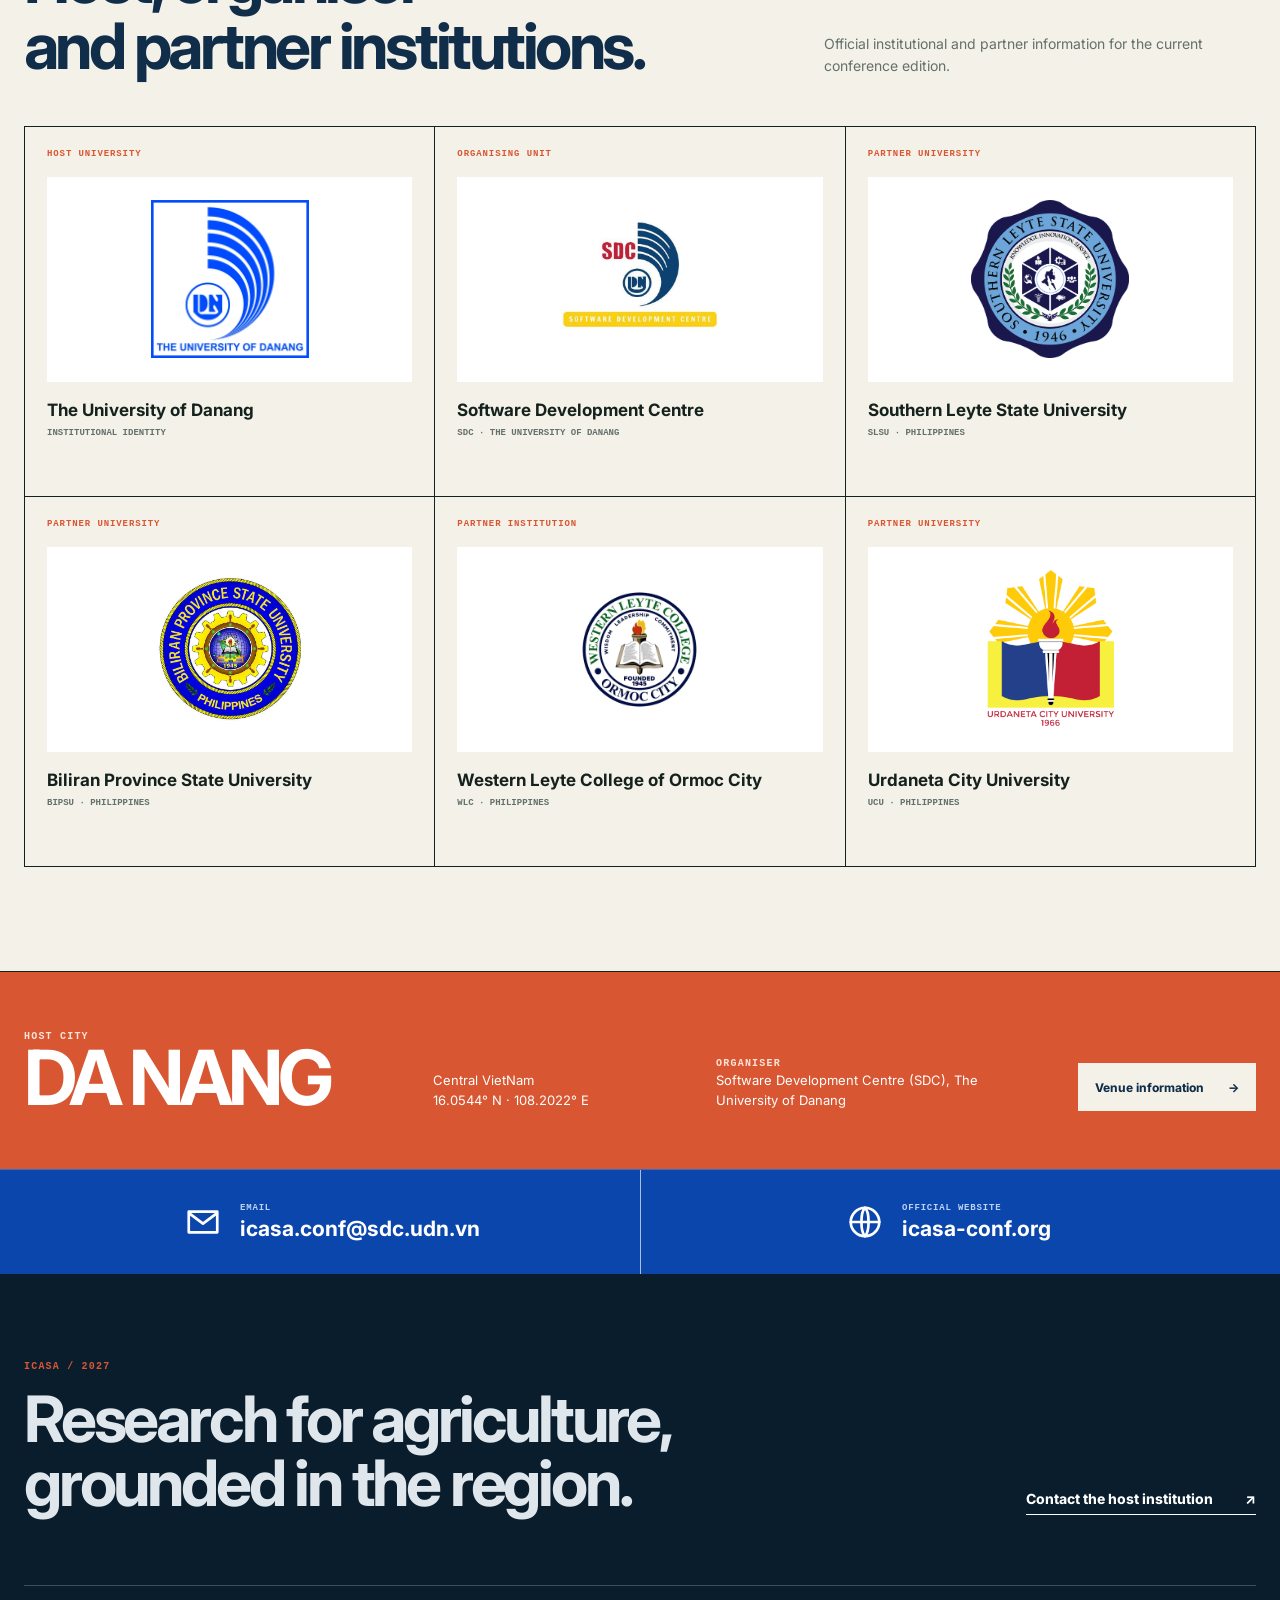
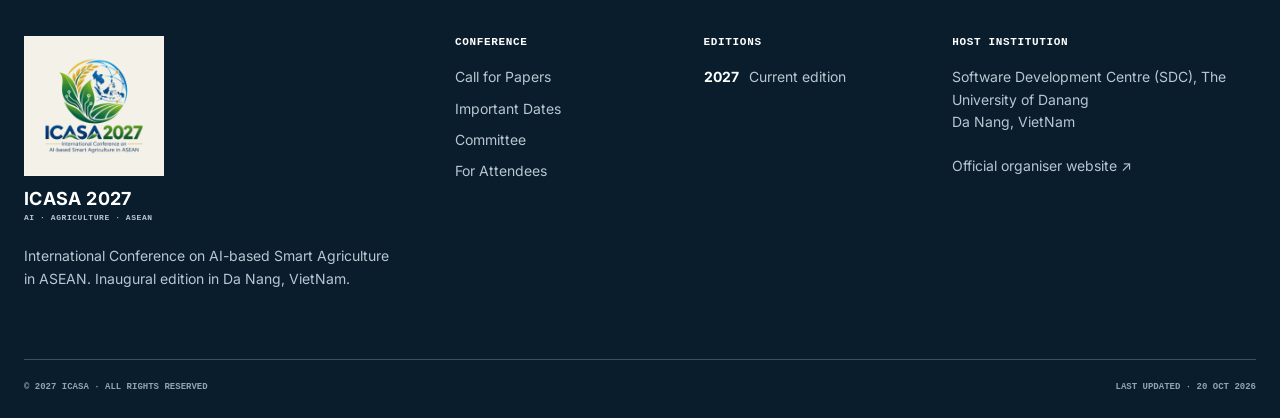
==== commit bf5ba105: "Refactor code structure for improved readability and maintainability" ====
--- a/index.html
+++ b/index.html
@@ -24,13 +24,13 @@
 <link rel="preconnect" href="https://fonts.gstatic.com" crossorigin>
 <link href="https://fonts.googleapis.com/css2?family=Inter:wght@400;500;600;700;800&amp;display=swap" rel="stylesheet">
 <script>document.documentElement.classList.add('js','is-loading');window.__ICASA_LOAD_START=performance.now();setTimeout(function(){document.documentElement.classList.remove('is-loading')},1000);</script>
-<link rel="stylesheet" href="assets/style.css?v=2027-28">
-<link rel="stylesheet" href="assets/enhancements.css?v=2027-28">
+<link rel="stylesheet" href="assets/style.css?v=2027-29">
+<link rel="stylesheet" href="assets/enhancements.css?v=2027-29">
 <style>
 .hero{background-image:linear-gradient(90deg,rgb(244 241 232 / .82) 0%,rgb(244 241 232 / .68) 42%,rgb(244 241 232 / .38) 100%),linear-gradient(0deg,rgb(244 241 232 / .66) 0%,transparent 48%),url("assets/danang-hero-2027.webp")}
 @media(max-width:580px){.hero{background-image:linear-gradient(90deg,rgb(244 241 232 / .92),rgb(244 241 232 / .67)),linear-gradient(0deg,rgb(244 241 232 / .82),transparent 48%),url("assets/danang-hero-2027.webp")}}
 </style>
-<script src="assets/site-data.js?v=2027-28" defer></script><script src="assets/main.js?v=2027-28" defer></script>
+<script src="assets/site-data.js?v=2027-29" defer></script><script src="assets/main.js?v=2027-29" defer></script>
 </head><body data-page="index.html">
 <div class="site-loader" role="status" aria-label="Loading ICASA 2027"><div class="loader-emblem" aria-hidden="true"><span class="loader-orbit"></span><span class="loader-logo"><img src="assets/icasa-2027-logo.webp" alt="" width="512" height="512"></span></div><div class="loader-copy"><strong>ICASA 2027</strong><span>AI · Agriculture · ASEAN</span></div><span class="loader-progress" aria-hidden="true"><i></i></span></div>
 <a class="skip-link" href="#main-content">Skip to main content</a>
@@ -39,7 +39,7 @@
 <header class="site-header" data-header><div class="container nav-container"><a class="brand" href="index.html" aria-label="ICASA 2027 home">
       <span class="conference-logo" aria-hidden="true"><img src="assets/icasa-2027-logo.webp" alt="" width="512" height="512"></span>
       <span class="brand-copy"><strong>ICASA 2027</strong><small>AI · Agriculture · ASEAN</small></span>
-      <span class="brand-partners" aria-hidden="true"><img src="assets/udn-logo.webp" alt="" width="640" height="640"><img src="assets/sdc-logo.jpg" alt="" width="500" height="500"><img src="assets/cropped-SLSU_Logo-1.png" alt="" width="300" height="300"><img src="assets/BiPSU.jpg" alt="" width="564" height="543"></span>
+      <span class="brand-partners" aria-hidden="true"><img src="assets/udn-logo.webp" alt="" width="640" height="640"><img src="assets/sdc-logo.jpg" alt="" width="500" height="500"><img src="assets/Southern_Leyte_State_University.png" alt="" width="3349" height="3352"><img src="assets/BiPSU.jpg" alt="" width="564" height="543"><img src="assets/logo Western Leyte College of Ormoc.png" alt="" width="600" height="300"><img src="assets/urdaneta city university.png" alt="" width="400" height="500"></span>
     </a>
 <button class="nav-toggle" aria-expanded="false" aria-label="Open navigation" aria-controls="primary-nav" data-menu-toggle><span class="hamburger" aria-hidden="true"><i></i><i></i><i></i></span></button>
 <nav class="site-nav" id="primary-nav" aria-label="Main navigation" data-site-nav><a href="index.html" class="active" aria-current="page">Home</a><a href="committee.html" class="" >Committee</a><a href="keynote-speakers.html" class="" >Keynotes</a><a href="call-for-papers.html" class="" >Call for Papers</a><a href="important-dates.html" class="" >Dates</a><a href="registration.html" class="" >Attendees</a><a href="venue.html" class="" >Venue</a><a href="contact.html" class="" >Contact</a></nav></div></header>
@@ -52,11 +52,13 @@
 <section class="section themes"><div class="container"><div class="section-heading" data-reveal><span class="section-label">Conference scope</span><h2>Research themes</h2><p>Featured areas from a broader interdisciplinary programme spanning AI, agricultural engineering, life sciences and regional innovation.</p></div><ol class="theme-list"><li data-reveal><span>01</span><h3>AI-based Smart Agriculture and Machine Learning</h3><p>AI models, predictive analytics, farm intelligence and responsible decision-making.</p></li><li data-reveal><span>02</span><h3>Computer Vision, Remote Sensing and Crop Phenotyping</h3><p>Imaging, satellite and UAV data, crop monitoring, yield estimation and disease detection.</p></li><li data-reveal><span>03</span><h3>Agricultural Biology and Computational Bioinformatics</h3><p>Biological data analysis, systems biology and computational methods for agricultural research.</p></li><li data-reveal><span>04</span><h3>Plant Genomics, Smart Breeding and Biotechnology</h3><p>Genomics, marker-assisted breeding, gene–environment interactions and crop improvement.</p></li><li data-reveal><span>05</span><h3>IoT, Smart Sensors and Edge AI for Agriculture</h3><p>Connected sensing, embedded intelligence, field monitoring and real-time control.</p></li><li data-reveal><span>06</span><h3>Soil, Water and Precision Nutrient Management</h3><p>Soil health, irrigation, fertility assessment and site-specific input optimisation.</p></li><li data-reveal><span>07</span><h3>Climate-smart Agriculture and Environmental Sustainability</h3><p>Climate resilience, resource efficiency, biodiversity and circular agricultural systems.</p></li><li data-reveal><span>08</span><h3>Smart Aquaculture, Livestock and Animal Health</h3><p>Monitoring, welfare, feeding, disease prevention and intelligent production systems.</p></li><li data-reveal><span>09</span><h3>ASEAN Agritech, Policy and Rural Innovation</h3><p>Technology adoption, governance, entrepreneurship and inclusive regional development.</p></li></ol><a class="text-link" href="call-for-papers.html">Explore all 14 conference tracks <span>→</span></a></div></section>
 <section class="section deadlines"><div class="container deadline-grid"><div data-reveal><span class="section-label">Conference timeline</span><h2>Key milestones</h2><p>Submission, notification, registration and conference dates are maintained on the Important Dates page.</p><a class="text-link light" href="important-dates.html">Full timeline <span>→</span></a></div><div class="deadline-list" data-deadlines data-limit="4"><noscript>Enable JavaScript to view the conference timeline.</noscript></div></div></section>
 
-<section class="identity-section" id="institutional-network"><div class="container"><div class="identity-heading" data-reveal><div><span class="section-label">Institutional network</span><h2>Host, organiser<br>and partner universities.</h2></div><p>Official institutional and partner information for the current conference edition.</p></div><div class="identity-grid">
+<section class="identity-section" id="institutional-network"><div class="container"><div class="identity-heading" data-reveal><div><span class="section-label">Institutional network</span><h2>Host, organiser<br>and partner institutions.</h2></div><p>Official institutional and partner information for the current conference edition.</p></div><div class="identity-grid">
   <a class="identity-card" href="https://www.udn.vn/" target="_blank" rel="noopener noreferrer" data-reveal><span class="identity-kicker">Host university</span><span class="identity-logo udn"><img src="assets/udn-logo.webp" alt="The University of Danang logo" width="640" height="640"></span><strong>The University of Danang</strong><small>Institutional identity</small></a>
   <a class="identity-card" href="https://sdc.udn.vn/" target="_blank" rel="noopener noreferrer" data-reveal><span class="identity-kicker">Organising unit</span><span class="identity-logo sdc"><img src="assets/sdc-logo.jpg" alt="Software Development Centre logo" width="500" height="500"></span><strong>Software Development Centre</strong><small>SDC · The University of Danang</small></a>
-  <a class="identity-card" href="https://www.slsu.edu.ph/" target="_blank" rel="noopener noreferrer" data-reveal><span class="identity-kicker">Partner university</span><span class="identity-logo slsu"><img src="assets/cropped-SLSU_Logo-1.png" alt="Southern Luzon State University logo" width="300" height="300"></span><strong>Southern Luzon State University</strong><small>SLSU · Philippines</small></a>
+  <a class="identity-card" href="https://www.southernleytestateu.edu.ph/index.php/en/" target="_blank" rel="noopener noreferrer" data-reveal><span class="identity-kicker">Partner university</span><span class="identity-logo slsu"><img src="assets/Southern_Leyte_State_University.png" alt="Southern Leyte State University logo" width="3349" height="3352"></span><strong>Southern Leyte State University</strong><small>SLSU · Philippines</small></a>
   <a class="identity-card" href="https://bipsu.edu.ph/" target="_blank" rel="noopener noreferrer" data-reveal><span class="identity-kicker">Partner university</span><span class="identity-logo bipsu"><img src="assets/BiPSU.jpg" alt="Biliran Province State University logo" width="564" height="543"></span><strong>Biliran Province State University</strong><small>BiPSU · Philippines</small></a>
+  <a class="identity-card" href="https://wlcormoc.edu.ph/" target="_blank" rel="noopener noreferrer" data-reveal><span class="identity-kicker">Partner institution</span><span class="identity-logo wlc"><img src="assets/logo Western Leyte College of Ormoc.png" alt="Western Leyte College of Ormoc City logo" width="600" height="300"></span><strong>Western Leyte College of Ormoc City</strong><small>WLC · Philippines</small></a>
+  <a class="identity-card" href="https://ucu.edu.ph/" target="_blank" rel="noopener noreferrer" data-reveal><span class="identity-kicker">Partner university</span><span class="identity-logo ucu"><img src="assets/urdaneta city university.png" alt="Urdaneta City University logo" width="400" height="500"></span><strong>Urdaneta City University</strong><small>UCU · Philippines</small></a>
 </div></div></section>
 <section class="sponsors-section" data-sponsors-section hidden><div class="container"><div class="sponsors-heading"><div><span class="section-label">Conference support</span><h2>Sponsors</h2></div><p>Confirmed sponsors and supporters will appear here after agreement and logo-use approval.</p></div><div class="sponsor-rail" data-sponsors></div></div></section>
 <section class="host-band"><div class="container host-grid" data-reveal><div><span class="section-label">Host city</span><strong>DA NANG</strong></div><p>Central VietNam<br>16.0544° N · 108.2022° E</p><div><span class="section-label">Organiser</span><p>Software Development Centre (SDC), The University of Danang</p></div><a class="btn inverse" href="venue.html">Venue information <span>→</span></a></div></section></main>
@@ -67,7 +69,7 @@
 <footer class="footer"><div class="container"><div class="footer-lead"><div><span class="section-label">ICASA / 2027</span><h2>Research for agriculture,<br>grounded in the region.</h2></div><a class="text-link light" href="contact.html">Contact the host institution <span>↗</span></a></div><div class="footer-grid"><div><a class="brand" href="index.html" aria-label="ICASA 2027 home">
       <span class="conference-logo" aria-hidden="true"><img src="assets/icasa-2027-logo.webp" alt="" width="512" height="512"></span>
       <span class="brand-copy"><strong>ICASA 2027</strong><small>AI · Agriculture · ASEAN</small></span>
-      <span class="brand-partners" aria-hidden="true"><img src="assets/udn-logo.webp" alt="" width="640" height="640"><img src="assets/sdc-logo.jpg" alt="" width="500" height="500"><img src="assets/cropped-SLSU_Logo-1.png" alt="" width="300" height="300"><img src="assets/BiPSU.jpg" alt="" width="564" height="543"></span>
+      <span class="brand-partners" aria-hidden="true"><img src="assets/udn-logo.webp" alt="" width="640" height="640"><img src="assets/sdc-logo.jpg" alt="" width="500" height="500"><img src="assets/Southern_Leyte_State_University.png" alt="" width="3349" height="3352"><img src="assets/BiPSU.jpg" alt="" width="564" height="543"><img src="assets/logo Western Leyte College of Ormoc.png" alt="" width="600" height="300"><img src="assets/urdaneta city university.png" alt="" width="400" height="500"></span>
     </a><p>International Conference on AI-based Smart Agriculture in ASEAN. Inaugural edition in Da Nang, VietNam.</p></div><div><h3>Conference</h3><div class="footer-links"><a href="call-for-papers.html">Call for Papers</a><a href="important-dates.html">Important Dates</a><a href="committee.html">Committee</a><a href="registration.html">For Attendees</a></div></div><div><h3>Editions</h3><div class="footer-links edition-links"><span><strong>2027</strong> Current edition</span></div></div><div><h3>Host institution</h3><p>Software Development Centre (SDC), The University of Danang<br>Da Nang, VietNam</p><a href="https://sdc.udn.vn/" target="_blank" rel="noopener noreferrer">Official organiser website ↗</a></div></div><div class="copyright"><span>© 2027 ICASA · All rights reserved</span><span>Last updated · 20 Oct 2026</span></div></div></footer>
 <button class="to-top" type="button" aria-label="Back to top" data-to-top>↑</button>
 </body></html>
--- a/assets/style.css
+++ b/assets/style.css
@@ -3,6 +3,9 @@
   --paper:#f4f1e8;--white:#fff;--muted:#63706b;--line:#cbd0c7;
   --sans:"Inter","Segoe UI Variable","Segoe UI",Arial,sans-serif;--mono:"Cascadia Mono","SFMono-Regular",Consolas,monospace;
 }
+@media(min-width:861px){.attendee-tabs.attendee-tabs--five{grid-template-columns:repeat(5,minmax(0,1fr))}}
+@media(min-width:861px){.identity-grid.identity-grid{grid-template-columns:repeat(3,minmax(0,1fr))}}
+.identity-logo.wlc img{width:min(96%,245px);height:150px}.identity-logo.ucu img{width:158px;height:158px}
 *{box-sizing:border-box}html{scroll-behavior:smooth}body{margin:0;background:var(--paper);color:var(--ink);font-family:var(--sans);font-size:16px;line-height:1.6}body.menu-open{overflow:hidden}
 a{color:inherit;text-decoration:none}button{font:inherit}img{max-width:100%;display:block}p{margin:0 0 1.2rem}.container{width:min(1180px,calc(100% - 56px));margin-inline:auto}
 .skip-link{position:fixed;left:16px;top:-80px;z-index:100;background:var(--white);color:var(--navy);border:2px solid var(--navy);padding:10px 15px}.skip-link:focus{top:16px}
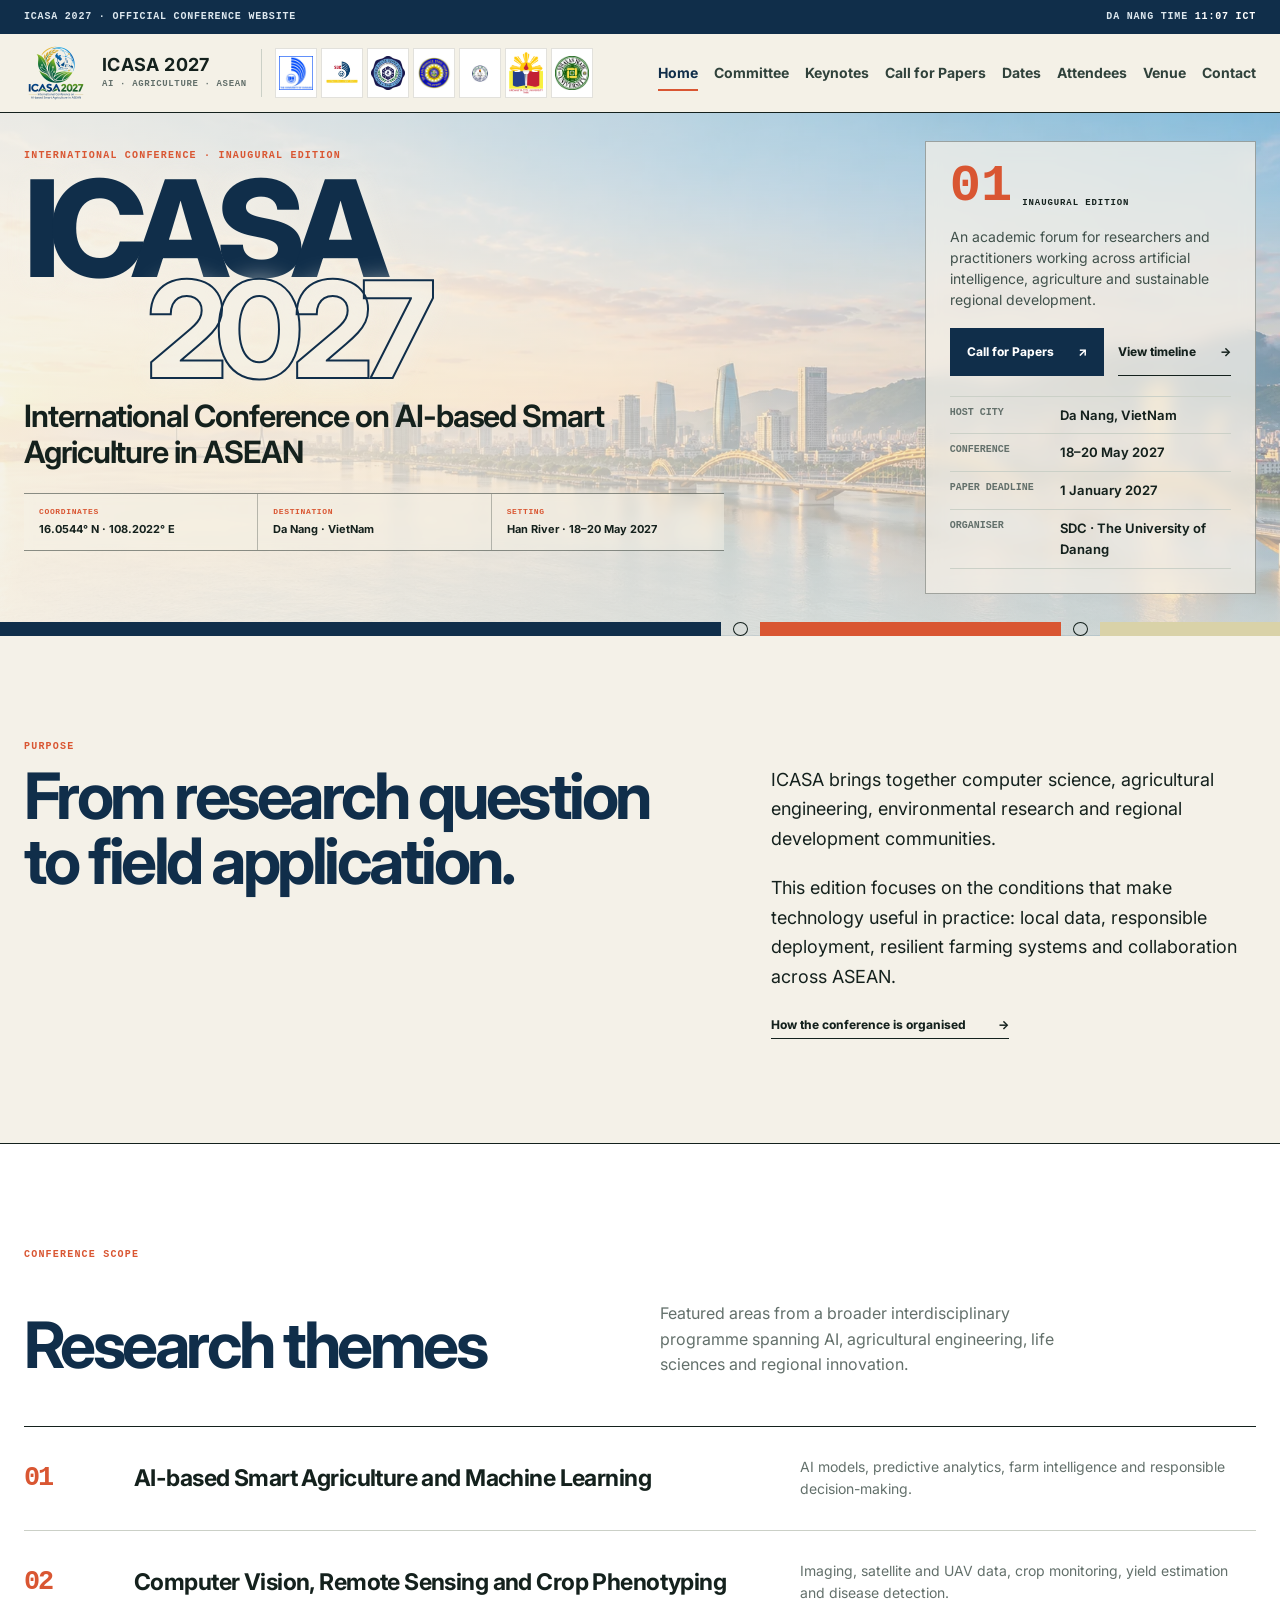
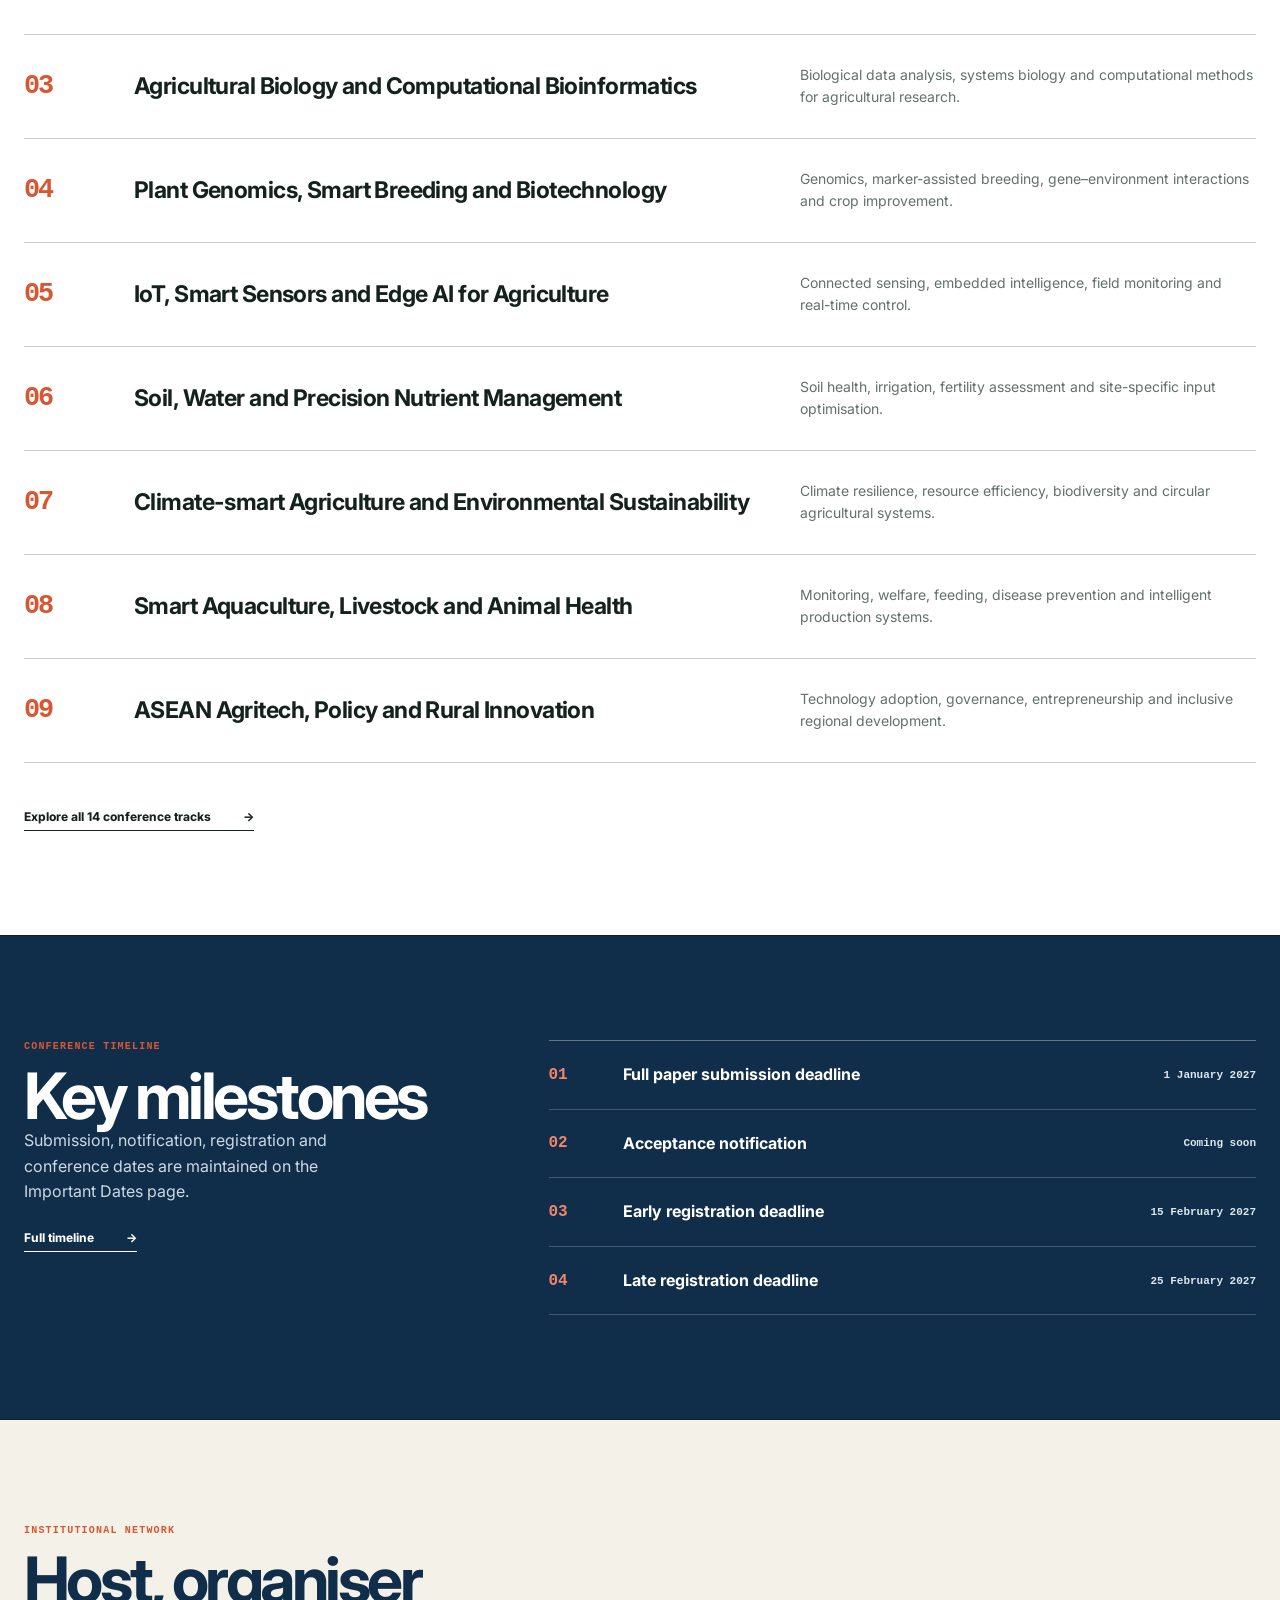
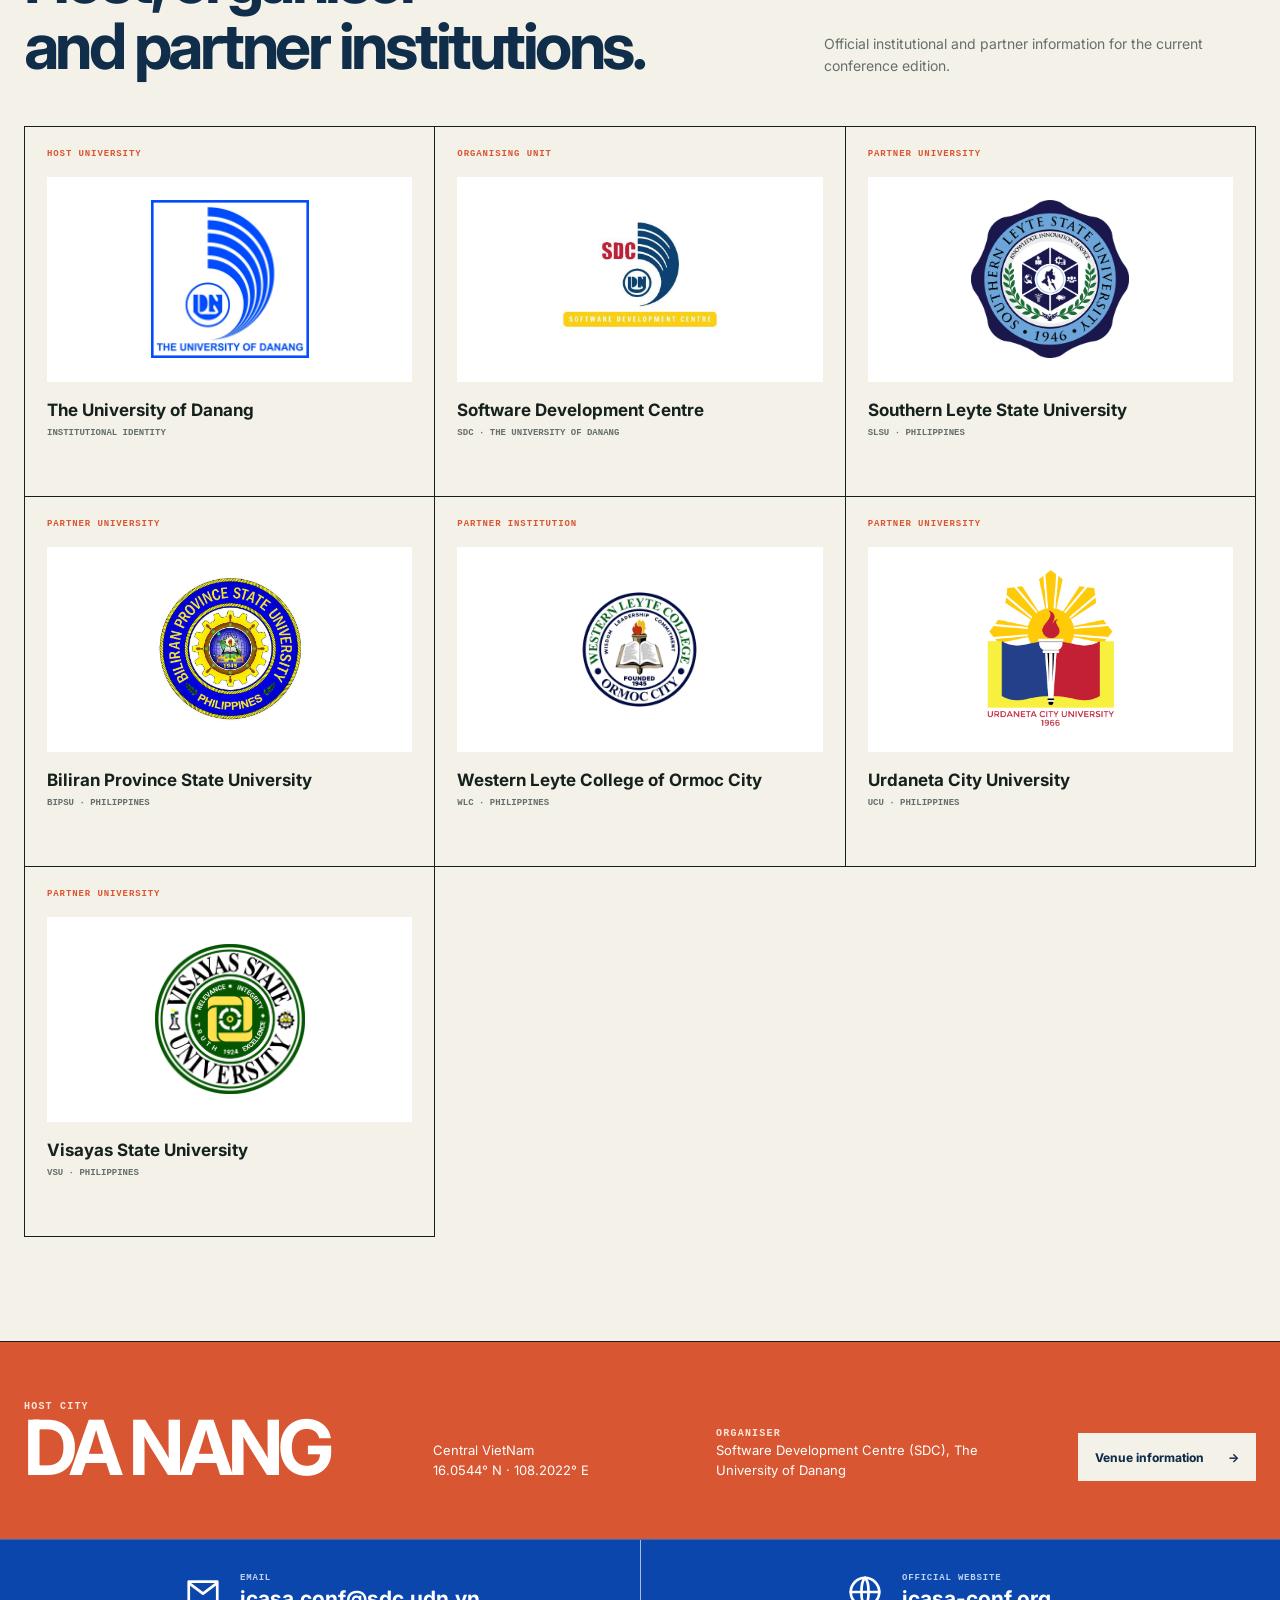
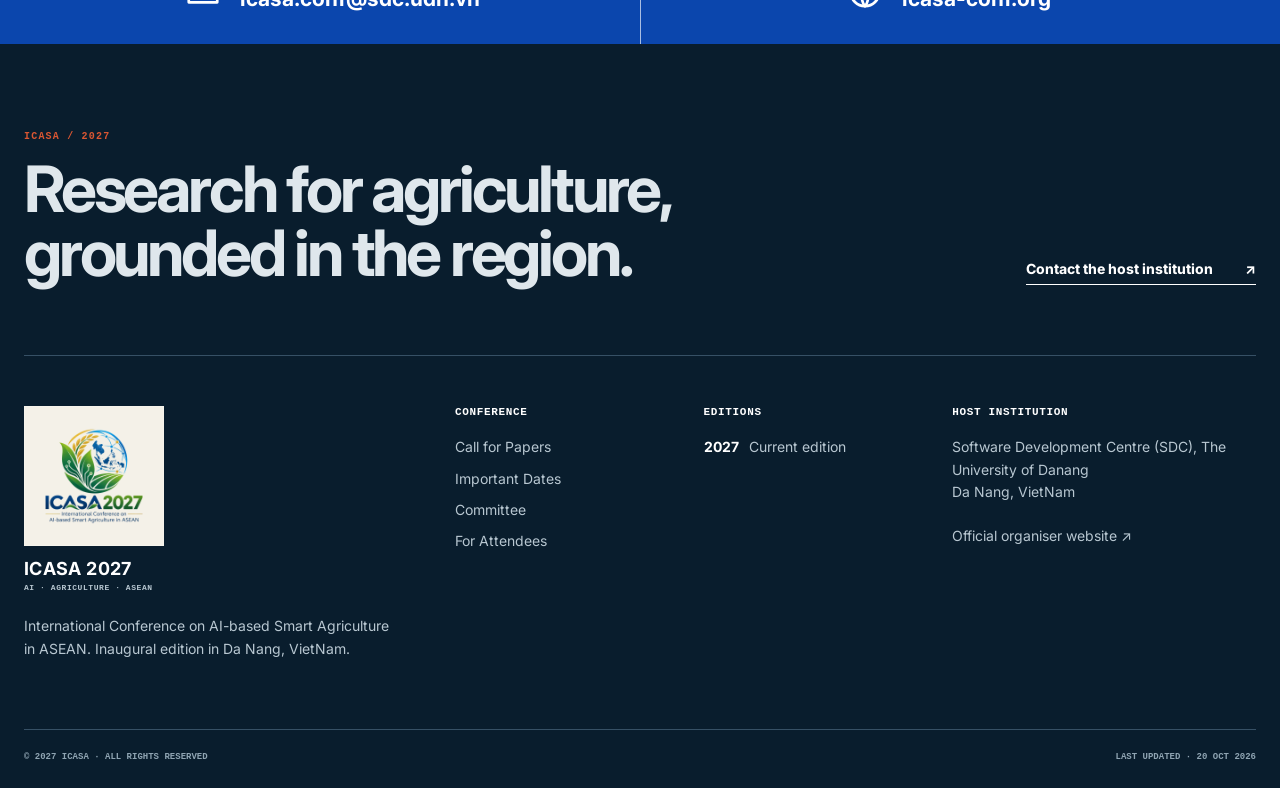
==== commit 60e8889c: "Refactor code structure for improved readability and maintainability" ====
--- a/index.html
+++ b/index.html
@@ -39,7 +39,7 @@
 <header class="site-header" data-header><div class="container nav-container"><a class="brand" href="index.html" aria-label="ICASA 2027 home">
       <span class="conference-logo" aria-hidden="true"><img src="assets/icasa-2027-logo.webp" alt="" width="512" height="512"></span>
       <span class="brand-copy"><strong>ICASA 2027</strong><small>AI · Agriculture · ASEAN</small></span>
-      <span class="brand-partners" aria-hidden="true"><img src="assets/udn-logo.webp" alt="" width="640" height="640"><img src="assets/sdc-logo.jpg" alt="" width="500" height="500"><img src="assets/Southern_Leyte_State_University.png" alt="" width="3349" height="3352"><img src="assets/BiPSU.jpg" alt="" width="564" height="543"><img src="assets/logo Western Leyte College of Ormoc.png" alt="" width="600" height="300"><img src="assets/urdaneta city university.png" alt="" width="400" height="500"></span>
+      <span class="brand-partners" aria-hidden="true"><img src="assets/udn-logo.webp" alt="" width="640" height="640"><img src="assets/sdc-logo.jpg" alt="" width="500" height="500"><img src="assets/Southern_Leyte_State_University.png" alt="" width="3349" height="3352"><img src="assets/BiPSU.jpg" alt="" width="564" height="543"><img src="assets/logo Western Leyte College of Ormoc.png" alt="" width="600" height="300"><img src="assets/urdaneta city university.png" alt="" width="400" height="500"><img src="assets/VSU Logo 2016-67f38a29.png" alt="" width="2444" height="2444"></span>
     </a>
 <button class="nav-toggle" aria-expanded="false" aria-label="Open navigation" aria-controls="primary-nav" data-menu-toggle><span class="hamburger" aria-hidden="true"><i></i><i></i><i></i></span></button>
 <nav class="site-nav" id="primary-nav" aria-label="Main navigation" data-site-nav><a href="index.html" class="active" aria-current="page">Home</a><a href="committee.html" class="" >Committee</a><a href="keynote-speakers.html" class="" >Keynotes</a><a href="call-for-papers.html" class="" >Call for Papers</a><a href="important-dates.html" class="" >Dates</a><a href="registration.html" class="" >Attendees</a><a href="venue.html" class="" >Venue</a><a href="contact.html" class="" >Contact</a></nav></div></header>
@@ -59,6 +59,7 @@
   <a class="identity-card" href="https://bipsu.edu.ph/" target="_blank" rel="noopener noreferrer" data-reveal><span class="identity-kicker">Partner university</span><span class="identity-logo bipsu"><img src="assets/BiPSU.jpg" alt="Biliran Province State University logo" width="564" height="543"></span><strong>Biliran Province State University</strong><small>BiPSU · Philippines</small></a>
   <a class="identity-card" href="https://wlcormoc.edu.ph/" target="_blank" rel="noopener noreferrer" data-reveal><span class="identity-kicker">Partner institution</span><span class="identity-logo wlc"><img src="assets/logo Western Leyte College of Ormoc.png" alt="Western Leyte College of Ormoc City logo" width="600" height="300"></span><strong>Western Leyte College of Ormoc City</strong><small>WLC · Philippines</small></a>
   <a class="identity-card" href="https://ucu.edu.ph/" target="_blank" rel="noopener noreferrer" data-reveal><span class="identity-kicker">Partner university</span><span class="identity-logo ucu"><img src="assets/urdaneta city university.png" alt="Urdaneta City University logo" width="400" height="500"></span><strong>Urdaneta City University</strong><small>UCU · Philippines</small></a>
+  <a class="identity-card" href="https://www.vsu.edu.ph/" target="_blank" rel="noopener noreferrer" data-reveal><span class="identity-kicker">Partner university</span><span class="identity-logo vsu"><img src="assets/VSU Logo 2016-67f38a29.png" alt="Visayas State University logo" width="2444" height="2444"></span><strong>Visayas State University</strong><small>VSU · Philippines</small></a>
 </div></div></section>
 <section class="sponsors-section" data-sponsors-section hidden><div class="container"><div class="sponsors-heading"><div><span class="section-label">Conference support</span><h2>Sponsors</h2></div><p>Confirmed sponsors and supporters will appear here after agreement and logo-use approval.</p></div><div class="sponsor-rail" data-sponsors></div></div></section>
 <section class="host-band"><div class="container host-grid" data-reveal><div><span class="section-label">Host city</span><strong>DA NANG</strong></div><p>Central VietNam<br>16.0544° N · 108.2022° E</p><div><span class="section-label">Organiser</span><p>Software Development Centre (SDC), The University of Danang</p></div><a class="btn inverse" href="venue.html">Venue information <span>→</span></a></div></section></main>
@@ -69,7 +70,7 @@
 <footer class="footer"><div class="container"><div class="footer-lead"><div><span class="section-label">ICASA / 2027</span><h2>Research for agriculture,<br>grounded in the region.</h2></div><a class="text-link light" href="contact.html">Contact the host institution <span>↗</span></a></div><div class="footer-grid"><div><a class="brand" href="index.html" aria-label="ICASA 2027 home">
       <span class="conference-logo" aria-hidden="true"><img src="assets/icasa-2027-logo.webp" alt="" width="512" height="512"></span>
       <span class="brand-copy"><strong>ICASA 2027</strong><small>AI · Agriculture · ASEAN</small></span>
-      <span class="brand-partners" aria-hidden="true"><img src="assets/udn-logo.webp" alt="" width="640" height="640"><img src="assets/sdc-logo.jpg" alt="" width="500" height="500"><img src="assets/Southern_Leyte_State_University.png" alt="" width="3349" height="3352"><img src="assets/BiPSU.jpg" alt="" width="564" height="543"><img src="assets/logo Western Leyte College of Ormoc.png" alt="" width="600" height="300"><img src="assets/urdaneta city university.png" alt="" width="400" height="500"></span>
+      <span class="brand-partners" aria-hidden="true"><img src="assets/udn-logo.webp" alt="" width="640" height="640"><img src="assets/sdc-logo.jpg" alt="" width="500" height="500"><img src="assets/Southern_Leyte_State_University.png" alt="" width="3349" height="3352"><img src="assets/BiPSU.jpg" alt="" width="564" height="543"><img src="assets/logo Western Leyte College of Ormoc.png" alt="" width="600" height="300"><img src="assets/urdaneta city university.png" alt="" width="400" height="500"><img src="assets/VSU Logo 2016-67f38a29.png" alt="" width="2444" height="2444"></span>
     </a><p>International Conference on AI-based Smart Agriculture in ASEAN. Inaugural edition in Da Nang, VietNam.</p></div><div><h3>Conference</h3><div class="footer-links"><a href="call-for-papers.html">Call for Papers</a><a href="important-dates.html">Important Dates</a><a href="committee.html">Committee</a><a href="registration.html">For Attendees</a></div></div><div><h3>Editions</h3><div class="footer-links edition-links"><span><strong>2027</strong> Current edition</span></div></div><div><h3>Host institution</h3><p>Software Development Centre (SDC), The University of Danang<br>Da Nang, VietNam</p><a href="https://sdc.udn.vn/" target="_blank" rel="noopener noreferrer">Official organiser website ↗</a></div></div><div class="copyright"><span>© 2027 ICASA · All rights reserved</span><span>Last updated · 20 Oct 2026</span></div></div></footer>
 <button class="to-top" type="button" aria-label="Back to top" data-to-top>↑</button>
 </body></html>
